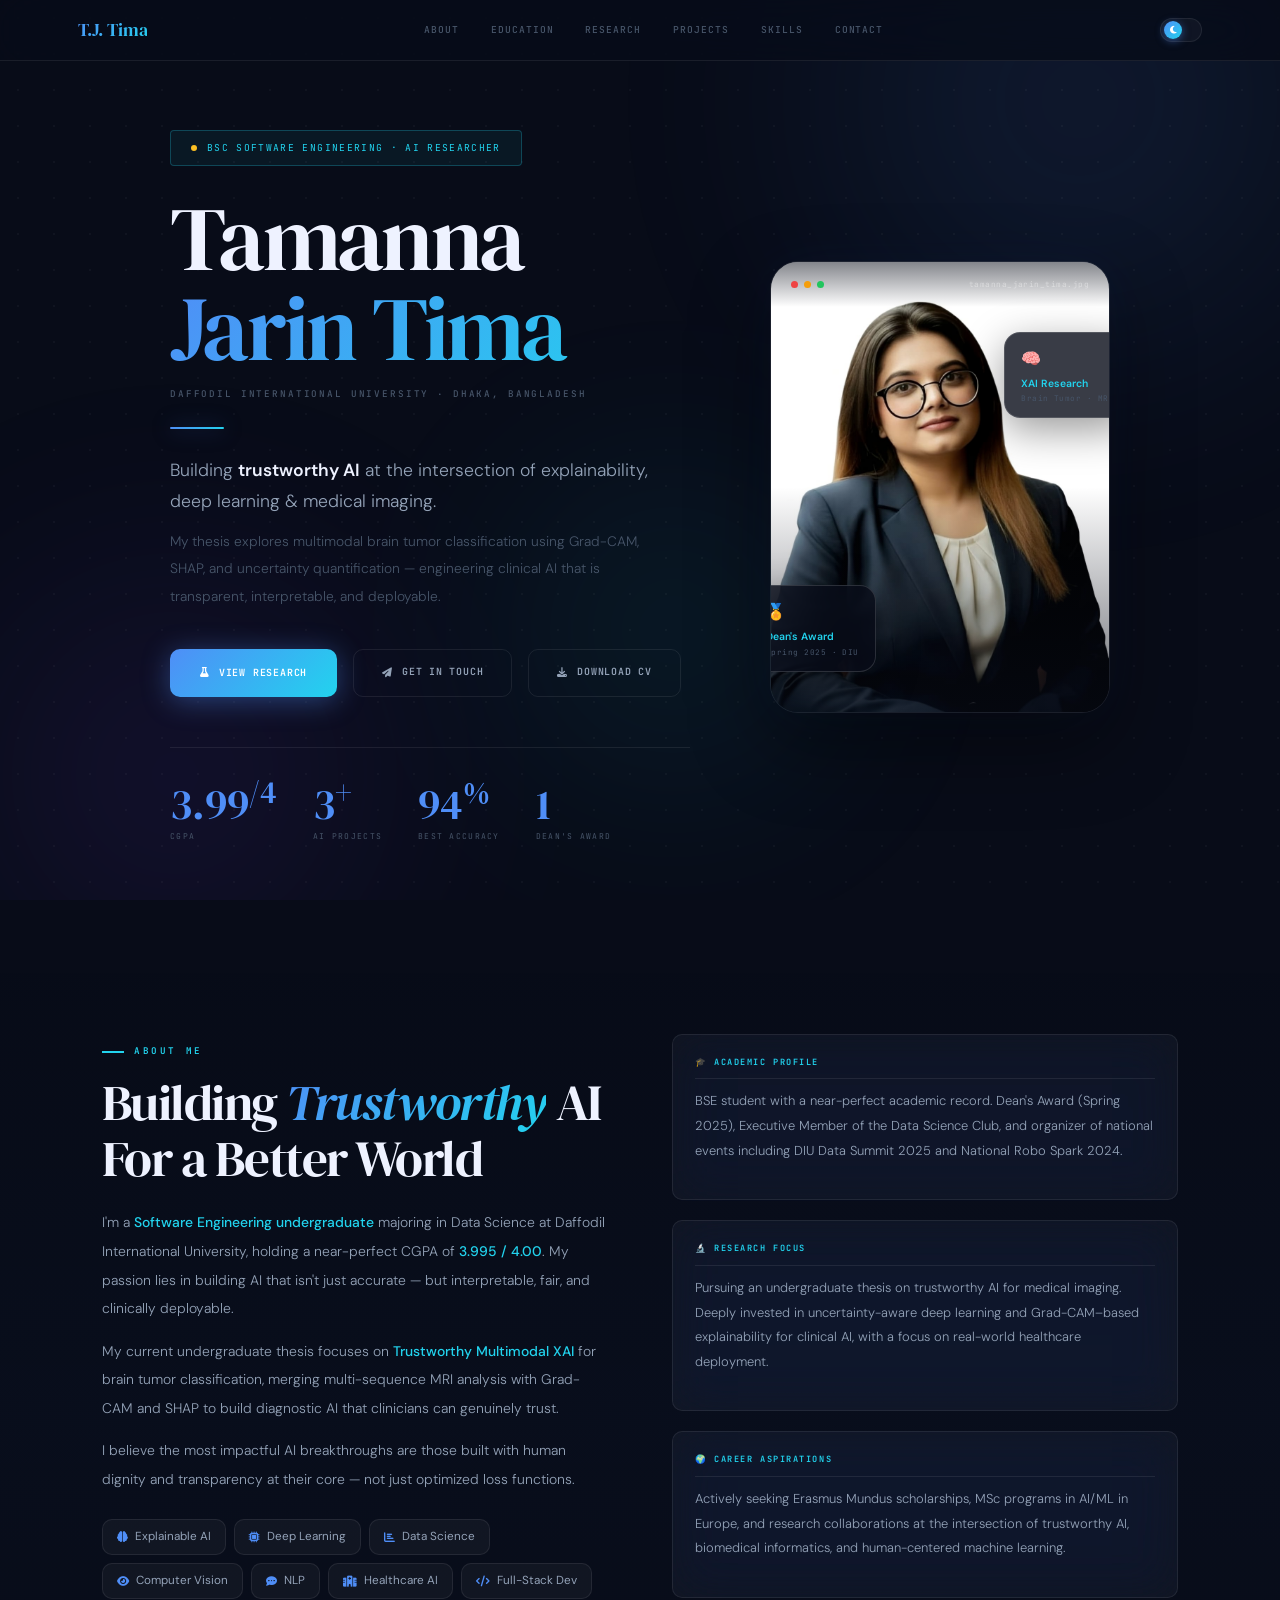
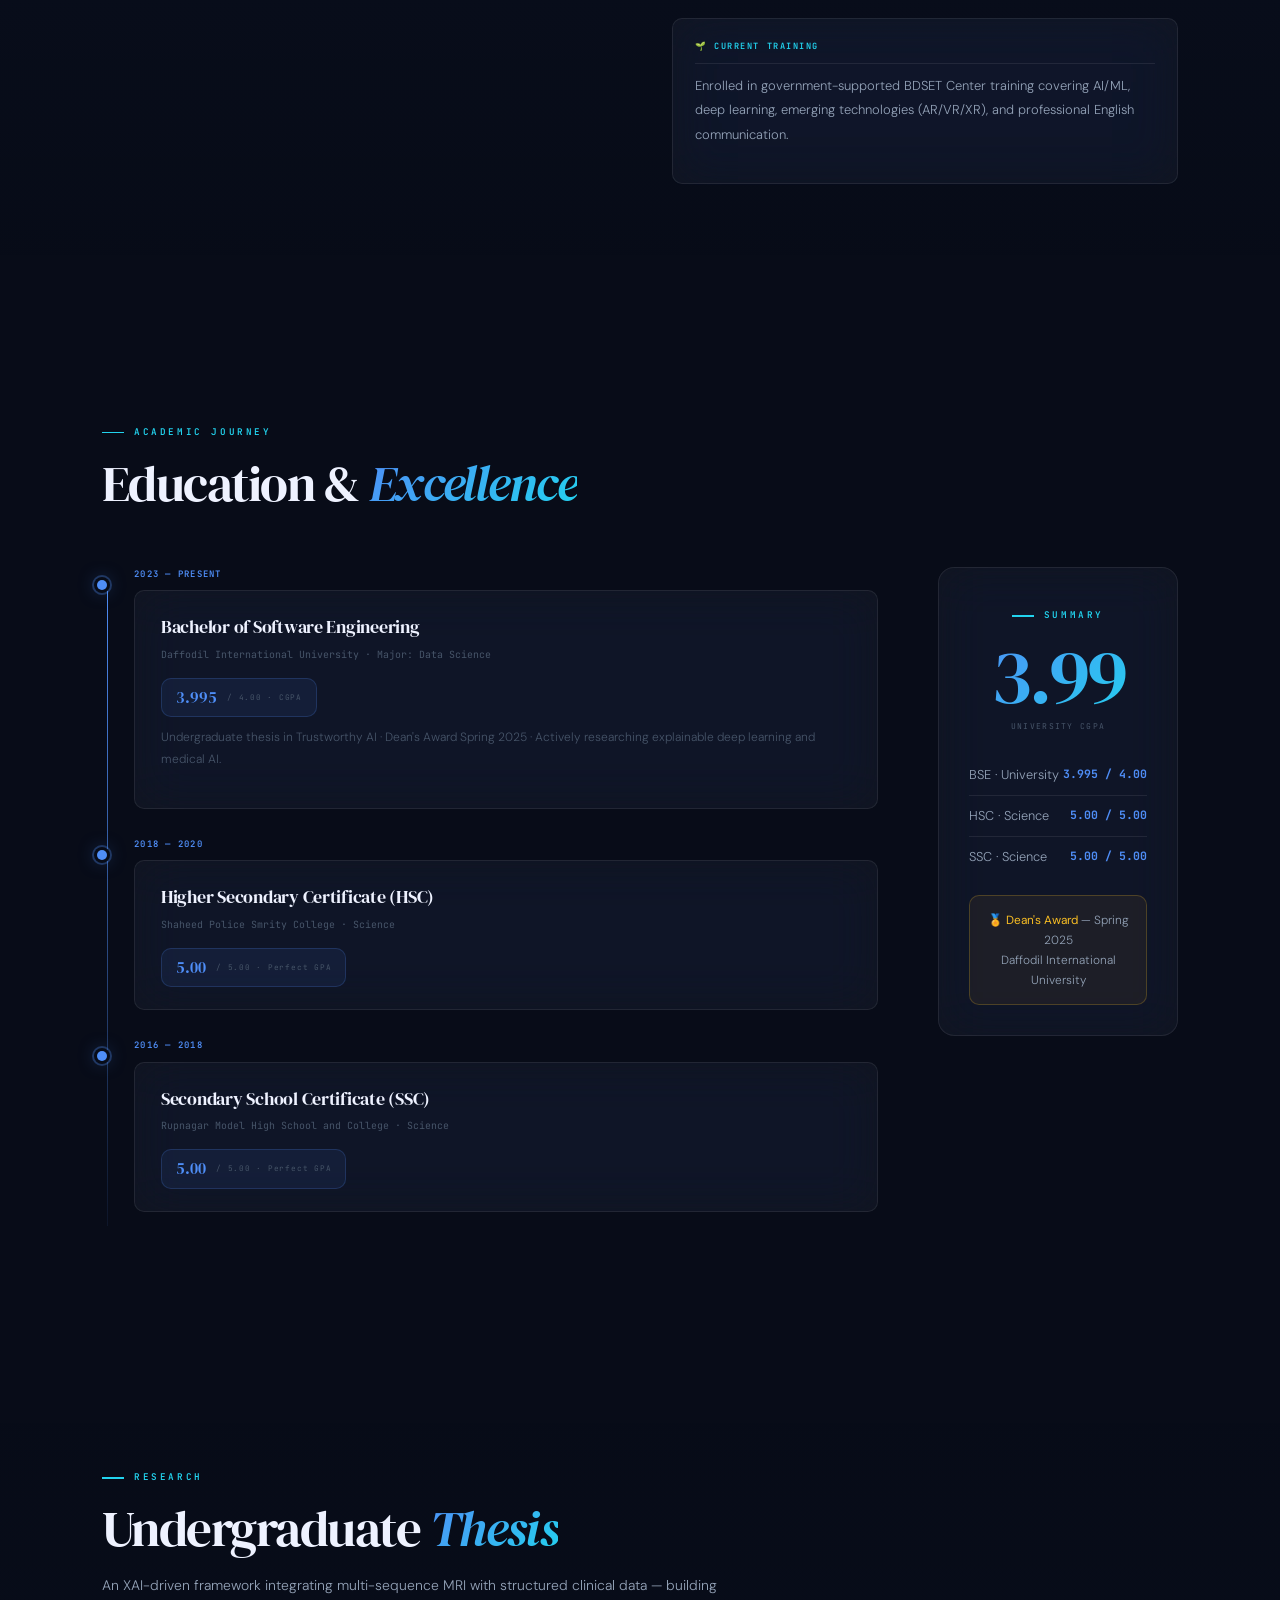
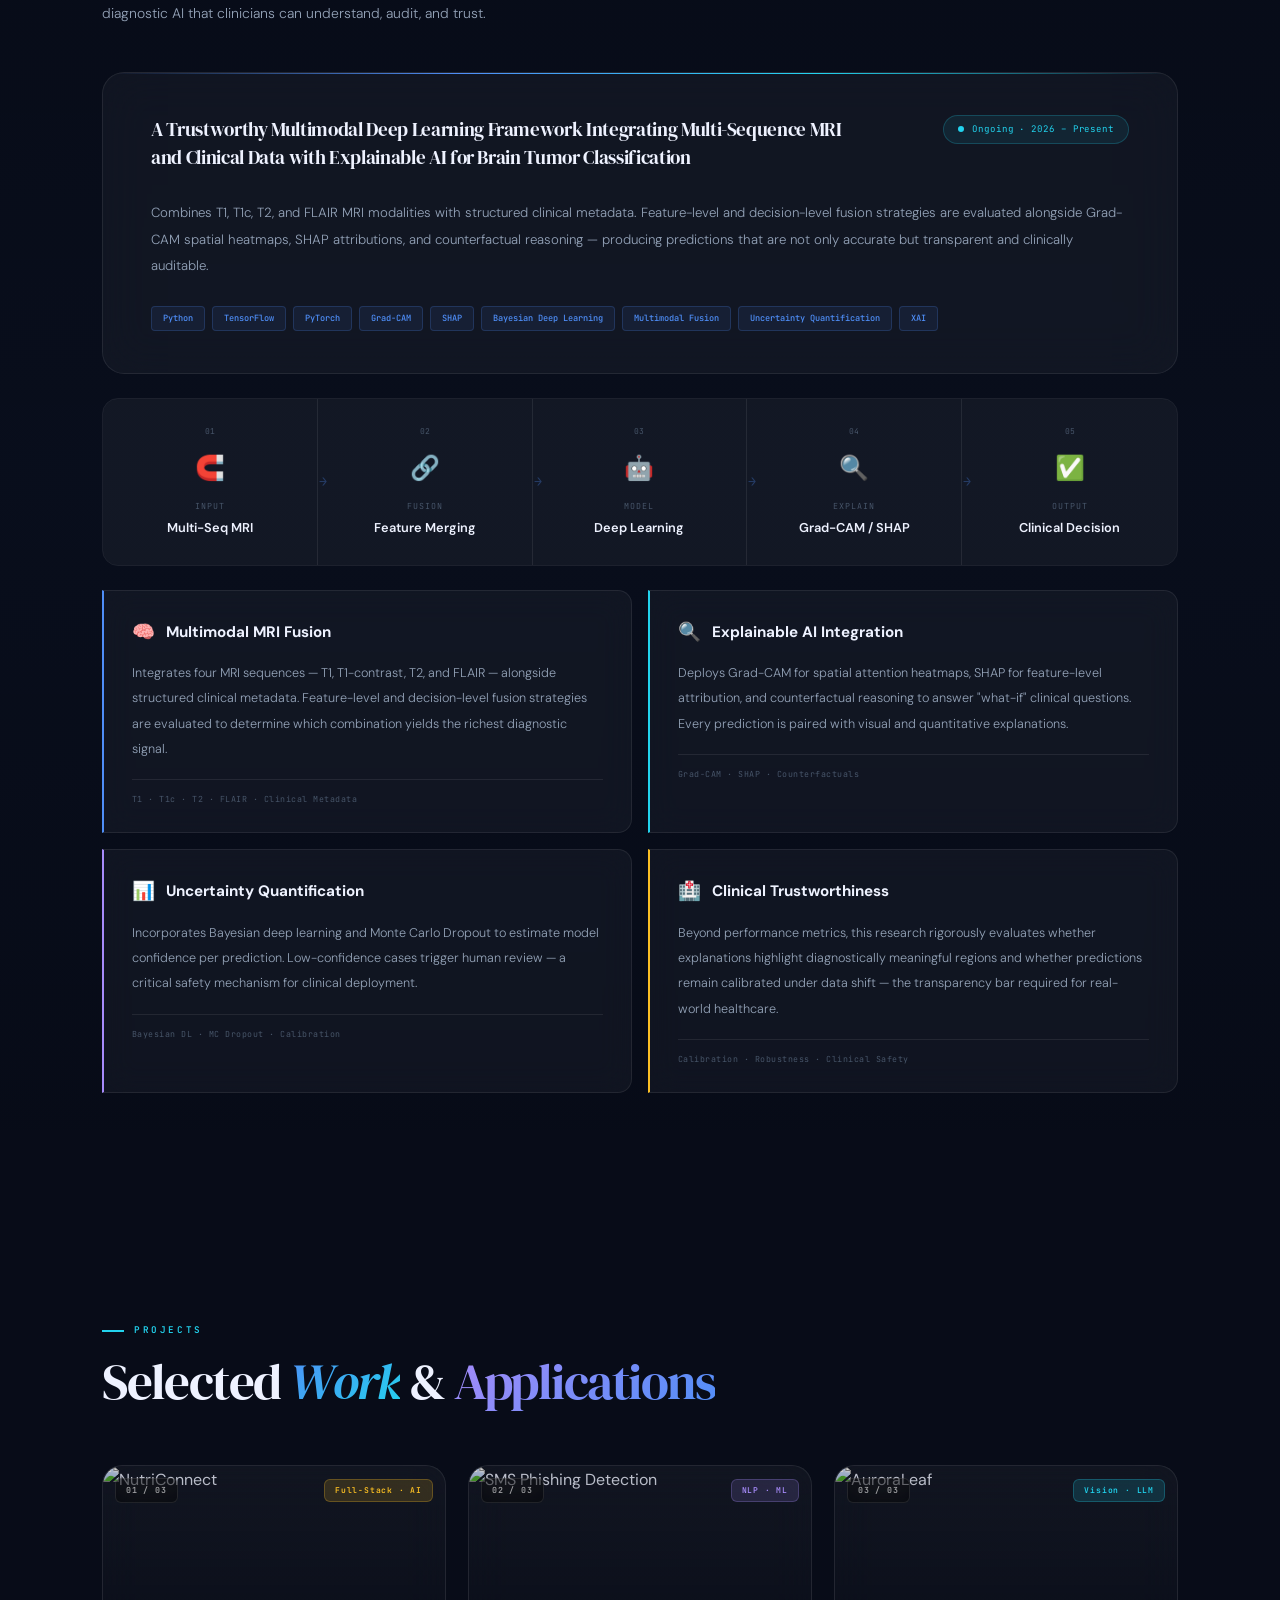
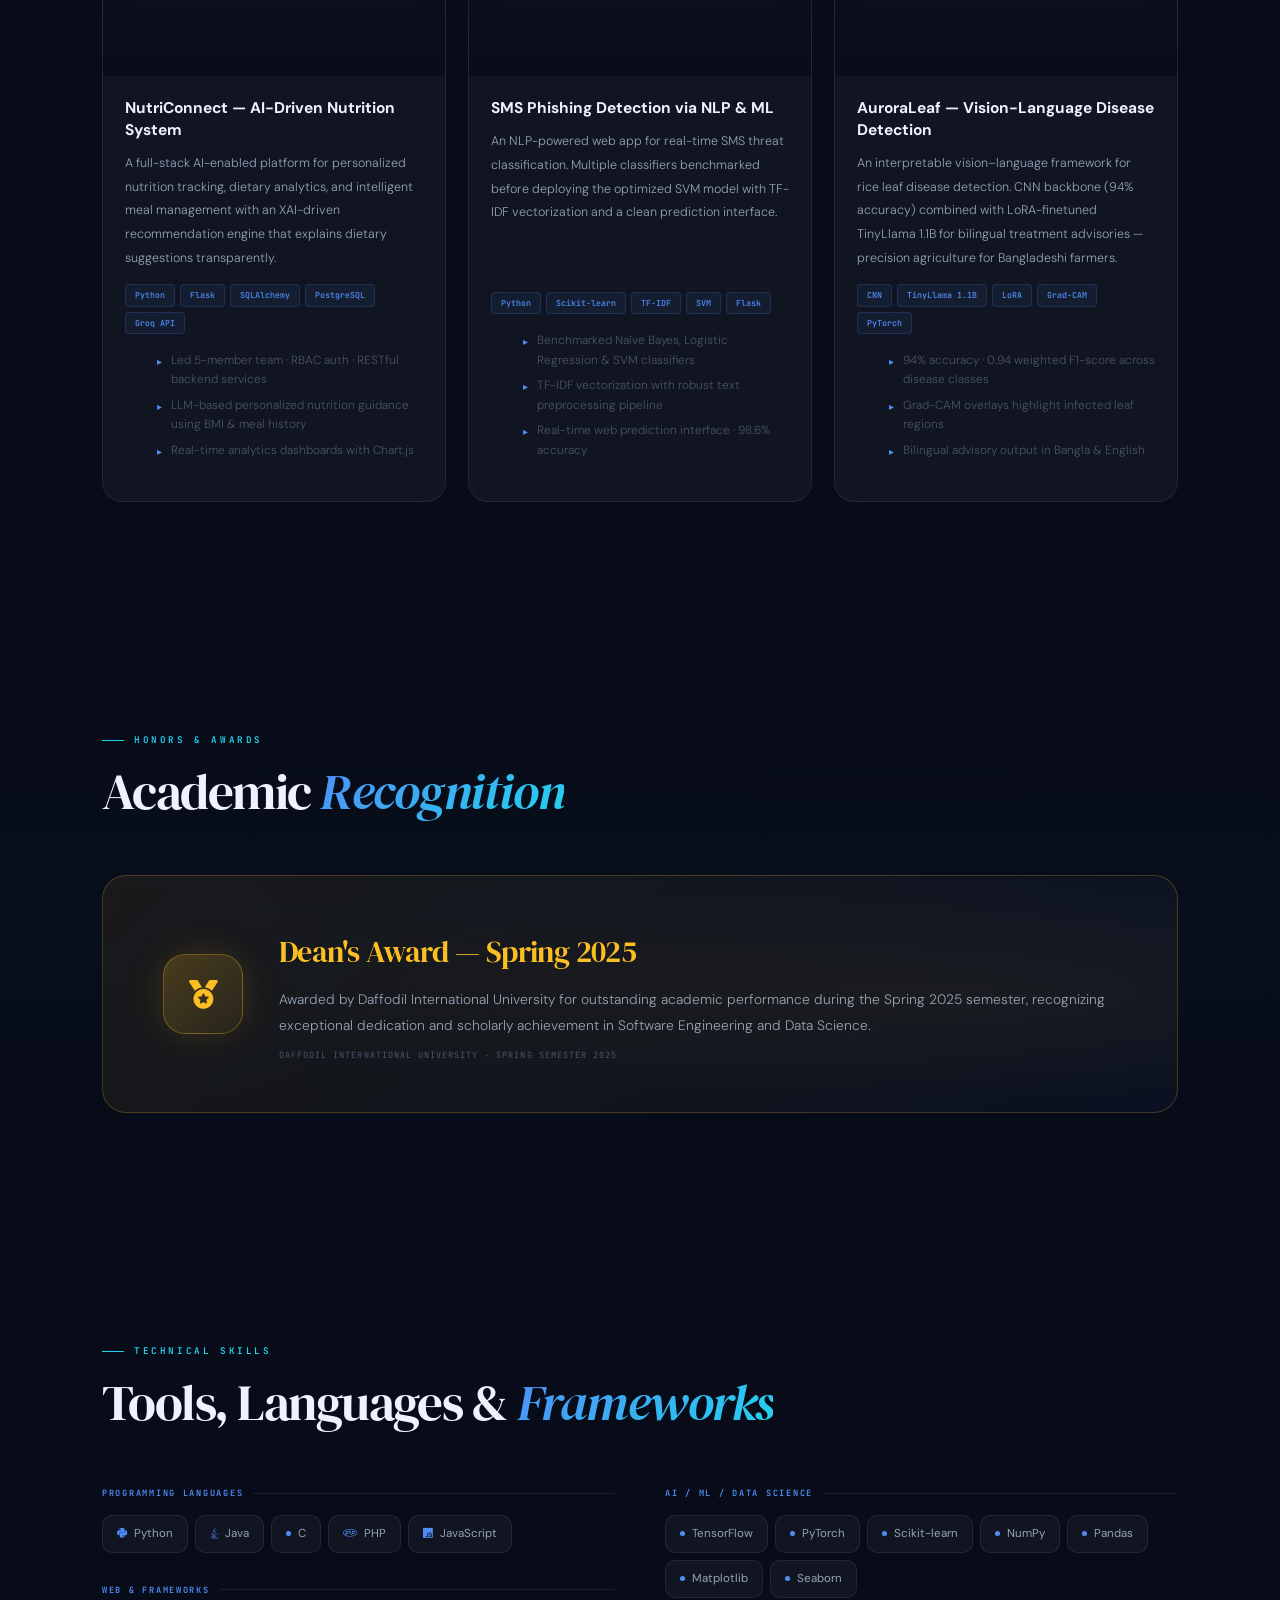
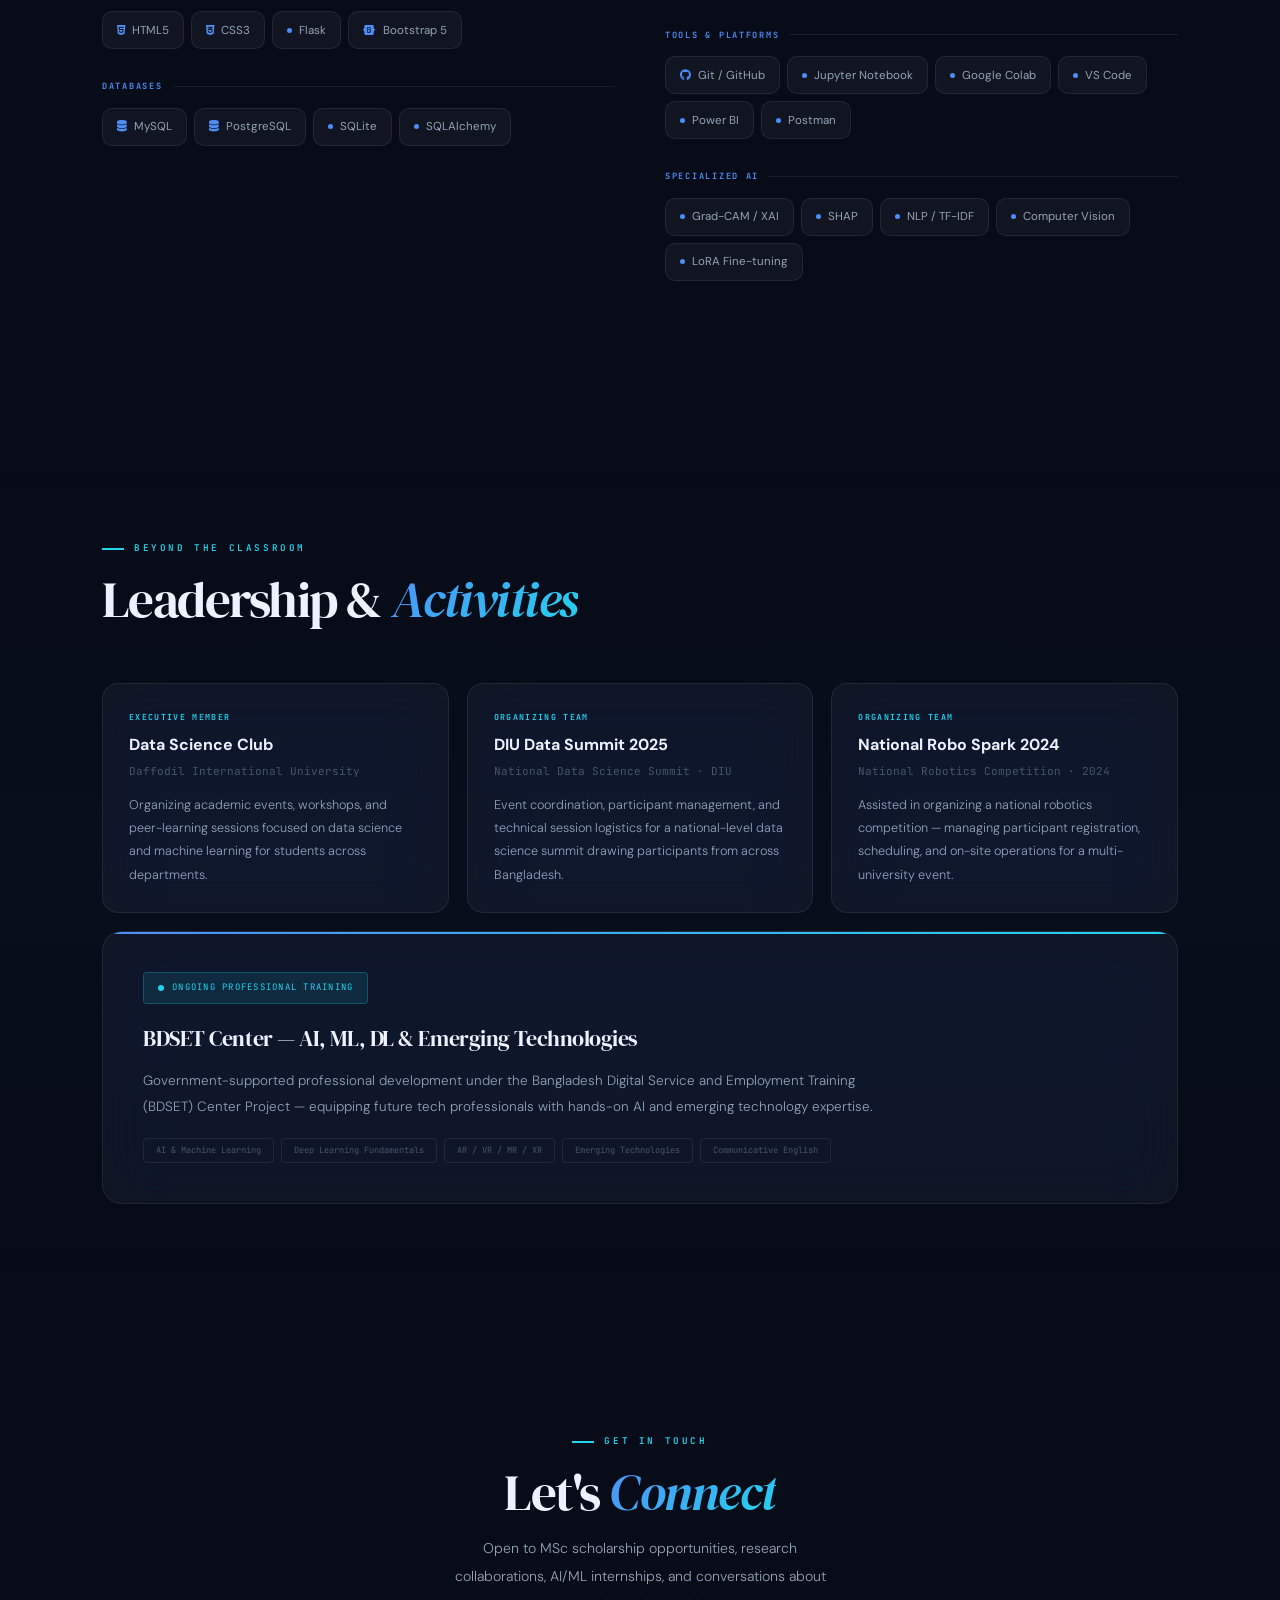
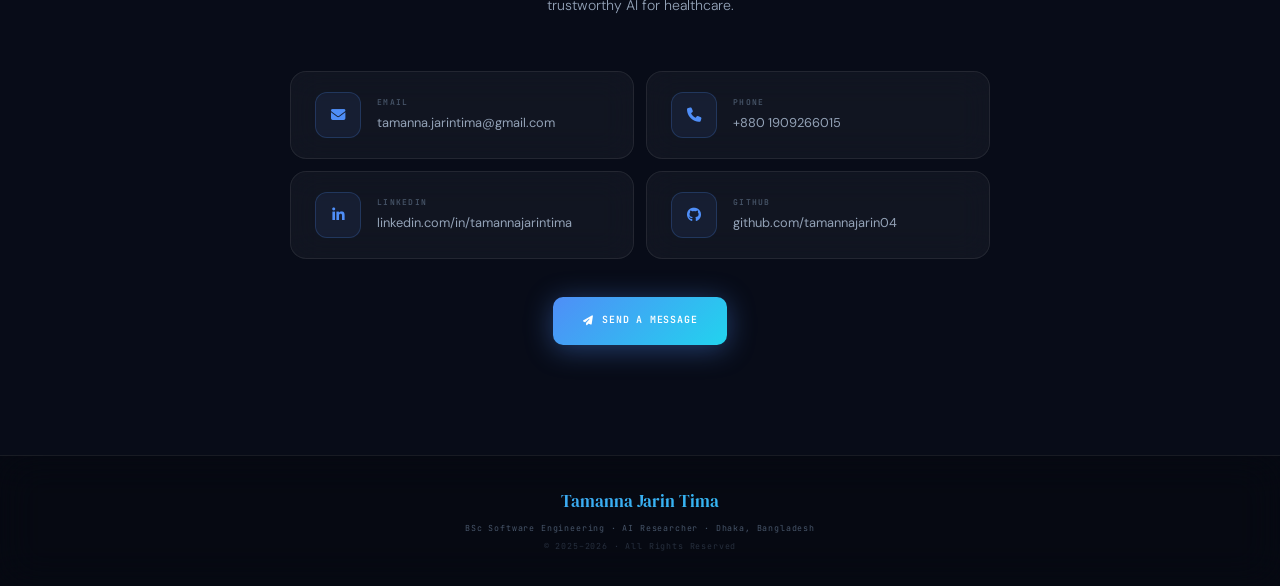
==== index.html @ 5fb67172 "Updated" ====
<!DOCTYPE html>
<html lang="en" data-theme="dark">
<head>
<meta charset="UTF-8"/>
<meta name="viewport" content="width=device-width, initial-scale=1.0"/>
<meta name="description" content="Tamanna Jarin Tima — AI Researcher & Software Engineering Student at Daffodil International University. Specializing in Explainable AI, Medical Imaging, and Trustworthy Deep Learning."/>
<title>Tamanna Jarin Tima — AI Researcher & Software Engineer</title>

<!-- Bootstrap 5 -->
<link href="https://cdn.jsdelivr.net/npm/bootstrap@5.3.2/dist/css/bootstrap.min.css" rel="stylesheet"/>
<!-- Font Awesome -->
<link rel="stylesheet" href="https://cdnjs.cloudflare.com/ajax/libs/font-awesome/6.5.1/css/all.min.css"/>
<!-- Google Fonts: DM Serif Display + DM Sans + JetBrains Mono -->
<link href="https://fonts.googleapis.com/css2?family=DM+Serif+Display:ital@0;1&family=DM+Sans:ital,opsz,wght@0,9..40,300;0,9..40,400;0,9..40,500;0,9..40,600;0,9..40,700;1,9..40,300&family=JetBrains+Mono:wght@400;500;600&display=swap" rel="stylesheet"/>

<style>
/* ══════════════════════════════════════════════
   CSS CUSTOM PROPERTIES — DUAL THEME
══════════════════════════════════════════════ */
:root {
  /* Dark Theme (default) */
  --bg-primary:    #080c18;
  --bg-secondary:  #0d1225;
  --bg-card:       rgba(255,255,255,0.04);
  --bg-card-hover: rgba(255,255,255,0.07);
  --border:        rgba(255,255,255,0.08);
  --border-hover:  rgba(255,255,255,0.18);
  --text-primary:  #eef2ff;
  --text-secondary:#94a3b8;
  --text-muted:    #475569;
  --accent-blue:   #4f8ef7;
  --accent-cyan:   #22d3ee;
  --accent-purple: #a78bfa;
  --accent-gold:   #fbbf24;
  --grad-1: linear-gradient(135deg, #4f8ef7, #22d3ee);
  --grad-2: linear-gradient(135deg, #a78bfa, #4f8ef7);
  --grad-3: linear-gradient(135deg, #fbbf24, #fb923c);
  --nav-bg: rgba(8,12,24,0.85);
  --shadow: 0 24px 64px rgba(0,0,0,0.5);
  --shadow-sm: 0 8px 32px rgba(0,0,0,0.3);
  --glow-blue: 0 0 40px rgba(79,142,247,0.2);
  --r: 16px;
  --rs: 10px;
}

[data-theme="light"] {
  --bg-primary:    #f8faff;
  --bg-secondary:  #eef2ff;
  --bg-card:       rgba(255,255,255,0.8);
  --bg-card-hover: rgba(255,255,255,0.95);
  --border:        rgba(0,0,0,0.07);
  --border-hover:  rgba(79,142,247,0.3);
  --text-primary:  #0f172a;
  --text-secondary:#334155;
  --text-muted:    #64748b;
  --nav-bg: rgba(248,250,255,0.92);
  --shadow: 0 24px 64px rgba(79,142,247,0.1);
  --shadow-sm: 0 8px 32px rgba(0,0,0,0.08);
  --glow-blue: 0 0 40px rgba(79,142,247,0.12);
}

/* ══════════════════════════════════════════════
   RESET & BASE
══════════════════════════════════════════════ */
*, *::before, *::after { box-sizing: border-box; margin: 0; padding: 0; }
html { scroll-behavior: smooth; }

body {
  font-family: 'DM Sans', sans-serif;
  background: var(--bg-primary);
  color: var(--text-primary);
  overflow-x: hidden;
  line-height: 1.7;
  transition: background 0.4s ease, color 0.4s ease;
}

::selection { background: rgba(79,142,247,0.3); color: var(--text-primary); }
::-webkit-scrollbar { width: 4px; }
::-webkit-scrollbar-track { background: var(--bg-primary); }
::-webkit-scrollbar-thumb { background: var(--accent-blue); border-radius: 4px; }

a { color: inherit; text-decoration: none; }
img { max-width: 100%; display: block; }

/* ══════════════════════════════════════════════
   ANIMATED BACKGROUND
══════════════════════════════════════════════ */
.bg-scene {
  position: fixed; inset: 0; pointer-events: none; z-index: 0; overflow: hidden;
  transition: opacity 0.4s;
}
[data-theme="light"] .bg-scene { opacity: 0.4; }

.orb {
  position: absolute; border-radius: 50%; filter: blur(110px); opacity: 0.14;
}
.orb-1 {
  width: 800px; height: 800px;
  background: radial-gradient(circle, #4f8ef7, transparent 65%);
  top: -300px; right: -200px;
  animation: floatA 22s ease-in-out infinite alternate;
}
.orb-2 {
  width: 650px; height: 650px;
  background: radial-gradient(circle, #7c3aed, transparent 65%);
  bottom: -200px; left: -150px;
  animation: floatB 19s ease-in-out infinite alternate;
}
.orb-3 {
  width: 450px; height: 450px;
  background: radial-gradient(circle, #22d3ee, transparent 65%);
  top: 45%; left: 35%;
  animation: floatC 25s ease-in-out infinite alternate;
}

@keyframes floatA { to { transform: translate(-100px, 120px) scale(1.1); } }
@keyframes floatB { to { transform: translate(80px, -90px) scale(1.08); } }
@keyframes floatC { to { transform: translate(-70px, 70px) scale(0.9); } }

.bg-dots {
  position: fixed; inset: 0; pointer-events: none; z-index: 0;
  background-image: radial-gradient(circle, rgba(255,255,255,0.035) 1px, transparent 1px);
  background-size: 36px 36px;
  transition: opacity 0.4s;
}
[data-theme="light"] .bg-dots { opacity: 0.5; }

/* ══════════════════════════════════════════════
   SCROLL PROGRESS
══════════════════════════════════════════════ */
#scroll-progress {
  position: fixed; top: 0; left: 0; height: 2px; width: 0;
  background: var(--grad-1); z-index: 9999;
  transition: width 0.1s linear;
}

/* ══════════════════════════════════════════════
   NAVIGATION
══════════════════════════════════════════════ */
#navbar {
  position: fixed; top: 0; left: 0; right: 0; z-index: 1000;
  background: var(--nav-bg);
  backdrop-filter: blur(28px) saturate(180%);
  -webkit-backdrop-filter: blur(28px) saturate(180%);
  border-bottom: 1px solid var(--border);
  transition: all 0.3s ease;
  padding: 0 0;
}
.nav-inner {
  max-width: 1180px; margin: 0 auto; padding: 0 28px;
  height: 60px; display: flex; align-items: center; justify-content: space-between;
}
.nav-brand {
  font-family: 'DM Serif Display', serif;
  font-size: 1.15rem;
  background: var(--grad-1);
  -webkit-background-clip: text; -webkit-text-fill-color: transparent;
  letter-spacing: -0.01em;
  white-space: nowrap;
}
.nav-links-wrap { display: flex; align-items: center; gap: 4px; }
.nav-link-item {
  font-family: 'JetBrains Mono', monospace;
  font-size: 0.6rem; letter-spacing: 0.1em; text-transform: uppercase;
  color: var(--text-muted); padding: 7px 14px; border-radius: 30px;
  transition: all 0.2s; font-weight: 500; cursor: pointer;
}
.nav-link-item:hover, .nav-link-item.active {
  color: var(--accent-blue); background: rgba(79,142,247,0.1);
}
.nav-right { display: flex; align-items: center; gap: 10px; }

/* Theme Toggle */
#theme-toggle {
  width: 42px; height: 24px; background: var(--bg-card); border: 1px solid var(--border);
  border-radius: 30px; cursor: pointer; position: relative; transition: all 0.3s;
  display: flex; align-items: center; padding: 2px 3px;
  flex-shrink: 0;
}
#theme-toggle:hover { border-color: var(--accent-blue); }
.toggle-thumb {
  width: 18px; height: 18px; border-radius: 50%;
  background: var(--grad-1); transition: transform 0.3s ease;
  display: flex; align-items: center; justify-content: center;
  font-size: 0.55rem; color: white;
  box-shadow: 0 2px 8px rgba(79,142,247,0.5);
}
[data-theme="light"] .toggle-thumb { transform: translateX(18px); }

/* Hamburger */
.nav-ham {
  display: none; flex-direction: column; gap: 4px;
  background: none; border: none; cursor: pointer; padding: 8px;
}
.nav-ham span {
  display: block; width: 20px; height: 2px;
  background: var(--text-secondary); border-radius: 2px; transition: 0.3s;
}
.nav-ham.open span:nth-child(1) { transform: rotate(45deg) translate(4px, 4px); }
.nav-ham.open span:nth-child(2) { opacity: 0; }
.nav-ham.open span:nth-child(3) { transform: rotate(-45deg) translate(4px, -4px); }

/* Mobile Menu */
.mob-nav {
  display: none; position: fixed; top: 60px; left: 16px; right: 16px;
  background: var(--nav-bg); backdrop-filter: blur(32px);
  border: 1px solid var(--border); border-radius: 16px;
  padding: 12px; z-index: 999; flex-direction: column; gap: 4px;
  box-shadow: var(--shadow);
}
.mob-nav.open { display: flex; }
.mob-nav a {
  font-family: 'JetBrains Mono', monospace; font-size: 0.65rem;
  letter-spacing: 0.1em; text-transform: uppercase; color: var(--text-secondary);
  padding: 12px 16px; border-radius: 10px; transition: all 0.2s;
  display: flex; align-items: center; gap: 10px;
}
.mob-nav a:hover { color: var(--accent-blue); background: rgba(79,142,247,0.08); }

@media (max-width: 820px) {
  .nav-links-wrap { display: none; }
  .nav-ham { display: flex; }
}
@media (max-width: 480px) { .nav-inner { padding: 0 16px; } }

/* ══════════════════════════════════════════════
   SECTION HELPERS
══════════════════════════════════════════════ */
.section { position: relative; z-index: 1; padding: 110px 0; }
.section-alt {
  background: linear-gradient(180deg, transparent, rgba(79,142,247,0.02), transparent);
}
[data-theme="light"] .section-alt {
  background: linear-gradient(180deg, transparent, rgba(79,142,247,0.04), transparent);
}

.container-main { max-width: 1140px; margin: 0 auto; padding: 0 32px; }

/* Kicker label */
.kicker {
  font-family: 'JetBrains Mono', monospace; font-size: 0.58rem;
  color: var(--accent-cyan); letter-spacing: 0.28em; text-transform: uppercase;
  display: inline-flex; align-items: center; gap: 10px; margin-bottom: 14px; font-weight: 600;
}
.kicker::before { content: ''; width: 22px; height: 1.5px; background: var(--accent-cyan); }

/* Section heading */
.section-title {
  font-family: 'DM Serif Display', serif;
  font-size: clamp(2rem, 5vw, 3.2rem);
  color: var(--text-primary); line-height: 1.1; letter-spacing: -0.03em; margin-bottom: 56px;
}
.section-title em {
  font-style: italic;
  background: var(--grad-1); -webkit-background-clip: text; -webkit-text-fill-color: transparent;
}
.section-title .pu {
  background: var(--grad-2); -webkit-background-clip: text; -webkit-text-fill-color: transparent;
}

/* Glass card */
.glass-card {
  background: var(--bg-card);
  border: 1px solid var(--border); border-radius: var(--r);
  backdrop-filter: blur(24px) saturate(160%);
  -webkit-backdrop-filter: blur(24px) saturate(160%);
  transition: border-color 0.3s, background 0.3s, transform 0.3s, box-shadow 0.3s;
}
.glass-card:hover {
  border-color: var(--border-hover); background: var(--bg-card-hover);
}

/* ══════════════════════════════════════════════
   SCROLL REVEAL
══════════════════════════════════════════════ */
.reveal { opacity: 0; transform: translateY(28px); transition: opacity 0.7s ease, transform 0.7s ease; }
.reveal-l { opacity: 0; transform: translateX(-28px); transition: opacity 0.7s ease, transform 0.7s ease; }
.reveal-r { opacity: 0; transform: translateX(28px); transition: opacity 0.7s ease, transform 0.7s ease; }
.reveal.vis, .reveal-l.vis, .reveal-r.vis { opacity: 1; transform: none; }

/* ══════════════════════════════════════════════
   HERO
══════════════════════════════════════════════ */
#hero {
  min-height: 100vh; display: flex; align-items: center;
  padding: clamp(100px, 14vw, 130px) 0 clamp(60px, 8vw, 80px);
}
.hero-grid {
  display: grid; grid-template-columns: 1fr 340px;
  gap: clamp(40px, 7vw, 80px); align-items: center;
}

/* Status badge */
.status-badge {
  display: inline-flex; align-items: center; gap: 10px;
  font-family: 'JetBrains Mono', monospace; font-size: 0.6rem;
  letter-spacing: 0.14em; text-transform: uppercase; color: var(--accent-cyan);
  border: 1px solid rgba(34,211,238,0.25); background: rgba(34,211,238,0.06);
  padding: 9px 20px; border-radius: 4px; margin-bottom: 28px;
  animation: fadeUp 0.5s ease both;
}
.status-dot { width: 6px; height: 6px; border-radius: 50%; background: var(--accent-gold); animation: pulse 2s infinite; }

@keyframes pulse { 0%,100%{opacity:1;} 50%{opacity:0.3;} }
@keyframes fadeUp { from{opacity:0;transform:translateY(20px);} to{opacity:1;transform:none;} }
@keyframes fadeIn { from{opacity:0;} to{opacity:1;} }

.hero-name {
  font-family: 'DM Serif Display', serif;
  margin-bottom: 6px; animation: fadeUp 0.5s 0.08s ease both;
}
.name-first {
  display: block; font-size: clamp(2.8rem, 7.5vw, 5.6rem);
  color: var(--text-primary); line-height: 1; letter-spacing: -0.03em;
}
.name-last {
  display: block; font-size: clamp(2.8rem, 7.5vw, 5.6rem);
  background: var(--grad-1); -webkit-background-clip: text; -webkit-text-fill-color: transparent;
  line-height: 1; letter-spacing: -0.03em;
}
.name-uni {
  display: block; margin-top: 16px;
  font-family: 'JetBrains Mono', monospace; font-size: clamp(0.5rem, 1.5vw, 0.58rem);
  color: var(--text-muted); letter-spacing: 0.2em; text-transform: uppercase;
}

.hero-divider {
  width: 54px; height: 2px;
  background: var(--grad-1); border-radius: 2px; margin: 26px 0;
  animation: fadeUp 0.5s 0.16s ease both;
  box-shadow: 0 0 20px rgba(79,142,247,0.5);
}

.hero-tagline {
  font-size: clamp(0.9rem, 2vw, 1.1rem); color: var(--text-secondary); line-height: 1.8;
  max-width: 520px; margin-bottom: 10px; font-weight: 300;
  animation: fadeUp 0.5s 0.22s ease both;
}
.hero-tagline strong { color: var(--text-primary); font-weight: 600; }

.hero-sub {
  font-size: clamp(0.8rem, 1.8vw, 0.86rem); color: var(--text-muted); max-width: 480px;
  line-height: 2; margin-bottom: 38px; font-weight: 300;
  animation: fadeUp 0.5s 0.28s ease both;
}

/* CTA buttons */
.btn-primary-custom {
  display: inline-flex; align-items: center; gap: 9px;
  font-family: 'JetBrains Mono', monospace; font-size: 0.62rem; letter-spacing: 0.08em;
  text-transform: uppercase; padding: 14px 30px; border-radius: var(--rs);
  background: var(--grad-1); color: #fff; border: none; font-weight: 600;
  box-shadow: 0 4px 28px rgba(79,142,247,0.4);
  transition: transform 0.24s, box-shadow 0.24s; cursor: pointer; min-height: 48px;
}
.btn-primary-custom:hover { transform: translateY(-2px); box-shadow: 0 8px 36px rgba(79,142,247,0.55); color: #fff; }

.btn-ghost-custom {
  display: inline-flex; align-items: center; gap: 9px;
  font-family: 'JetBrains Mono', monospace; font-size: 0.62rem; letter-spacing: 0.08em;
  text-transform: uppercase; padding: 13px 28px; border-radius: var(--rs);
  background: transparent; color: var(--text-secondary); border: 1px solid var(--border);
  font-weight: 600; transition: all 0.24s; cursor: pointer; min-height: 48px;
}
.btn-ghost-custom:hover { border-color: var(--border-hover); color: var(--text-primary); transform: translateY(-2px); }

/* Hero stats */
.hero-stats {
  display: flex; gap: clamp(24px, 5vw, 36px); flex-wrap: wrap;
  margin-top: 50px; padding-top: 36px; border-top: 1px solid var(--border);
  animation: fadeUp 0.5s 0.38s ease both;
}
.stat-num {
  font-family: 'DM Serif Display', serif; font-size: clamp(1.9rem, 4vw, 2.6rem);
  color: var(--accent-blue); line-height: 1;
}
.stat-num sup { font-size: 0.75em; }
.stat-label {
  font-family: 'JetBrains Mono', monospace; font-size: 0.5rem; color: var(--text-muted);
  letter-spacing: 0.16em; text-transform: uppercase; margin-top: 5px;
}

/* Hero photo card */
.photo-wrap { position: relative; }
.photo-card {
  border-radius: 28px; overflow: hidden;
  border: 1px solid var(--border);
  box-shadow: 0 30px 80px rgba(0,0,0,0.45), 0 0 50px rgba(79,142,247,0.06);
  animation: fadeIn 0.9s 0.1s ease both;
  position: relative;
}
.photo-card img {
  width: 100%; aspect-ratio: 3/4; object-fit: cover; object-position: top center;
  display: block; filter: saturate(0.92);
  transition: filter 0.4s;
}
.photo-card:hover img { filter: saturate(1.05); }
.photo-overlay {
  position: absolute; inset: 0;
  background: linear-gradient(180deg, transparent 50%, rgba(8,12,24,0.6) 100%);
  pointer-events: none;
}
.photo-topbar {
  position: absolute; top: 0; left: 0; right: 0; z-index: 2;
  padding: 16px 20px; display: flex; align-items: center; gap: 8px;
  background: linear-gradient(180deg, rgba(8,12,24,0.5), transparent);
}
.traflight { display: flex; gap: 6px; }
.traflight span {
  width: 7px; height: 7px; border-radius: 50%;
}
.tl-r{background:#ef4444;} .tl-y{background:#f59e0b;} .tl-g{background:#22c55e;}
.photo-fn {
  font-family: 'JetBrains Mono', monospace; font-size: 0.48rem;
  color: rgba(255,255,255,0.4); letter-spacing: 0.06em; margin-left: auto;
}

/* Floating chips */
.float-chip {
  position: absolute; z-index: 5;
  background: rgba(8,12,24,0.8);
  border: 1px solid rgba(255,255,255,0.14); border-radius: 16px;
  padding: 12px 16px; backdrop-filter: blur(20px);
  box-shadow: 0 12px 40px rgba(0,0,0,0.4);
  transition: all 0.3s;
}
[data-theme="light"] .float-chip {
  background: rgba(255,255,255,0.92); border-color: rgba(0,0,0,0.1);
  box-shadow: 0 12px 40px rgba(0,0,0,0.12);
}
.float-chip:hover { transform: translateY(-3px) !important; }
.chip-tr { top: 70px; right: -22px; animation: chipFloat 4s ease-in-out infinite; }
.chip-bl { bottom: 40px; left: -22px; animation: chipFloat 4.5s 2s ease-in-out infinite; }
@keyframes chipFloat { 0%,100%{transform:translateY(0);} 50%{transform:translateY(-10px);} }
.chip-icon { font-size: 1rem; margin-bottom: 3px; }
.chip-title { font-family: 'DM Sans', sans-serif; font-size: 0.65rem; font-weight: 600; color: var(--accent-cyan); }
.chip-sub { font-family: 'JetBrains Mono', monospace; font-size: 0.48rem; color: var(--text-muted); letter-spacing: 0.06em; }

@media (max-width: 1100px) { .hero-grid { grid-template-columns: 1fr; } .photo-wrap { max-width: 270px; margin: 0 auto; } }
@media (max-width: 600px) { .float-chip { display: none; } }

/* ══════════════════════════════════════════════
   ABOUT
══════════════════════════════════════════════ */
.about-grid { display: grid; grid-template-columns: 1fr 1fr; gap: 64px; align-items: start; }
.about-text { font-size: 0.87rem; color: var(--text-secondary); line-height: 2.05; font-weight: 300; }
.about-text p { margin-bottom: 14px; }
.about-text strong { color: var(--accent-cyan); font-weight: 500; }

.tag-cloud { display: flex; flex-wrap: wrap; gap: 8px; margin-top: 26px; }
.tag-pill {
  display: inline-flex; align-items: center; gap: 7px;
  background: var(--bg-card); border: 1px solid var(--border);
  padding: 7px 14px; border-radius: var(--rs); font-size: 0.73rem;
  color: var(--text-secondary); transition: all 0.22s; cursor: default; min-height: 36px;
}
.tag-pill:hover {
  border-color: rgba(79,142,247,0.4); color: var(--accent-blue);
  transform: translateY(-2px); background: rgba(79,142,247,0.06);
}
.tag-pill i { color: var(--accent-blue); font-size: 0.68rem; }

.info-block { padding: 20px 22px; border-radius: var(--rs); margin-bottom: 10px; }
.ib-label {
  font-family: 'JetBrains Mono', monospace; font-size: 0.54rem; color: var(--accent-cyan);
  letter-spacing: 0.18em; text-transform: uppercase; margin-bottom: 10px;
  padding-bottom: 9px; border-bottom: 1px solid var(--border); font-weight: 600;
}
.ib-text { font-size: 0.81rem; color: var(--text-secondary); line-height: 1.9; font-weight: 300; }

@media (max-width: 860px) { .about-grid { grid-template-columns: 1fr; gap: 40px; } }

/* ══════════════════════════════════════════════
   EDUCATION
══════════════════════════════════════════════ */
.edu-layout { display: grid; grid-template-columns: 1fr 240px; gap: 60px; align-items: start; }

.timeline { padding-left: 32px; position: relative; }
.timeline::before {
  content: ''; position: absolute; left: 5px; top: 14px; bottom: 14px; width: 1px;
  background: linear-gradient(to bottom, var(--accent-blue), rgba(79,142,247,0.08));
}

.tl-item { position: relative; margin-bottom: 28px; }
.tl-item::before {
  content: ''; position: absolute; left: -37px; top: 13px;
  width: 10px; height: 10px; border-radius: 50%; background: var(--accent-blue);
  box-shadow: 0 0 0 3px var(--bg-primary), 0 0 0 5px rgba(79,142,247,0.3), 0 0 18px rgba(79,142,247,0.6);
}
.tl-year {
  font-family: 'JetBrains Mono', monospace; font-size: 0.56rem; color: var(--accent-blue);
  letter-spacing: 0.14em; text-transform: uppercase; margin-bottom: 8px; font-weight: 600;
}
.tl-card { padding: 22px 26px; border-radius: var(--rs); transition: transform 0.28s; }
.tl-card:hover { transform: translateX(5px); }
.tl-degree {
  font-family: 'DM Serif Display', serif; font-size: 1.1rem;
  color: var(--text-primary); margin-bottom: 4px; letter-spacing: -0.015em;
}
.tl-inst { font-family: 'JetBrains Mono', monospace; font-size: 0.62rem; color: var(--text-muted); margin-bottom: 14px; }
.gpa-badge {
  display: inline-flex; align-items: center; gap: 10px;
  background: rgba(79,142,247,0.08); border: 1px solid rgba(79,142,247,0.2);
  padding: 5px 14px; border-radius: var(--rs);
}
.gpa-num { font-family: 'DM Serif Display', serif; font-size: 1rem; color: var(--accent-blue); }
.gpa-sub { font-family: 'JetBrains Mono', monospace; font-size: 0.48rem; color: var(--text-muted); letter-spacing: 0.1em; }
.tl-note { font-size: 0.75rem; color: var(--text-muted); margin-top: 10px; line-height: 1.8; font-weight: 300; }

/* Edu summary card */
.edu-summary { padding: 30px; border-radius: var(--r); text-align: center; }
.big-gpa-num {
  font-family: 'DM Serif Display', serif; font-size: clamp(3rem, 8vw, 4.8rem);
  line-height: 1; letter-spacing: -0.04em;
  background: var(--grad-1); -webkit-background-clip: text; -webkit-text-fill-color: transparent;
}
.big-gpa-label {
  font-family: 'JetBrains Mono', monospace; font-size: 0.5rem; color: var(--text-muted);
  letter-spacing: 0.16em; text-transform: uppercase; margin-top: 5px;
}
.score-row {
  display: flex; justify-content: space-between; padding: 9px 0;
  border-bottom: 1px solid var(--border); font-size: 0.8rem;
}
.score-row:last-child { border: none; }
.score-row span { color: var(--text-secondary); font-weight: 300; }
.score-row strong {
  font-family: 'JetBrains Mono', monospace; color: var(--accent-blue); font-size: 0.72rem;
}
.award-mini-card {
  margin-top: 18px; padding: 14px; background: rgba(251,191,36,0.06);
  border: 1px solid rgba(251,191,36,0.22); border-radius: var(--rs);
}
.award-mini-card p { font-size: 0.74rem; color: var(--text-secondary); margin: 0; line-height: 1.7; font-weight: 300; }
.award-mini-card strong { color: var(--accent-gold); }

@media (max-width: 900px) { .edu-layout { grid-template-columns: 1fr; gap: 40px; } }
@media (max-width: 600px) { .timeline { padding-left: 26px; } .tl-item::before { left: -31px; } }

/* ══════════════════════════════════════════════
   RESEARCH
══════════════════════════════════════════════ */
.rs-intro { font-size: 0.87rem; color: var(--text-secondary); max-width: 660px; line-height: 2; margin-bottom: 44px; font-weight: 300; margin-top: -40px; }

.thesis-card {
  border: 1px solid var(--border); border-radius: 22px;
  padding: clamp(26px, 5vw, 42px) clamp(24px, 5vw, 48px);
  margin-bottom: 24px; background: var(--bg-card); backdrop-filter: blur(24px);
  position: relative; overflow: hidden; transition: border-color 0.3s;
}
.thesis-card::before {
  content: ''; position: absolute; top: 0; left: 0; right: 0; height: 1.5px;
  background: linear-gradient(90deg, transparent, var(--accent-blue), var(--accent-cyan), transparent);
}
.thesis-card:hover { border-color: var(--border-hover); }

.tc-header { display: flex; align-items: flex-start; justify-content: space-between; gap: 24px; margin-bottom: 20px; flex-wrap: wrap; }
.tc-title {
  font-family: 'DM Serif Display', serif; font-size: clamp(1rem, 2.8vw, 1.2rem);
  color: var(--text-primary); line-height: 1.5; max-width: 700px; letter-spacing: -0.018em;
}
.tc-status {
  display: flex; align-items: center; gap: 8px;
  font-family: 'JetBrains Mono', monospace; font-size: 0.57rem; color: var(--accent-cyan);
  background: rgba(34,211,238,0.08); border: 1px solid rgba(34,211,238,0.22);
  padding: 6px 14px; border-radius: 20px; white-space: nowrap; flex-shrink: 0; letter-spacing: 0.1em;
}
.tc-status-dot { width: 6px; height: 6px; border-radius: 50%; background: var(--accent-cyan); animation: pulse 2s infinite; }
.tc-desc { font-size: 0.83rem; color: var(--text-secondary); line-height: 2; margin-bottom: 26px; font-weight: 300; }
.tc-tags { display: flex; flex-wrap: wrap; gap: 7px; }
.tc-tag {
  font-family: 'JetBrains Mono', monospace; font-size: 0.54rem; color: var(--accent-blue);
  background: rgba(79,142,247,0.08); border: 1px solid rgba(79,142,247,0.2);
  border-radius: 4px; padding: 4px 11px; font-weight: 500;
}

/* Research pipeline */
.pipeline {
  display: grid; grid-template-columns: repeat(5, 1fr);
  border: 1px solid var(--border); border-radius: 16px; overflow: hidden; margin-bottom: 24px;
}
.pipe-step {
  padding: 26px 16px; text-align: center; background: var(--bg-card);
  border-right: 1px solid var(--border); position: relative; transition: background 0.28s;
}
.pipe-step:last-child { border-right: none; }
.pipe-step:hover { background: rgba(79,142,247,0.07); }
.pipe-step::after {
  content: '→'; position: absolute; right: -10px; top: 50%; transform: translateY(-50%);
  font-size: 0.85rem; color: rgba(79,142,247,0.3); z-index: 2; font-family: 'JetBrains Mono', monospace;
}
.pipe-step:last-child::after { display: none; }
.ps-num { font-family: 'JetBrains Mono', monospace; font-size: 0.5rem; color: var(--text-muted); margin-bottom: 10px; }
.ps-icon { font-size: 1.5rem; margin-bottom: 10px; }
.ps-label { font-family: 'JetBrains Mono', monospace; font-size: 0.52rem; color: var(--text-muted); letter-spacing: 0.12em; text-transform: uppercase; margin-bottom: 4px; }
.ps-name { font-family: 'DM Sans', sans-serif; font-size: 0.8rem; font-weight: 600; color: var(--text-primary); }

@media (max-width: 860px) { .pipeline { grid-template-columns: repeat(3, 1fr); } }
@media (max-width: 500px) { .pipeline { grid-template-columns: 1fr 1fr; } .pipe-step::after { display: none; } }

/* Research detail cards */
.res-cards-grid { display: grid; grid-template-columns: 1fr 1fr; gap: 16px; }
.res-detail-card {
  padding: 26px 28px; border-radius: 0 14px 14px 0;
  border: 1px solid var(--border); border-left-width: 2.5px;
  background: var(--bg-card); backdrop-filter: blur(16px);
  transition: background 0.26s, transform 0.26s;
}
.res-detail-card:hover { background: var(--bg-card-hover); transform: translateX(4px); }
.rdc-blue { border-left-color: var(--accent-blue); }
.rdc-cyan { border-left-color: var(--accent-cyan); }
.rdc-purple { border-left-color: var(--accent-purple); }
.rdc-gold { border-left-color: var(--accent-gold); }

.rdc-header { display: flex; align-items: center; gap: 11px; margin-bottom: 12px; }
.rdc-icon { font-size: 1.15rem; }
.rdc-title { font-family: 'DM Sans', sans-serif; font-size: 0.95rem; font-weight: 700; color: var(--text-primary); }
.rdc-body { font-size: 0.79rem; color: var(--text-secondary); line-height: 2; margin-bottom: 18px; font-weight: 300; }
.rdc-footer {
  font-family: 'JetBrains Mono', monospace; font-size: 0.52rem; color: var(--text-muted);
  border-top: 1px solid var(--border); padding-top: 12px; letter-spacing: 0.06em;
}
@media (max-width: 860px) { .res-cards-grid { grid-template-columns: 1fr; } }
@media (max-width: 600px) { .tc-header { flex-direction: column; gap: 12px; } .thesis-card { padding: 20px 18px; } }

/* ══════════════════════════════════════════════
   PROJECTS
══════════════════════════════════════════════ */
.proj-grid { display: grid; grid-template-columns: repeat(3, 1fr); gap: 22px; }

.proj-card {
  border-radius: 20px; overflow: hidden; display: flex; flex-direction: column;
  transition: transform 0.35s, box-shadow 0.35s, border-color 0.35s;
  border: 1px solid var(--border); background: var(--bg-card); backdrop-filter: blur(20px);
}
.proj-card:hover {
  transform: translateY(-8px);
  box-shadow: 0 28px 70px rgba(0,0,0,0.45), 0 0 40px rgba(79,142,247,0.1);
  border-color: var(--border-hover);
}

.proj-image { position: relative; height: 210px; overflow: hidden; }
.proj-image img {
  width: 100%; height: 100%; object-fit: cover; display: block;
  transition: transform 0.55s ease; filter: brightness(0.82) saturate(1.1);
}
.proj-card:hover .proj-image img { transform: scale(1.07); filter: brightness(0.95) saturate(1.2); }
.proj-img-overlay {
  position: absolute; inset: 0;
  background: linear-gradient(to top, rgba(8,12,24,0.95) 0%, rgba(8,12,24,0.25) 65%, transparent 100%);
}
.proj-badges {
  position: absolute; top: 12px; left: 12px; right: 12px; z-index: 2;
  display: flex; justify-content: space-between; align-items: center;
}
.proj-num {
  font-family: 'JetBrains Mono', monospace; font-size: 0.52rem; font-weight: 600;
  color: rgba(255,255,255,0.6); background: rgba(0,0,0,0.45); backdrop-filter: blur(12px);
  border: 1px solid rgba(255,255,255,0.1); padding: 4px 10px; border-radius: 6px; letter-spacing: 0.1em;
}
.proj-cat {
  font-family: 'JetBrains Mono', monospace; font-size: 0.5rem;
  letter-spacing: 0.1em; padding: 4px 10px; border-radius: 6px; font-weight: 600;
}
.cat-fs { color: var(--accent-gold); background: rgba(251,191,36,0.15); border: 1px solid rgba(251,191,36,0.25); }
.cat-ml { color: var(--accent-purple); background: rgba(167,139,250,0.15); border: 1px solid rgba(167,139,250,0.25); }
.cat-ai { color: var(--accent-cyan); background: rgba(34,211,238,0.15); border: 1px solid rgba(34,211,238,0.25); }

.proj-body { padding: 22px; flex: 1; display: flex; flex-direction: column; }
.proj-title { font-family: 'DM Sans', sans-serif; font-size: 0.97rem; font-weight: 700; color: var(--text-primary); margin-bottom: 10px; line-height: 1.4; }
.proj-desc { font-size: 0.78rem; color: var(--text-secondary); line-height: 1.9; margin-bottom: 14px; flex: 1; font-weight: 300; }
.proj-stack { display: flex; flex-wrap: wrap; gap: 5px; margin-bottom: 14px; }
.proj-stack span {
  font-family: 'JetBrains Mono', monospace; font-size: 0.52rem; color: var(--accent-blue);
  background: rgba(79,142,247,0.07); border: 1px solid rgba(79,142,247,0.18);
  padding: 3px 9px; border-radius: 4px; font-weight: 500;
}
.proj-bullets { list-style: none; }
.proj-bullets li {
  font-size: 0.74rem; color: var(--text-muted); padding: 3px 0 3px 14px;
  position: relative; line-height: 1.65; font-weight: 300;
}
.proj-bullets li::before { content: '▸'; position: absolute; left: 0; color: var(--accent-blue); font-size: 0.62rem; top: 6px; }

@media (max-width: 1000px) { .proj-grid { grid-template-columns: 1fr 1fr; } }
@media (max-width: 580px) { .proj-grid { grid-template-columns: 1fr; } .proj-image { height: 180px; } }

/* ══════════════════════════════════════════════
   AWARDS
══════════════════════════════════════════════ */
.award-banner {
  border-radius: 24px; padding: clamp(28px, 5vw, 50px) clamp(28px, 5vw, 60px);
  display: flex; align-items: center; gap: 36px;
  background: linear-gradient(135deg, rgba(251,191,36,0.07), rgba(79,142,247,0.04));
  border: 1px solid rgba(251,191,36,0.22); position: relative; overflow: hidden;
  transition: all 0.3s;
}
.award-banner::before {
  content: ''; position: absolute; inset: 0;
  background: radial-gradient(ellipse at 80% 50%, rgba(251,191,36,0.05), transparent 65%);
}
.award-banner:hover { border-color: rgba(251,191,36,0.38); box-shadow: 0 24px 60px rgba(0,0,0,0.4), 0 0 60px rgba(251,191,36,0.07); }
.award-icon-wrap {
  width: 80px; height: 80px; flex-shrink: 0; min-width: 80px;
  background: linear-gradient(135deg, rgba(251,191,36,0.22), rgba(251,191,36,0.08));
  border: 1px solid rgba(251,191,36,0.3); border-radius: 22px;
  display: flex; align-items: center; justify-content: center;
  box-shadow: 0 0 36px rgba(251,191,36,0.15);
}
.award-icon-wrap i { font-size: 1.8rem; color: var(--accent-gold); }
.award-title {
  font-family: 'DM Serif Display', serif; font-size: clamp(1.4rem, 4vw, 1.9rem);
  color: var(--accent-gold); margin-bottom: 8px; letter-spacing: -0.02em;
}
.award-desc { color: var(--text-secondary); font-size: 0.86rem; line-height: 1.9; font-weight: 300; }
.award-meta {
  font-family: 'JetBrains Mono', monospace; font-size: 0.54rem; color: var(--text-muted);
  letter-spacing: 0.12em; text-transform: uppercase; margin-top: 10px;
}
@media (max-width: 700px) { .award-banner { flex-direction: column; text-align: center; padding: 28px 22px; gap: 20px; } }

/* ══════════════════════════════════════════════
   SKILLS
══════════════════════════════════════════════ */
.skills-grid { display: grid; grid-template-columns: 1fr 1fr; gap: 50px; }
.sk-group { margin-bottom: 30px; }
.sk-group-label {
  font-family: 'JetBrains Mono', monospace; font-size: 0.54rem; color: var(--accent-blue);
  letter-spacing: 0.2em; text-transform: uppercase; margin-bottom: 14px;
  display: flex; align-items: center; gap: 10px; font-weight: 600;
}
.sk-group-label::after { content: ''; flex: 1; height: 1px; background: var(--border); }
.sk-pills { display: flex; flex-wrap: wrap; gap: 7px; }
.sk-pill {
  display: inline-flex; align-items: center; gap: 7px;
  background: var(--bg-card); border: 1px solid var(--border);
  padding: 8px 14px; border-radius: var(--rs); font-size: 0.72rem;
  color: var(--text-secondary); transition: all 0.22s; cursor: default; min-height: 38px;
}
.sk-pill:hover { background: rgba(79,142,247,0.08); border-color: rgba(79,142,247,0.35); color: var(--text-primary); transform: translateY(-2px); }
.sk-pill i { color: var(--accent-blue); font-size: 0.7rem; }
.sk-dot { width: 5px; height: 5px; border-radius: 50%; background: var(--accent-blue); flex-shrink: 0; }

@media (max-width: 860px) { .skills-grid { grid-template-columns: 1fr; gap: 32px; } }

/* ══════════════════════════════════════════════
   ACTIVITIES
══════════════════════════════════════════════ */
.acts-grid { display: grid; grid-template-columns: repeat(3, 1fr); gap: 18px; margin-bottom: 18px; }
.act-card { padding: 26px; border-radius: 16px; transition: transform 0.28s; }
.act-card:hover { transform: translateY(-4px); border-color: var(--border-hover) !important; }
.act-role { font-family: 'JetBrains Mono', monospace; font-size: 0.52rem; color: var(--accent-cyan); letter-spacing: 0.16em; text-transform: uppercase; margin-bottom: 6px; font-weight: 600; }
.act-name { font-family: 'DM Sans', sans-serif; font-size: 1rem; font-weight: 700; color: var(--text-primary); margin-bottom: 4px; }
.act-org { font-size: 0.69rem; color: var(--text-muted); font-family: 'JetBrains Mono', monospace; margin-bottom: 12px; }
.act-desc { font-size: 0.79rem; color: var(--text-secondary); line-height: 1.85; font-weight: 300; }

.training-card {
  padding: clamp(26px, 5vw, 40px); border-radius: 20px;
  position: relative; overflow: hidden;
}
.training-card::before {
  content: ''; position: absolute; top: 0; left: 0; right: 0; height: 2px;
  background: linear-gradient(90deg, var(--accent-blue), var(--accent-cyan), var(--accent-purple));
  background-size: 200%; animation: shimmer 3s linear infinite;
}
@keyframes shimmer { 0%{background-position:-200% center;} 100%{background-position:200% center;} }

.training-badge {
  display: inline-flex; align-items: center; gap: 8px;
  font-family: 'JetBrains Mono', monospace; font-size: 0.56rem; letter-spacing: 0.14em;
  text-transform: uppercase; color: var(--accent-cyan); background: rgba(34,211,238,0.1);
  border: 1px solid rgba(34,211,238,0.25); padding: 7px 14px; border-radius: 4px;
  width: fit-content; margin-bottom: 16px;
}
.training-dot { width: 6px; height: 6px; border-radius: 50%; background: var(--accent-cyan); animation: pulse 2s infinite; }
.training-title { font-family: 'DM Serif Display', serif; font-size: 1.4rem; color: var(--text-primary); margin-bottom: 10px; letter-spacing: -0.02em; }
.training-desc { color: var(--text-secondary); font-size: 0.84rem; line-height: 1.95; font-weight: 300; max-width: 740px; }
.training-tags { display: flex; flex-wrap: wrap; gap: 7px; margin-top: 18px; }
.training-tag {
  font-family: 'JetBrains Mono', monospace; font-size: 0.54rem;
  color: var(--text-muted); border: 1px solid var(--border); padding: 4px 12px; border-radius: 4px;
}

@media (max-width: 900px) { .acts-grid { grid-template-columns: 1fr 1fr; } }
@media (max-width: 560px) { .acts-grid { grid-template-columns: 1fr; } }

/* ══════════════════════════════════════════════
   CONTACT
══════════════════════════════════════════════ */
.contact-intro-text { text-align: center; margin-bottom: 52px; }
.contact-intro-text p { font-size: 0.88rem; color: var(--text-secondary); max-width: 380px; margin: 0 auto; line-height: 2; font-weight: 300; }

.contact-grid { display: grid; grid-template-columns: 1fr 1fr; gap: 12px; max-width: 700px; margin: 0 auto; }
.contact-item {
  background: var(--bg-card); border: 1px solid var(--border); border-radius: 16px;
  padding: 20px 24px; display: flex; align-items: center; gap: 16px;
  transition: all 0.25s; backdrop-filter: blur(16px); min-height: 82px; text-decoration: none;
}
.contact-item:hover {
  border-color: rgba(79,142,247,0.4); transform: translateY(-3px);
  box-shadow: 0 14px 44px rgba(0,0,0,0.35), 0 0 28px rgba(79,142,247,0.08);
  background: rgba(79,142,247,0.04);
}
.contact-icon {
  width: 46px; height: 46px; background: rgba(79,142,247,0.08);
  border: 1px solid rgba(79,142,247,0.22); border-radius: 12px;
  display: flex; align-items: center; justify-content: center; flex-shrink: 0;
  transition: all 0.25s;
}
.contact-item:hover .contact-icon {
  background: var(--grad-1); border-color: transparent; box-shadow: 0 0 20px rgba(79,142,247,0.4);
}
.contact-icon i { color: var(--accent-blue); font-size: 0.9rem; transition: color 0.25s; }
.contact-item:hover .contact-icon i { color: #fff; }
.contact-label { font-family: 'JetBrains Mono', monospace; font-size: 0.5rem; color: var(--text-muted); letter-spacing: 0.16em; text-transform: uppercase; margin-bottom: 3px; font-weight: 600; }
.contact-val { color: var(--text-secondary); font-size: 0.8rem; transition: color 0.25s; word-break: break-word; }
.contact-item:hover .contact-val { color: var(--accent-blue); }

.contact-cta { text-align: center; margin-top: 38px; }

@media (max-width: 640px) { .contact-grid { grid-template-columns: 1fr; } }

/* ══════════════════════════════════════════════
   FOOTER
══════════════════════════════════════════════ */
footer {
  background: rgba(0,0,0,0.25); border-top: 1px solid var(--border);
  padding: clamp(24px, 5vw, 32px) 0; text-align: center;
  position: relative; z-index: 1; backdrop-filter: blur(20px);
}
[data-theme="light"] footer { background: rgba(255,255,255,0.5); }
.footer-name {
  font-family: 'DM Serif Display', serif; font-size: 1.05rem;
  background: var(--grad-1); -webkit-background-clip: text; -webkit-text-fill-color: transparent;
  margin-bottom: 5px;
}
.footer-meta { font-family: 'JetBrains Mono', monospace; font-size: 0.52rem; color: var(--text-muted); letter-spacing: 0.1em; }

/* ══════════════════════════════════════════════
   RESPONSIVE UTILITIES
══════════════════════════════════════════════ */
@media (max-width: 900px) { .section { padding: 80px 0; } }
@media (max-width: 768px) { .section { padding: 64px 0; } .container-main { padding: 0 20px; } }
@media (max-width: 480px) { .section { padding: 52px 0; } .container-main { padding: 0 16px; } }
</style>
</head>
<body>

<!-- Background Scene -->
<div class="bg-scene" aria-hidden="true">
  <div class="orb orb-1"></div>
  <div class="orb orb-2"></div>
  <div class="orb orb-3"></div>
</div>
<div class="bg-dots" aria-hidden="true"></div>
<div id="scroll-progress"></div>

<!-- ═══════════════════════════════════════════════════
     NAVIGATION
══════════════════════════════════════════════════════ -->
<nav id="navbar" role="navigation" aria-label="Main navigation">
  <div class="nav-inner">
    <a href="#hero" class="nav-brand">T.J. Tima</a>

    <div class="nav-links-wrap" id="navLinks">
      <a href="#about" class="nav-link-item">About</a>
      <a href="#education" class="nav-link-item">Education</a>
      <a href="#research" class="nav-link-item">Research</a>
      <a href="#projects" class="nav-link-item">Projects</a>
      <a href="#skills" class="nav-link-item">Skills</a>
      <a href="#contact" class="nav-link-item">Contact</a>
    </div>

    <div class="nav-right">
      <!-- Theme Toggle -->
      <button id="theme-toggle" aria-label="Toggle dark/light mode" title="Toggle theme">
        <div class="toggle-thumb" id="toggle-thumb">
          <i class="fas fa-moon" id="toggle-icon"></i>
        </div>
      </button>
      <!-- Hamburger -->
      <button class="nav-ham" id="nav-ham" aria-label="Open menu" aria-expanded="false">
        <span></span><span></span><span></span>
      </button>
    </div>
  </div>
</nav>

<!-- Mobile Menu -->
<div class="mob-nav" id="mob-nav" role="navigation" aria-label="Mobile navigation">
  <a href="#about"><i class="fas fa-user-circle" style="width:16px;color:var(--accent-blue)"></i>About</a>
  <a href="#education"><i class="fas fa-graduation-cap" style="width:16px;color:var(--accent-blue)"></i>Education</a>
  <a href="#research"><i class="fas fa-flask" style="width:16px;color:var(--accent-blue)"></i>Research</a>
  <a href="#projects"><i class="fas fa-code" style="width:16px;color:var(--accent-blue)"></i>Projects</a>
  <a href="#skills"><i class="fas fa-tools" style="width:16px;color:var(--accent-blue)"></i>Skills</a>
  <a href="#contact"><i class="fas fa-envelope" style="width:16px;color:var(--accent-blue)"></i>Contact</a>
</div>

<!-- ═══════════════════════════════════════════════════
     HERO
══════════════════════════════════════════════════════ -->
<section id="hero">
  <div class="container-main">
    <div class="hero-grid">
      <!-- LEFT -->
      <div>
        <div class="status-badge">
          <div class="status-dot"></div>
          BSc Software Engineering · AI Researcher
        </div>
        <h1 class="hero-name">
          <span class="name-first">Tamanna</span>
          <span class="name-last">Jarin Tima</span>
          <span class="name-uni">Daffodil International University · Dhaka, Bangladesh</span>
        </h1>
        <div class="hero-divider"></div>
        <p class="hero-tagline">
          Building <strong>trustworthy AI</strong> at the intersection of explainability,
          deep learning &amp; medical imaging.
        </p>
        <p class="hero-sub">
          My thesis explores multimodal brain tumor classification using Grad-CAM, SHAP,
          and uncertainty quantification — engineering clinical AI that is transparent,
          interpretable, and deployable.
        </p>
        <div class="d-flex flex-wrap gap-3" style="animation: fadeUp 0.5s 0.34s ease both;">
          <a href="#research" class="btn-primary-custom">
            <i class="fas fa-flask"></i> View Research
          </a>
          <a href="#contact" class="btn-ghost-custom">
            <i class="fas fa-paper-plane"></i> Get in Touch
          </a>
          <a href="CV_TIMA_2026.pdf" class="btn-ghost-custom" download>
            <i class="fas fa-download"></i> Download CV
          </a>
        </div>
        <div class="hero-stats">
          <div>
            <div class="stat-num">3.99<sup>/4</sup></div>
            <div class="stat-label">CGPA</div>
          </div>
          <div>
            <div class="stat-num">3<sup>+</sup></div>
            <div class="stat-label">AI Projects</div>
          </div>
          <div>
            <div class="stat-num">94<sup>%</sup></div>
            <div class="stat-label">Best Accuracy</div>
          </div>
          <div>
            <div class="stat-num">1</div>
            <div class="stat-label">Dean's Award</div>
          </div>
        </div>
      </div>
      <!-- RIGHT: Photo -->
      <div class="hero-right">
        <div class="photo-wrap">
          <div class="photo-card">
            <div class="photo-topbar">
              <div class="traflight">
                <span class="tl-r"></span><span class="tl-y"></span><span class="tl-g"></span>
              </div>
              <span class="photo-fn">tamanna_jarin_tima.jpg</span>
            </div>
            <img src="images/profile.jpeg" alt="Tamanna Jarin Tima — AI Researcher"/>
            <div class="photo-overlay"></div>

            <div class="float-chip chip-tr">
              <div class="chip-icon">🧠</div>
              <div class="chip-title">XAI Research</div>
              <div class="chip-sub">Brain Tumor · MRI</div>
            </div>
            <div class="float-chip chip-bl">
              <div class="chip-icon">🏅</div>
              <div class="chip-title">Dean's Award</div>
              <div class="chip-sub">Spring 2025 · DIU</div>
            </div>
          </div>
        </div>
      </div>
    </div>
  </div>
</section>

<!-- ═══════════════════════════════════════════════════
     ABOUT
══════════════════════════════════════════════════════ -->
<section id="about" class="section section-alt">
  <div class="container-main">
    <div class="about-grid">
      <!-- Left text -->
      <div class="reveal-l">
        <div class="kicker">About Me</div>
        <h2 class="section-title" style="margin-bottom:22px">
          Building <em>Trustworthy</em> AI<br>For a Better World
        </h2>
        <div class="about-text">
          <p>I'm a <strong>Software Engineering undergraduate</strong> majoring in Data Science at Daffodil International University, holding a near-perfect CGPA of <strong>3.995 / 4.00</strong>. My passion lies in building AI that isn't just accurate — but interpretable, fair, and clinically deployable.</p>
          <p>My current undergraduate thesis focuses on <strong>Trustworthy Multimodal XAI</strong> for brain tumor classification, merging multi-sequence MRI analysis with Grad-CAM and SHAP to build diagnostic AI that clinicians can genuinely trust.</p>
          <p>I believe the most impactful AI breakthroughs are those built with human dignity and transparency at their core — not just optimized loss functions.</p>
        </div>
        <div class="tag-cloud">
          <span class="tag-pill"><i class="fas fa-brain"></i>Explainable AI</span>
          <span class="tag-pill"><i class="fas fa-microchip"></i>Deep Learning</span>
          <span class="tag-pill"><i class="fas fa-chart-bar"></i>Data Science</span>
          <span class="tag-pill"><i class="fas fa-eye"></i>Computer Vision</span>
          <span class="tag-pill"><i class="fas fa-comment-dots"></i>NLP</span>
          <span class="tag-pill"><i class="fas fa-hospital"></i>Healthcare AI</span>
          <span class="tag-pill"><i class="fas fa-code"></i>Full-Stack Dev</span>
        </div>
      </div>
      <!-- Right info blocks -->
      <div class="reveal-r" style="display:flex;flex-direction:column;gap:10px;">
        <div class="glass-card info-block">
          <div class="ib-label">🎓 Academic Profile</div>
          <p class="ib-text">BSE student with a near-perfect academic record. Dean's Award (Spring 2025), Executive Member of the Data Science Club, and organizer of national events including DIU Data Summit 2025 and National Robo Spark 2024.</p>
        </div>
        <div class="glass-card info-block">
          <div class="ib-label">🔬 Research Focus</div>
          <p class="ib-text">Pursuing an undergraduate thesis on trustworthy AI for medical imaging. Deeply invested in uncertainty-aware deep learning and Grad-CAM–based explainability for clinical AI, with a focus on real-world healthcare deployment.</p>
        </div>
        <div class="glass-card info-block">
          <div class="ib-label">🌍 Career Aspirations</div>
          <p class="ib-text">Actively seeking Erasmus Mundus scholarships, MSc programs in AI/ML in Europe, and research collaborations at the intersection of trustworthy AI, biomedical informatics, and human-centered machine learning.</p>
        </div>
        <div class="glass-card info-block">
          <div class="ib-label">🌱 Current Training</div>
          <p class="ib-text">Enrolled in government-supported BDSET Center training covering AI/ML, deep learning, emerging technologies (AR/VR/XR), and professional English communication.</p>
        </div>
      </div>
    </div>
  </div>
</section>

<!-- ═══════════════════════════════════════════════════
     EDUCATION
══════════════════════════════════════════════════════ -->
<section id="education" class="section">
  <div class="container-main">
    <div class="reveal">
      <div class="kicker">Academic Journey</div>
      <h2 class="section-title">Education &amp; <em>Excellence</em></h2>
    </div>
    <div class="edu-layout">
      <!-- Timeline -->
      <div class="timeline reveal-l">
        <div class="tl-item">
          <div class="tl-year">2023 — Present</div>
          <div class="glass-card tl-card">
            <div class="tl-degree">Bachelor of Software Engineering</div>
            <div class="tl-inst">Daffodil International University · Major: Data Science</div>
            <div class="gpa-badge">
              <span class="gpa-num">3.995</span>
              <span class="gpa-sub">/ 4.00 · CGPA</span>
            </div>
            <p class="tl-note">Undergraduate thesis in Trustworthy AI · Dean's Award Spring 2025 · Actively researching explainable deep learning and medical AI.</p>
          </div>
        </div>
        <div class="tl-item">
          <div class="tl-year">2018 — 2020</div>
          <div class="glass-card tl-card">
            <div class="tl-degree">Higher Secondary Certificate (HSC)</div>
            <div class="tl-inst">Shaheed Police Smrity College · Science</div>
            <div class="gpa-badge">
              <span class="gpa-num">5.00</span>
              <span class="gpa-sub">/ 5.00 · Perfect GPA</span>
            </div>
          </div>
        </div>
        <div class="tl-item">
          <div class="tl-year">2016 — 2018</div>
          <div class="glass-card tl-card">
            <div class="tl-degree">Secondary School Certificate (SSC)</div>
            <div class="tl-inst">Rupnagar Model High School and College · Science</div>
            <div class="gpa-badge">
              <span class="gpa-num">5.00</span>
              <span class="gpa-sub">/ 5.00 · Perfect GPA</span>
            </div>
          </div>
        </div>
      </div>
      <!-- Summary card -->
      <div class="reveal-r">
        <div class="glass-card edu-summary">
          <div class="kicker" style="justify-content:center;margin-bottom:14px;">Summary</div>
          <div class="big-gpa-num">3.99</div>
          <div class="big-gpa-label">University CGPA</div>
          <div style="margin-top:22px;">
            <div class="score-row"><span>BSE · University</span><strong>3.995 / 4.00</strong></div>
            <div class="score-row"><span>HSC · Science</span><strong>5.00 / 5.00</strong></div>
            <div class="score-row"><span>SSC · Science</span><strong>5.00 / 5.00</strong></div>
          </div>
          <div class="award-mini-card">
            <p>🏅 <strong>Dean's Award</strong> — Spring 2025<br>Daffodil International University</p>
          </div>
        </div>
      </div>
    </div>
  </div>
</section>

<!-- ═══════════════════════════════════════════════════
     RESEARCH
══════════════════════════════════════════════════════ -->
<section id="research" class="section section-alt">
  <div class="container-main">
    <div class="reveal">
      <div class="kicker">Research</div>
      <h2 class="section-title">Undergraduate <em>Thesis</em></h2>
      <p class="rs-intro">An XAI-driven framework integrating multi-sequence MRI with structured clinical data — building diagnostic AI that clinicians can understand, audit, and trust.</p>
    </div>

    <!-- Thesis Card -->
    <div class="thesis-card reveal">
      <div class="tc-header">
        <h3 class="tc-title">A Trustworthy Multimodal Deep Learning Framework Integrating Multi-Sequence MRI and Clinical Data with Explainable AI for Brain Tumor Classification</h3>
        <div class="tc-status">
          <span class="tc-status-dot"></span> Ongoing · 2026 – Present
        </div>
      </div>
      <p class="tc-desc">
        Combines T1, T1c, T2, and FLAIR MRI modalities with structured clinical metadata. Feature-level and decision-level fusion strategies are evaluated alongside Grad-CAM spatial heatmaps, SHAP attributions, and counterfactual reasoning — producing predictions that are not only accurate but transparent and clinically auditable.
      </p>
      <div class="tc-tags">
        <span class="tc-tag">Python</span>
        <span class="tc-tag">TensorFlow</span>
        <span class="tc-tag">PyTorch</span>
        <span class="tc-tag">Grad-CAM</span>
        <span class="tc-tag">SHAP</span>
        <span class="tc-tag">Bayesian Deep Learning</span>
        <span class="tc-tag">Multimodal Fusion</span>
        <span class="tc-tag">Uncertainty Quantification</span>
        <span class="tc-tag">XAI</span>
      </div>
    </div>

    <!-- Pipeline -->
    <div class="pipeline reveal">
      <div class="pipe-step">
        <div class="ps-num">01</div>
        <div class="ps-icon">🧲</div>
        <div class="ps-label">Input</div>
        <div class="ps-name">Multi-Seq MRI</div>
      </div>
      <div class="pipe-step">
        <div class="ps-num">02</div>
        <div class="ps-icon">🔗</div>
        <div class="ps-label">Fusion</div>
        <div class="ps-name">Feature Merging</div>
      </div>
      <div class="pipe-step">
        <div class="ps-num">03</div>
        <div class="ps-icon">🤖</div>
        <div class="ps-label">Model</div>
        <div class="ps-name">Deep Learning</div>
      </div>
      <div class="pipe-step">
        <div class="ps-num">04</div>
        <div class="ps-icon">🔍</div>
        <div class="ps-label">Explain</div>
        <div class="ps-name">Grad-CAM / SHAP</div>
      </div>
      <div class="pipe-step">
        <div class="ps-num">05</div>
        <div class="ps-icon">✅</div>
        <div class="ps-label">Output</div>
        <div class="ps-name">Clinical Decision</div>
      </div>
    </div>

    <!-- Research detail cards -->
    <div class="res-cards-grid reveal">
      <div class="res-detail-card rdc-blue">
        <div class="rdc-header"><span class="rdc-icon">🧠</span><span class="rdc-title">Multimodal MRI Fusion</span></div>
        <p class="rdc-body">Integrates four MRI sequences — T1, T1-contrast, T2, and FLAIR — alongside structured clinical metadata. Feature-level and decision-level fusion strategies are evaluated to determine which combination yields the richest diagnostic signal.</p>
        <div class="rdc-footer">T1 · T1c · T2 · FLAIR · Clinical Metadata</div>
      </div>
      <div class="res-detail-card rdc-cyan">
        <div class="rdc-header"><span class="rdc-icon">🔍</span><span class="rdc-title">Explainable AI Integration</span></div>
        <p class="rdc-body">Deploys Grad-CAM for spatial attention heatmaps, SHAP for feature-level attribution, and counterfactual reasoning to answer "what-if" clinical questions. Every prediction is paired with visual and quantitative explanations.</p>
        <div class="rdc-footer">Grad-CAM · SHAP · Counterfactuals</div>
      </div>
      <div class="res-detail-card rdc-purple">
        <div class="rdc-header"><span class="rdc-icon">📊</span><span class="rdc-title">Uncertainty Quantification</span></div>
        <p class="rdc-body">Incorporates Bayesian deep learning and Monte Carlo Dropout to estimate model confidence per prediction. Low-confidence cases trigger human review — a critical safety mechanism for clinical deployment.</p>
        <div class="rdc-footer">Bayesian DL · MC Dropout · Calibration</div>
      </div>
      <div class="res-detail-card rdc-gold">
        <div class="rdc-header"><span class="rdc-icon">🏥</span><span class="rdc-title">Clinical Trustworthiness</span></div>
        <p class="rdc-body">Beyond performance metrics, this research rigorously evaluates whether explanations highlight diagnostically meaningful regions and whether predictions remain calibrated under data shift — the transparency bar required for real-world healthcare.</p>
        <div class="rdc-footer">Calibration · Robustness · Clinical Safety</div>
      </div>
    </div>
  </div>
</section>

<!-- ═══════════════════════════════════════════════════
     PROJECTS
══════════════════════════════════════════════════════ -->
<section id="projects" class="section">
  <div class="container-main">
    <div class="reveal">
      <div class="kicker">Projects</div>
      <h2 class="section-title">Selected <em>Work</em> &amp; <span class="pu">Applications</span></h2>
    </div>
    <div class="proj-grid">
      <!-- Project 1 -->
      <div class="proj-card reveal">
        <div class="proj-image">
          <img src="https://images.unsplash.com/photo-1490645935967-10de6ba17061?w=800&auto=format&fit=crop&q=80" alt="NutriConnect" loading="lazy"/>
          <div class="proj-img-overlay"></div>
          <div class="proj-badges">
            <span class="proj-num">01 / 03</span>
            <span class="proj-cat cat-fs">Full-Stack · AI</span>
          </div>
        </div>
        <div class="proj-body">
          <div class="proj-title">NutriConnect — AI-Driven Nutrition System</div>
          <p class="proj-desc">A full-stack AI-enabled platform for personalized nutrition tracking, dietary analytics, and intelligent meal management with an XAI-driven recommendation engine that explains dietary suggestions transparently.</p>
          <div class="proj-stack">
            <span>Python</span><span>Flask</span><span>SQLAlchemy</span><span>PostgreSQL</span><span>Groq API</span>
          </div>
          <ul class="proj-bullets">
            <li>Led 5-member team · RBAC auth · RESTful backend services</li>
            <li>LLM-based personalized nutrition guidance using BMI &amp; meal history</li>
            <li>Real-time analytics dashboards with Chart.js</li>
          </ul>
        </div>
      </div>
      <!-- Project 2 -->
      <div class="proj-card reveal" style="transition-delay:.08s">
        <div class="proj-image">
          <img src="https://images.unsplash.com/photo-1563986768609-322da13575f3?w=800&auto=format&fit=crop&q=80" alt="SMS Phishing Detection" loading="lazy"/>
          <div class="proj-img-overlay"></div>
          <div class="proj-badges">
            <span class="proj-num">02 / 03</span>
            <span class="proj-cat cat-ml">NLP · ML</span>
          </div>
        </div>
        <div class="proj-body">
          <div class="proj-title">SMS Phishing Detection via NLP &amp; ML</div>
          <p class="proj-desc">An NLP-powered web app for real-time SMS threat classification. Multiple classifiers benchmarked before deploying the optimized SVM model with TF-IDF vectorization and a clean prediction interface.</p>
          <div class="proj-stack">
            <span>Python</span><span>Scikit-learn</span><span>TF-IDF</span><span>SVM</span><span>Flask</span>
          </div>
          <ul class="proj-bullets">
            <li>Benchmarked Naïve Bayes, Logistic Regression &amp; SVM classifiers</li>
            <li>TF-IDF vectorization with robust text preprocessing pipeline</li>
            <li>Real-time web prediction interface · 98.6% accuracy</li>
          </ul>
        </div>
      </div>
      <!-- Project 3 -->
      <div class="proj-card reveal" style="transition-delay:.16s">
        <div class="proj-image">
          <img src="https://images.unsplash.com/photo-1625246333195-78d9c38ad449?w=800&auto=format&fit=crop&q=80" alt="AuroraLeaf" loading="lazy"/>
          <div class="proj-img-overlay"></div>
          <div class="proj-badges">
            <span class="proj-num">03 / 03</span>
            <span class="proj-cat cat-ai">Vision · LLM</span>
          </div>
        </div>
        <div class="proj-body">
          <div class="proj-title">AuroraLeaf — Vision-Language Disease Detection</div>
          <p class="proj-desc">An interpretable vision–language framework for rice leaf disease detection. CNN backbone (94% accuracy) combined with LoRA-finetuned TinyLlama 1.1B for bilingual treatment advisories — precision agriculture for Bangladeshi farmers.</p>
          <div class="proj-stack">
            <span>CNN</span><span>TinyLlama 1.1B</span><span>LoRA</span><span>Grad-CAM</span><span>PyTorch</span>
          </div>
          <ul class="proj-bullets">
            <li>94% accuracy · 0.94 weighted F1-score across disease classes</li>
            <li>Grad-CAM overlays highlight infected leaf regions</li>
            <li>Bilingual advisory output in Bangla &amp; English</li>
          </ul>
        </div>
      </div>
    </div>
  </div>
</section>

<!-- ═══════════════════════════════════════════════════
     AWARDS
══════════════════════════════════════════════════════ -->
<section class="section section-alt">
  <div class="container-main">
    <div class="reveal">
      <div class="kicker">Honors &amp; Awards</div>
      <h2 class="section-title">Academic <em>Recognition</em></h2>
    </div>
    <div class="award-banner reveal">
      <div class="award-icon-wrap">
        <i class="fas fa-medal"></i>
      </div>
      <div>
        <div class="award-title">Dean's Award — Spring 2025</div>
        <div class="award-desc">Awarded by Daffodil International University for outstanding academic performance during the Spring 2025 semester, recognizing exceptional dedication and scholarly achievement in Software Engineering and Data Science.</div>
        <div class="award-meta">Daffodil International University · Spring Semester 2025</div>
      </div>
    </div>
  </div>
</section>

<!-- ═══════════════════════════════════════════════════
     SKILLS
══════════════════════════════════════════════════════ -->
<section id="skills" class="section">
  <div class="container-main">
    <div class="reveal">
      <div class="kicker">Technical Skills</div>
      <h2 class="section-title">Tools, Languages &amp; <em>Frameworks</em></h2>
    </div>
    <div class="skills-grid">
      <div class="reveal-l">
        <div class="sk-group">
          <div class="sk-group-label">Programming Languages</div>
          <div class="sk-pills">
            <span class="sk-pill"><i class="fab fa-python"></i>Python</span>
            <span class="sk-pill"><i class="fab fa-java"></i>Java</span>
            <span class="sk-pill"><span class="sk-dot"></span>C</span>
            <span class="sk-pill"><i class="fab fa-php"></i>PHP</span>
            <span class="sk-pill"><i class="fab fa-js"></i>JavaScript</span>
          </div>
        </div>
        <div class="sk-group">
          <div class="sk-group-label">Web &amp; Frameworks</div>
          <div class="sk-pills">
            <span class="sk-pill"><i class="fab fa-html5"></i>HTML5</span>
            <span class="sk-pill"><i class="fab fa-css3-alt"></i>CSS3</span>
            <span class="sk-pill"><span class="sk-dot"></span>Flask</span>
            <span class="sk-pill"><i class="fab fa-bootstrap"></i>Bootstrap 5</span>
          </div>
        </div>
        <div class="sk-group">
          <div class="sk-group-label">Databases</div>
          <div class="sk-pills">
            <span class="sk-pill"><i class="fas fa-database"></i>MySQL</span>
            <span class="sk-pill"><i class="fas fa-database"></i>PostgreSQL</span>
            <span class="sk-pill"><span class="sk-dot"></span>SQLite</span>
            <span class="sk-pill"><span class="sk-dot"></span>SQLAlchemy</span>
          </div>
        </div>
      </div>
      <div class="reveal-r">
        <div class="sk-group">
          <div class="sk-group-label">AI / ML / Data Science</div>
          <div class="sk-pills">
            <span class="sk-pill"><span class="sk-dot"></span>TensorFlow</span>
            <span class="sk-pill"><span class="sk-dot"></span>PyTorch</span>
            <span class="sk-pill"><span class="sk-dot"></span>Scikit-learn</span>
            <span class="sk-pill"><span class="sk-dot"></span>NumPy</span>
            <span class="sk-pill"><span class="sk-dot"></span>Pandas</span>
            <span class="sk-pill"><span class="sk-dot"></span>Matplotlib</span>
            <span class="sk-pill"><span class="sk-dot"></span>Seaborn</span>
          </div>
        </div>
        <div class="sk-group">
          <div class="sk-group-label">Tools &amp; Platforms</div>
          <div class="sk-pills">
            <span class="sk-pill"><i class="fab fa-github"></i>Git / GitHub</span>
            <span class="sk-pill"><span class="sk-dot"></span>Jupyter Notebook</span>
            <span class="sk-pill"><span class="sk-dot"></span>Google Colab</span>
            <span class="sk-pill"><span class="sk-dot"></span>VS Code</span>
            <span class="sk-pill"><span class="sk-dot"></span>Power BI</span>
            <span class="sk-pill"><span class="sk-dot"></span>Postman</span>
          </div>
        </div>
        <div class="sk-group">
          <div class="sk-group-label">Specialized AI</div>
          <div class="sk-pills">
            <span class="sk-pill"><span class="sk-dot"></span>Grad-CAM / XAI</span>
            <span class="sk-pill"><span class="sk-dot"></span>SHAP</span>
            <span class="sk-pill"><span class="sk-dot"></span>NLP / TF-IDF</span>
            <span class="sk-pill"><span class="sk-dot"></span>Computer Vision</span>
            <span class="sk-pill"><span class="sk-dot"></span>LoRA Fine-tuning</span>
          </div>
        </div>
      </div>
    </div>
  </div>
</section>

<!-- ═══════════════════════════════════════════════════
     ACTIVITIES
══════════════════════════════════════════════════════ -->
<section id="activities" class="section section-alt">
  <div class="container-main">
    <div class="reveal">
      <div class="kicker">Beyond the Classroom</div>
      <h2 class="section-title">Leadership &amp; <em>Activities</em></h2>
    </div>
    <div class="acts-grid">
      <div class="glass-card act-card reveal">
        <div class="act-role">Executive Member</div>
        <div class="act-name">Data Science Club</div>
        <div class="act-org">Daffodil International University</div>
        <div class="act-desc">Organizing academic events, workshops, and peer-learning sessions focused on data science and machine learning for students across departments.</div>
      </div>
      <div class="glass-card act-card reveal" style="transition-delay:.08s">
        <div class="act-role">Organizing Team</div>
        <div class="act-name">DIU Data Summit 2025</div>
        <div class="act-org">National Data Science Summit · DIU</div>
        <div class="act-desc">Event coordination, participant management, and technical session logistics for a national-level data science summit drawing participants from across Bangladesh.</div>
      </div>
      <div class="glass-card act-card reveal" style="transition-delay:.16s">
        <div class="act-role">Organizing Team</div>
        <div class="act-name">National Robo Spark 2024</div>
        <div class="act-org">National Robotics Competition · 2024</div>
        <div class="act-desc">Assisted in organizing a national robotics competition — managing participant registration, scheduling, and on-site operations for a multi-university event.</div>
      </div>
    </div>
    <div class="glass-card training-card reveal">
      <div class="training-badge"><span class="training-dot"></span>Ongoing Professional Training</div>
      <div class="training-title">BDSET Center — AI, ML, DL &amp; Emerging Technologies</div>
      <p class="training-desc">Government-supported professional development under the Bangladesh Digital Service and Employment Training (BDSET) Center Project — equipping future tech professionals with hands-on AI and emerging technology expertise.</p>
      <div class="training-tags">
        <span class="training-tag">AI &amp; Machine Learning</span>
        <span class="training-tag">Deep Learning Fundamentals</span>
        <span class="training-tag">AR / VR / MR / XR</span>
        <span class="training-tag">Emerging Technologies</span>
        <span class="training-tag">Communicative English</span>
      </div>
    </div>
  </div>
</section>

<!-- ═══════════════════════════════════════════════════
     CONTACT
══════════════════════════════════════════════════════ -->
<section id="contact" class="section">
  <div class="container-main">
    <div class="contact-intro-text reveal">
      <div class="kicker" style="justify-content:center;">Get In Touch</div>
      <h2 class="section-title" style="margin-bottom:14px;text-align:center;">Let's <em>Connect</em></h2>
      <p>Open to MSc scholarship opportunities, research collaborations, AI/ML internships, and conversations about trustworthy AI for healthcare.</p>
    </div>
    <div class="contact-grid reveal">
      <a href="mailto:tamanna.jarintima@gmail.com" class="contact-item">
        <div class="contact-icon"><i class="fas fa-envelope"></i></div>
        <div>
          <div class="contact-label">Email</div>
          <div class="contact-val">tamanna.jarintima@gmail.com</div>
        </div>
      </a>
      <a href="tel:+8801909266015" class="contact-item">
        <div class="contact-icon"><i class="fas fa-phone"></i></div>
        <div>
          <div class="contact-label">Phone</div>
          <div class="contact-val">+880 1909266015</div>
        </div>
      </a>
      <a href="https://www.linkedin.com/in/tamannajarintima/" target="_blank" rel="noopener" class="contact-item">
        <div class="contact-icon"><i class="fab fa-linkedin-in"></i></div>
        <div>
          <div class="contact-label">LinkedIn</div>
          <div class="contact-val">linkedin.com/in/tamannajarintima</div>
        </div>
      </a>
      <a href="https://github.com/tamannajarin04" target="_blank" rel="noopener" class="contact-item">
        <div class="contact-icon"><i class="fab fa-github"></i></div>
        <div>
          <div class="contact-label">GitHub</div>
          <div class="contact-val">github.com/tamannajarin04</div>
        </div>
      </a>
    </div>
    <div class="contact-cta reveal">
      <a href="mailto:tamanna.jarintima@gmail.com" class="btn-primary-custom">
        <i class="fas fa-paper-plane"></i> Send a Message
      </a>
    </div>
  </div>
</section>

<!-- ═══════════════════════════════════════════════════
     FOOTER
══════════════════════════════════════════════════════ -->
<footer>
  <div class="container-main">
    <div class="footer-name">Tamanna Jarin Tima</div>
    <div class="footer-meta">BSc Software Engineering · AI Researcher · Dhaka, Bangladesh</div>
    <div class="footer-meta" style="margin-top:4px;opacity:0.5;">© 2025–2026 · All Rights Reserved</div>
  </div>
</footer>

<!-- Bootstrap 5 JS -->
<script src="https://cdn.jsdelivr.net/npm/bootstrap@5.3.2/dist/js/bootstrap.bundle.min.js"></script>

<script>
/* ═══════════════════════════════════════════
   THEME TOGGLE
═══════════════════════════════════════════ */
const html = document.documentElement;
const themeBtn = document.getElementById('theme-toggle');
const toggleIcon = document.getElementById('toggle-icon');

function applyTheme(theme) {
  html.setAttribute('data-theme', theme);
  toggleIcon.className = theme === 'dark' ? 'fas fa-moon' : 'fas fa-sun';
  try { localStorage.setItem('tj-theme', theme); } catch(e){}
}

// Load saved preference
(function() {
  let saved;
  try { saved = localStorage.getItem('tj-theme'); } catch(e){}
  applyTheme(saved || 'dark');
})();

themeBtn.addEventListener('click', () => {
  const current = html.getAttribute('data-theme');
  applyTheme(current === 'dark' ? 'light' : 'dark');
});

/* ═══════════════════════════════════════════
   SCROLL PROGRESS
═══════════════════════════════════════════ */
const prog = document.getElementById('scroll-progress');
window.addEventListener('scroll', () => {
  const pct = window.scrollY / (document.body.scrollHeight - window.innerHeight);
  prog.style.width = (pct * 100) + '%';
}, { passive: true });

/* ═══════════════════════════════════════════
   NAV ACTIVE STATE
═══════════════════════════════════════════ */
const navItems = document.querySelectorAll('.nav-link-item[href^="#"]');
window.addEventListener('scroll', () => {
  let current = '';
  document.querySelectorAll('section[id]').forEach(s => {
    if (window.scrollY >= s.offsetTop - 220) current = s.id;
  });
  navItems.forEach(a => {
    a.classList.toggle('active', a.getAttribute('href') === '#' + current);
  });
}, { passive: true });

/* ═══════════════════════════════════════════
   MOBILE NAVIGATION
═══════════════════════════════════════════ */
const ham = document.getElementById('nav-ham');
const mobNav = document.getElementById('mob-nav');

ham.addEventListener('click', () => {
  const isOpen = mobNav.classList.toggle('open');
  ham.classList.toggle('open', isOpen);
  ham.setAttribute('aria-expanded', isOpen);
});
mobNav.querySelectorAll('a').forEach(a => {
  a.addEventListener('click', () => {
    mobNav.classList.remove('open');
    ham.classList.remove('open');
    ham.setAttribute('aria-expanded', 'false');
  });
});
document.addEventListener('click', e => {
  if (!ham.contains(e.target) && !mobNav.contains(e.target)) {
    mobNav.classList.remove('open');
    ham.classList.remove('open');
  }
});

/* ═══════════════════════════════════════════
   SCROLL REVEAL
═══════════════════════════════════════════ */
const io = new IntersectionObserver((entries) => {
  entries.forEach((e, i) => {
    if (e.isIntersecting) {
      setTimeout(() => e.target.classList.add('vis'), i * 55);
      io.unobserve(e.target);
    }
  });
}, { threshold: 0.06 });

document.querySelectorAll('.reveal, .reveal-l, .reveal-r').forEach(el => io.observe(el));

/* ═══════════════════════════════════════════
   SMOOTH ANCHOR SCROLL
═══════════════════════════════════════════ */
document.querySelectorAll('a[href^="#"]').forEach(a => {
  a.addEventListener('click', e => {
    const target = document.querySelector(a.getAttribute('href'));
    if (target) {
      e.preventDefault();
      target.scrollIntoView({ behavior: 'smooth', block: 'start' });
    }
  });
});
</script>
</body>
</html>
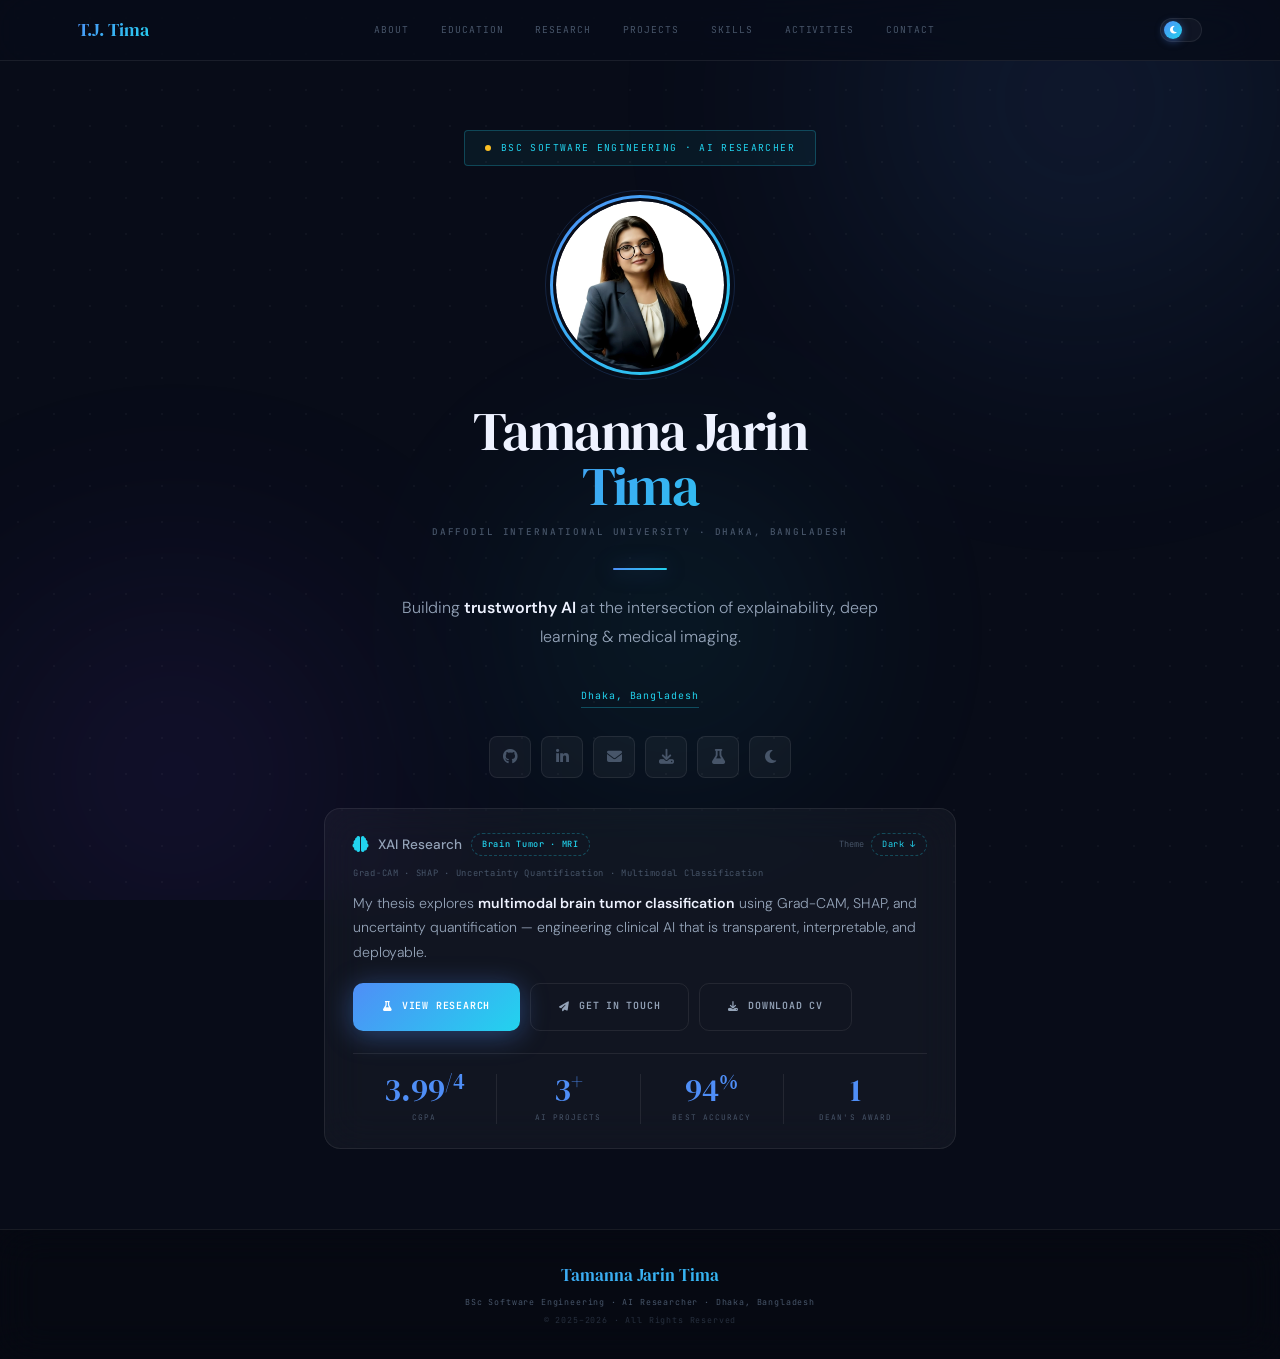
==== commit 4d830717: "Updated Files" ====
--- a/index.html
+++ b/index.html
@@ -3,882 +3,277 @@
 <head>
 <meta charset="UTF-8"/>
 <meta name="viewport" content="width=device-width, initial-scale=1.0"/>
-<meta name="description" content="Tamanna Jarin Tima — AI Researcher & Software Engineering Student at Daffodil International University. Specializing in Explainable AI, Medical Imaging, and Trustworthy Deep Learning."/>
-<title>Tamanna Jarin Tima — AI Researcher & Software Engineer</title>
-
-<!-- Bootstrap 5 -->
+<title>Tamanna Jarin Tima — AI Researcher</title>
 <link href="https://cdn.jsdelivr.net/npm/bootstrap@5.3.2/dist/css/bootstrap.min.css" rel="stylesheet"/>
-<!-- Font Awesome -->
 <link rel="stylesheet" href="https://cdnjs.cloudflare.com/ajax/libs/font-awesome/6.5.1/css/all.min.css"/>
-<!-- Google Fonts: DM Serif Display + DM Sans + JetBrains Mono -->
 <link href="https://fonts.googleapis.com/css2?family=DM+Serif+Display:ital@0;1&family=DM+Sans:ital,opsz,wght@0,9..40,300;0,9..40,400;0,9..40,500;0,9..40,600;0,9..40,700;1,9..40,300&family=JetBrains+Mono:wght@400;500;600&display=swap" rel="stylesheet"/>
-
+<link rel="stylesheet" href="_variables.css"/>
 <style>
-/* ══════════════════════════════════════════════
-   CSS CUSTOM PROPERTIES — DUAL THEME
-══════════════════════════════════════════════ */
-:root {
-  /* Dark Theme (default) */
-  --bg-primary:    #080c18;
-  --bg-secondary:  #0d1225;
-  --bg-card:       rgba(255,255,255,0.04);
-  --bg-card-hover: rgba(255,255,255,0.07);
-  --border:        rgba(255,255,255,0.08);
-  --border-hover:  rgba(255,255,255,0.18);
-  --text-primary:  #eef2ff;
-  --text-secondary:#94a3b8;
-  --text-muted:    #475569;
-  --accent-blue:   #4f8ef7;
-  --accent-cyan:   #22d3ee;
-  --accent-purple: #a78bfa;
-  --accent-gold:   #fbbf24;
-  --grad-1: linear-gradient(135deg, #4f8ef7, #22d3ee);
-  --grad-2: linear-gradient(135deg, #a78bfa, #4f8ef7);
-  --grad-3: linear-gradient(135deg, #fbbf24, #fb923c);
-  --nav-bg: rgba(8,12,24,0.85);
-  --shadow: 0 24px 64px rgba(0,0,0,0.5);
-  --shadow-sm: 0 8px 32px rgba(0,0,0,0.3);
-  --glow-blue: 0 0 40px rgba(79,142,247,0.2);
-  --r: 16px;
-  --rs: 10px;
-}
-
-[data-theme="light"] {
-  --bg-primary:    #f8faff;
-  --bg-secondary:  #eef2ff;
-  --bg-card:       rgba(255,255,255,0.8);
-  --bg-card-hover: rgba(255,255,255,0.95);
-  --border:        rgba(0,0,0,0.07);
-  --border-hover:  rgba(79,142,247,0.3);
-  --text-primary:  #0f172a;
-  --text-secondary:#334155;
-  --text-muted:    #64748b;
-  --nav-bg: rgba(248,250,255,0.92);
-  --shadow: 0 24px 64px rgba(79,142,247,0.1);
-  --shadow-sm: 0 8px 32px rgba(0,0,0,0.08);
-  --glow-blue: 0 0 40px rgba(79,142,247,0.12);
-}
-
-/* ══════════════════════════════════════════════
-   RESET & BASE
-══════════════════════════════════════════════ */
-*, *::before, *::after { box-sizing: border-box; margin: 0; padding: 0; }
-html { scroll-behavior: smooth; }
-
-body {
-  font-family: 'DM Sans', sans-serif;
-  background: var(--bg-primary);
-  color: var(--text-primary);
-  overflow-x: hidden;
-  line-height: 1.7;
-  transition: background 0.4s ease, color 0.4s ease;
-}
-
-::selection { background: rgba(79,142,247,0.3); color: var(--text-primary); }
-::-webkit-scrollbar { width: 4px; }
-::-webkit-scrollbar-track { background: var(--bg-primary); }
-::-webkit-scrollbar-thumb { background: var(--accent-blue); border-radius: 4px; }
-
-a { color: inherit; text-decoration: none; }
-img { max-width: 100%; display: block; }
-
-/* ══════════════════════════════════════════════
-   ANIMATED BACKGROUND
-══════════════════════════════════════════════ */
-.bg-scene {
-  position: fixed; inset: 0; pointer-events: none; z-index: 0; overflow: hidden;
-  transition: opacity 0.4s;
-}
-[data-theme="light"] .bg-scene { opacity: 0.4; }
-
-.orb {
-  position: absolute; border-radius: 50%; filter: blur(110px); opacity: 0.14;
-}
-.orb-1 {
-  width: 800px; height: 800px;
-  background: radial-gradient(circle, #4f8ef7, transparent 65%);
-  top: -300px; right: -200px;
-  animation: floatA 22s ease-in-out infinite alternate;
-}
-.orb-2 {
-  width: 650px; height: 650px;
-  background: radial-gradient(circle, #7c3aed, transparent 65%);
-  bottom: -200px; left: -150px;
-  animation: floatB 19s ease-in-out infinite alternate;
-}
-.orb-3 {
-  width: 450px; height: 450px;
-  background: radial-gradient(circle, #22d3ee, transparent 65%);
-  top: 45%; left: 35%;
-  animation: floatC 25s ease-in-out infinite alternate;
-}
-
-@keyframes floatA { to { transform: translate(-100px, 120px) scale(1.1); } }
-@keyframes floatB { to { transform: translate(80px, -90px) scale(1.08); } }
-@keyframes floatC { to { transform: translate(-70px, 70px) scale(0.9); } }
-
-.bg-dots {
-  position: fixed; inset: 0; pointer-events: none; z-index: 0;
-  background-image: radial-gradient(circle, rgba(255,255,255,0.035) 1px, transparent 1px);
-  background-size: 36px 36px;
-  transition: opacity 0.4s;
-}
-[data-theme="light"] .bg-dots { opacity: 0.5; }
-
-/* ══════════════════════════════════════════════
-   SCROLL PROGRESS
-══════════════════════════════════════════════ */
-#scroll-progress {
-  position: fixed; top: 0; left: 0; height: 2px; width: 0;
-  background: var(--grad-1); z-index: 9999;
-  transition: width 0.1s linear;
-}
-
-/* ══════════════════════════════════════════════
-   NAVIGATION
-══════════════════════════════════════════════ */
-#navbar {
-  position: fixed; top: 0; left: 0; right: 0; z-index: 1000;
-  background: var(--nav-bg);
-  backdrop-filter: blur(28px) saturate(180%);
-  -webkit-backdrop-filter: blur(28px) saturate(180%);
-  border-bottom: 1px solid var(--border);
-  transition: all 0.3s ease;
-  padding: 0 0;
-}
-.nav-inner {
-  max-width: 1180px; margin: 0 auto; padding: 0 28px;
-  height: 60px; display: flex; align-items: center; justify-content: space-between;
-}
-.nav-brand {
-  font-family: 'DM Serif Display', serif;
-  font-size: 1.15rem;
-  background: var(--grad-1);
-  -webkit-background-clip: text; -webkit-text-fill-color: transparent;
-  letter-spacing: -0.01em;
-  white-space: nowrap;
-}
-.nav-links-wrap { display: flex; align-items: center; gap: 4px; }
-.nav-link-item {
-  font-family: 'JetBrains Mono', monospace;
-  font-size: 0.6rem; letter-spacing: 0.1em; text-transform: uppercase;
-  color: var(--text-muted); padding: 7px 14px; border-radius: 30px;
-  transition: all 0.2s; font-weight: 500; cursor: pointer;
-}
-.nav-link-item:hover, .nav-link-item.active {
-  color: var(--accent-blue); background: rgba(79,142,247,0.1);
-}
-.nav-right { display: flex; align-items: center; gap: 10px; }
-
-/* Theme Toggle */
-#theme-toggle {
-  width: 42px; height: 24px; background: var(--bg-card); border: 1px solid var(--border);
-  border-radius: 30px; cursor: pointer; position: relative; transition: all 0.3s;
-  display: flex; align-items: center; padding: 2px 3px;
-  flex-shrink: 0;
-}
-#theme-toggle:hover { border-color: var(--accent-blue); }
-.toggle-thumb {
-  width: 18px; height: 18px; border-radius: 50%;
-  background: var(--grad-1); transition: transform 0.3s ease;
-  display: flex; align-items: center; justify-content: center;
-  font-size: 0.55rem; color: white;
-  box-shadow: 0 2px 8px rgba(79,142,247,0.5);
-}
-[data-theme="light"] .toggle-thumb { transform: translateX(18px); }
-
-/* Hamburger */
-.nav-ham {
-  display: none; flex-direction: column; gap: 4px;
-  background: none; border: none; cursor: pointer; padding: 8px;
-}
-.nav-ham span {
-  display: block; width: 20px; height: 2px;
-  background: var(--text-secondary); border-radius: 2px; transition: 0.3s;
-}
-.nav-ham.open span:nth-child(1) { transform: rotate(45deg) translate(4px, 4px); }
-.nav-ham.open span:nth-child(2) { opacity: 0; }
-.nav-ham.open span:nth-child(3) { transform: rotate(-45deg) translate(4px, -4px); }
-
-/* Mobile Menu */
-.mob-nav {
-  display: none; position: fixed; top: 60px; left: 16px; right: 16px;
-  background: var(--nav-bg); backdrop-filter: blur(32px);
-  border: 1px solid var(--border); border-radius: 16px;
-  padding: 12px; z-index: 999; flex-direction: column; gap: 4px;
-  box-shadow: var(--shadow);
-}
-.mob-nav.open { display: flex; }
-.mob-nav a {
-  font-family: 'JetBrains Mono', monospace; font-size: 0.65rem;
-  letter-spacing: 0.1em; text-transform: uppercase; color: var(--text-secondary);
-  padding: 12px 16px; border-radius: 10px; transition: all 0.2s;
-  display: flex; align-items: center; gap: 10px;
-}
-.mob-nav a:hover { color: var(--accent-blue); background: rgba(79,142,247,0.08); }
-
-@media (max-width: 820px) {
-  .nav-links-wrap { display: none; }
-  .nav-ham { display: flex; }
-}
-@media (max-width: 480px) { .nav-inner { padding: 0 16px; } }
-
-/* ══════════════════════════════════════════════
-   SECTION HELPERS
-══════════════════════════════════════════════ */
-.section { position: relative; z-index: 1; padding: 110px 0; }
-.section-alt {
-  background: linear-gradient(180deg, transparent, rgba(79,142,247,0.02), transparent);
-}
-[data-theme="light"] .section-alt {
-  background: linear-gradient(180deg, transparent, rgba(79,142,247,0.04), transparent);
-}
-
-.container-main { max-width: 1140px; margin: 0 auto; padding: 0 32px; }
-
-/* Kicker label */
-.kicker {
-  font-family: 'JetBrains Mono', monospace; font-size: 0.58rem;
-  color: var(--accent-cyan); letter-spacing: 0.28em; text-transform: uppercase;
-  display: inline-flex; align-items: center; gap: 10px; margin-bottom: 14px; font-weight: 600;
-}
-.kicker::before { content: ''; width: 22px; height: 1.5px; background: var(--accent-cyan); }
-
-/* Section heading */
-.section-title {
-  font-family: 'DM Serif Display', serif;
-  font-size: clamp(2rem, 5vw, 3.2rem);
-  color: var(--text-primary); line-height: 1.1; letter-spacing: -0.03em; margin-bottom: 56px;
-}
-.section-title em {
-  font-style: italic;
-  background: var(--grad-1); -webkit-background-clip: text; -webkit-text-fill-color: transparent;
-}
-.section-title .pu {
-  background: var(--grad-2); -webkit-background-clip: text; -webkit-text-fill-color: transparent;
-}
-
-/* Glass card */
-.glass-card {
-  background: var(--bg-card);
-  border: 1px solid var(--border); border-radius: var(--r);
-  backdrop-filter: blur(24px) saturate(160%);
-  -webkit-backdrop-filter: blur(24px) saturate(160%);
-  transition: border-color 0.3s, background 0.3s, transform 0.3s, box-shadow 0.3s;
-}
-.glass-card:hover {
-  border-color: var(--border-hover); background: var(--bg-card-hover);
-}
-
-/* ══════════════════════════════════════════════
-   SCROLL REVEAL
-══════════════════════════════════════════════ */
-.reveal { opacity: 0; transform: translateY(28px); transition: opacity 0.7s ease, transform 0.7s ease; }
-.reveal-l { opacity: 0; transform: translateX(-28px); transition: opacity 0.7s ease, transform 0.7s ease; }
-.reveal-r { opacity: 0; transform: translateX(28px); transition: opacity 0.7s ease, transform 0.7s ease; }
-.reveal.vis, .reveal-l.vis, .reveal-r.vis { opacity: 1; transform: none; }
-
-/* ══════════════════════════════════════════════
-   HERO
-══════════════════════════════════════════════ */
+/* ── HERO — CENTERED LAYOUT ── */
 #hero {
-  min-height: 100vh; display: flex; align-items: center;
+  min-height: 100vh;
+  display: flex;
+  align-items: center;
+  justify-content: center;
   padding: clamp(100px, 14vw, 130px) 0 clamp(60px, 8vw, 80px);
 }
-.hero-grid {
-  display: grid; grid-template-columns: 1fr 340px;
-  gap: clamp(40px, 7vw, 80px); align-items: center;
-}
-
-/* Status badge */
+
+.hero-center {
+  display: flex;
+  flex-direction: column;
+  align-items: center;
+  text-align: center;
+  max-width: 680px;
+  margin: 0 auto;
+  padding: 0 24px;
+}
+
+/* Status Badge */
 .status-badge {
   display: inline-flex; align-items: center; gap: 10px;
   font-family: 'JetBrains Mono', monospace; font-size: 0.6rem;
   letter-spacing: 0.14em; text-transform: uppercase; color: var(--accent-cyan);
   border: 1px solid rgba(34,211,238,0.25); background: rgba(34,211,238,0.06);
-  padding: 9px 20px; border-radius: 4px; margin-bottom: 28px;
+  padding: 9px 20px; border-radius: 4px; margin-bottom: 32px;
   animation: fadeUp 0.5s ease both;
 }
-.status-dot { width: 6px; height: 6px; border-radius: 50%; background: var(--accent-gold); animation: pulse 2s infinite; }
-
-@keyframes pulse { 0%,100%{opacity:1;} 50%{opacity:0.3;} }
-@keyframes fadeUp { from{opacity:0;transform:translateY(20px);} to{opacity:1;transform:none;} }
-@keyframes fadeIn { from{opacity:0;} to{opacity:1;} }
-
+.status-dot {
+  width: 6px; height: 6px; border-radius: 50%;
+  background: var(--accent-gold); animation: pulse 2s infinite;
+}
+
+/* Circular Photo */
+.photo-ring-wrap {
+  position: relative;
+  width: 174px; height: 174px;
+  margin-bottom: 32px;
+  animation: fadeUp 0.5s 0.06s ease both;
+}
+.photo-ring-wrap::before {
+  content: '';
+  position: absolute; inset: -3px;
+  border-radius: 50%;
+  background: var(--grad-1);
+  z-index: 0;
+}
+.photo-ring-wrap::after {
+  content: '';
+  position: absolute; inset: -8px;
+  border-radius: 50%;
+  border: 1px solid rgba(79,142,247,0.18);
+  z-index: 0;
+}
+.photo-ring-inner {
+  position: relative; z-index: 1;
+  width: 174px; height: 174px;
+  border-radius: 50%;
+  border: 3px solid var(--bg-primary);
+  overflow: hidden;
+  background: var(--bg-secondary);
+}
+.photo-ring-inner img {
+  width: 100%; height: 100%;
+  object-fit: cover; object-position: top center;
+  border-radius: 50%; display: block;
+  filter: saturate(0.92);
+  transition: filter 0.4s;
+}
+.photo-ring-inner img:hover { filter: saturate(1.08); }
+
+/* Name */
 .hero-name {
   font-family: 'DM Serif Display', serif;
-  margin-bottom: 6px; animation: fadeUp 0.5s 0.08s ease both;
+  margin-bottom: 6px;
+  animation: fadeUp 0.5s 0.1s ease both;
 }
 .name-first {
-  display: block; font-size: clamp(2.8rem, 7.5vw, 5.6rem);
-  color: var(--text-primary); line-height: 1; letter-spacing: -0.03em;
+  display: block;
+  font-size: clamp(2.2rem, 6vw, 3.4rem);
+  color: var(--text-primary);
+  line-height: 1; letter-spacing: -0.03em;
 }
 .name-last {
-  display: block; font-size: clamp(2.8rem, 7.5vw, 5.6rem);
-  background: var(--grad-1); -webkit-background-clip: text; -webkit-text-fill-color: transparent;
+  display: block;
+  font-size: clamp(2.2rem, 6vw, 3.4rem);
+  background: var(--grad-1);
+  -webkit-background-clip: text; -webkit-text-fill-color: transparent;
   line-height: 1; letter-spacing: -0.03em;
 }
 .name-uni {
-  display: block; margin-top: 16px;
-  font-family: 'JetBrains Mono', monospace; font-size: clamp(0.5rem, 1.5vw, 0.58rem);
+  display: block; margin-top: 14px;
+  font-family: 'JetBrains Mono', monospace;
+  font-size: clamp(0.5rem, 1.3vw, 0.58rem);
   color: var(--text-muted); letter-spacing: 0.2em; text-transform: uppercase;
 }
 
+/* Role line */
+.hero-role {
+  font-family: 'JetBrains Mono', monospace;
+  font-size: 0.62rem; letter-spacing: 0.14em; text-transform: uppercase;
+  color: var(--text-muted); margin: 10px 0 0;
+  animation: fadeUp 0.5s 0.14s ease both;
+}
+
+/* Divider */
 .hero-divider {
   width: 54px; height: 2px;
-  background: var(--grad-1); border-radius: 2px; margin: 26px 0;
-  animation: fadeUp 0.5s 0.16s ease both;
+  background: var(--grad-1); border-radius: 2px;
+  margin: 24px auto;
+  animation: fadeUp 0.5s 0.18s ease both;
   box-shadow: 0 0 20px rgba(79,142,247,0.5);
 }
 
+/* Tagline */
 .hero-tagline {
-  font-size: clamp(0.9rem, 2vw, 1.1rem); color: var(--text-secondary); line-height: 1.8;
-  max-width: 520px; margin-bottom: 10px; font-weight: 300;
+  font-size: clamp(0.88rem, 2vw, 1rem);
+  color: var(--text-secondary); line-height: 1.8;
+  max-width: 480px; font-weight: 300;
   animation: fadeUp 0.5s 0.22s ease both;
 }
 .hero-tagline strong { color: var(--text-primary); font-weight: 600; }
 
-.hero-sub {
-  font-size: clamp(0.8rem, 1.8vw, 0.86rem); color: var(--text-muted); max-width: 480px;
-  line-height: 2; margin-bottom: 38px; font-weight: 300;
-  animation: fadeUp 0.5s 0.28s ease both;
-}
-
-/* CTA buttons */
-.btn-primary-custom {
-  display: inline-flex; align-items: center; gap: 9px;
-  font-family: 'JetBrains Mono', monospace; font-size: 0.62rem; letter-spacing: 0.08em;
-  text-transform: uppercase; padding: 14px 30px; border-radius: var(--rs);
-  background: var(--grad-1); color: #fff; border: none; font-weight: 600;
-  box-shadow: 0 4px 28px rgba(79,142,247,0.4);
-  transition: transform 0.24s, box-shadow 0.24s; cursor: pointer; min-height: 48px;
-}
-.btn-primary-custom:hover { transform: translateY(-2px); box-shadow: 0 8px 36px rgba(79,142,247,0.55); color: #fff; }
-
-.btn-ghost-custom {
-  display: inline-flex; align-items: center; gap: 9px;
-  font-family: 'JetBrains Mono', monospace; font-size: 0.62rem; letter-spacing: 0.08em;
-  text-transform: uppercase; padding: 13px 28px; border-radius: var(--rs);
-  background: transparent; color: var(--text-secondary); border: 1px solid var(--border);
-  font-weight: 600; transition: all 0.24s; cursor: pointer; min-height: 48px;
-}
-.btn-ghost-custom:hover { border-color: var(--border-hover); color: var(--text-primary); transform: translateY(-2px); }
-
-/* Hero stats */
+/* Location */
+.hero-location {
+  font-family: 'JetBrains Mono', monospace;
+  font-size: 0.62rem; letter-spacing: 0.1em;
+  color: var(--accent-cyan);
+  border-bottom: 1px solid rgba(34,211,238,0.3);
+  padding-bottom: 2px;
+  margin: 20px 0 28px;
+  animation: fadeUp 0.5s 0.26s ease both;
+  display: inline-block;
+}
+
+/* Social Icon Row */
+.social-row {
+  display: flex; gap: 10px; margin-bottom: 30px;
+  animation: fadeUp 0.5s 0.3s ease both;
+  flex-wrap: wrap; justify-content: center;
+}
+.soc-btn {
+  width: 42px; height: 42px; border-radius: 8px;
+  border: 1px solid var(--border);
+  background: var(--bg-card);
+  display: flex; align-items: center; justify-content: center;
+  color: var(--text-muted); font-size: 15px;
+  transition: all 0.2s; text-decoration: none;
+}
+.soc-btn:hover {
+  background: rgba(79,142,247,0.1);
+  border-color: rgba(79,142,247,0.35);
+  color: var(--accent-cyan);
+  transform: translateY(-2px);
+}
+
+/* Info / GitHub-style card */
+.hero-card {
+  width: 100%;
+  background: var(--bg-card);
+  border: 1px solid var(--border);
+  border-radius: var(--r);
+  padding: 24px 28px;
+  animation: fadeUp 0.5s 0.38s ease both;
+  text-align: left;
+  backdrop-filter: blur(20px);
+  transition: border-color 0.3s;
+}
+.hero-card:hover { border-color: var(--border-hover); }
+
+.hc-header {
+  display: flex; align-items: center;
+  justify-content: space-between; margin-bottom: 10px; flex-wrap: wrap; gap: 10px;
+}
+.hc-title {
+  display: flex; align-items: center; gap: 9px;
+  font-size: 0.85rem; color: var(--text-secondary); font-weight: 500;
+}
+.hc-badge {
+  font-family: 'JetBrains Mono', monospace;
+  font-size: 0.54rem; color: var(--accent-cyan);
+  border: 1px dashed rgba(34,211,238,0.28);
+  border-radius: 20px; padding: 3px 10px; letter-spacing: 0.08em;
+}
+.hc-theme {
+  display: flex; align-items: center; gap: 7px;
+  font-family: 'JetBrains Mono', monospace;
+  font-size: 0.54rem; color: var(--text-muted);
+}
+.hc-sub {
+  font-family: 'JetBrains Mono', monospace;
+  font-size: 0.55rem; color: var(--text-muted);
+  letter-spacing: 0.08em; margin-bottom: 10px;
+}
+.hc-desc {
+  font-size: 0.88rem; color: var(--text-secondary);
+  line-height: 1.75; font-weight: 300; margin-bottom: 18px;
+}
+.hc-desc strong { color: var(--text-primary); font-weight: 600; }
+
+/* CTA Buttons */
+.hc-btns {
+  display: flex; gap: 10px; flex-wrap: wrap; margin-bottom: 22px;
+}
+
+/* Stats */
 .hero-stats {
-  display: flex; gap: clamp(24px, 5vw, 36px); flex-wrap: wrap;
-  margin-top: 50px; padding-top: 36px; border-top: 1px solid var(--border);
-  animation: fadeUp 0.5s 0.38s ease both;
-}
+  display: flex; gap: 0;
+  padding-top: 20px;
+  border-top: 1px solid var(--border);
+}
+.stat-item { flex: 1; text-align: center; }
+.stat-item + .stat-item { border-left: 1px solid var(--border); }
 .stat-num {
-  font-family: 'DM Serif Display', serif; font-size: clamp(1.9rem, 4vw, 2.6rem);
+  font-family: 'DM Serif Display', serif;
+  font-size: clamp(1.6rem, 3.5vw, 2rem);
   color: var(--accent-blue); line-height: 1;
 }
-.stat-num sup { font-size: 0.75em; }
+.stat-num sup { font-size: 0.7em; }
 .stat-label {
-  font-family: 'JetBrains Mono', monospace; font-size: 0.5rem; color: var(--text-muted);
-  letter-spacing: 0.16em; text-transform: uppercase; margin-top: 5px;
-}
-
-/* Hero photo card */
-.photo-wrap { position: relative; }
-.photo-card {
-  border-radius: 28px; overflow: hidden;
-  border: 1px solid var(--border);
-  box-shadow: 0 30px 80px rgba(0,0,0,0.45), 0 0 50px rgba(79,142,247,0.06);
-  animation: fadeIn 0.9s 0.1s ease both;
-  position: relative;
-}
-.photo-card img {
-  width: 100%; aspect-ratio: 3/4; object-fit: cover; object-position: top center;
-  display: block; filter: saturate(0.92);
-  transition: filter 0.4s;
-}
-.photo-card:hover img { filter: saturate(1.05); }
-.photo-overlay {
-  position: absolute; inset: 0;
-  background: linear-gradient(180deg, transparent 50%, rgba(8,12,24,0.6) 100%);
-  pointer-events: none;
-}
-.photo-topbar {
-  position: absolute; top: 0; left: 0; right: 0; z-index: 2;
-  padding: 16px 20px; display: flex; align-items: center; gap: 8px;
-  background: linear-gradient(180deg, rgba(8,12,24,0.5), transparent);
-}
-.traflight { display: flex; gap: 6px; }
-.traflight span {
-  width: 7px; height: 7px; border-radius: 50%;
-}
-.tl-r{background:#ef4444;} .tl-y{background:#f59e0b;} .tl-g{background:#22c55e;}
-.photo-fn {
-  font-family: 'JetBrains Mono', monospace; font-size: 0.48rem;
-  color: rgba(255,255,255,0.4); letter-spacing: 0.06em; margin-left: auto;
-}
-
-/* Floating chips */
-.float-chip {
-  position: absolute; z-index: 5;
-  background: rgba(8,12,24,0.8);
-  border: 1px solid rgba(255,255,255,0.14); border-radius: 16px;
-  padding: 12px 16px; backdrop-filter: blur(20px);
-  box-shadow: 0 12px 40px rgba(0,0,0,0.4);
-  transition: all 0.3s;
-}
-[data-theme="light"] .float-chip {
-  background: rgba(255,255,255,0.92); border-color: rgba(0,0,0,0.1);
-  box-shadow: 0 12px 40px rgba(0,0,0,0.12);
-}
-.float-chip:hover { transform: translateY(-3px) !important; }
-.chip-tr { top: 70px; right: -22px; animation: chipFloat 4s ease-in-out infinite; }
-.chip-bl { bottom: 40px; left: -22px; animation: chipFloat 4.5s 2s ease-in-out infinite; }
-@keyframes chipFloat { 0%,100%{transform:translateY(0);} 50%{transform:translateY(-10px);} }
-.chip-icon { font-size: 1rem; margin-bottom: 3px; }
-.chip-title { font-family: 'DM Sans', sans-serif; font-size: 0.65rem; font-weight: 600; color: var(--accent-cyan); }
-.chip-sub { font-family: 'JetBrains Mono', monospace; font-size: 0.48rem; color: var(--text-muted); letter-spacing: 0.06em; }
-
-@media (max-width: 1100px) { .hero-grid { grid-template-columns: 1fr; } .photo-wrap { max-width: 270px; margin: 0 auto; } }
-@media (max-width: 600px) { .float-chip { display: none; } }
-
-/* ══════════════════════════════════════════════
-   ABOUT
-══════════════════════════════════════════════ */
-.about-grid { display: grid; grid-template-columns: 1fr 1fr; gap: 64px; align-items: start; }
-.about-text { font-size: 0.87rem; color: var(--text-secondary); line-height: 2.05; font-weight: 300; }
-.about-text p { margin-bottom: 14px; }
-.about-text strong { color: var(--accent-cyan); font-weight: 500; }
-
-.tag-cloud { display: flex; flex-wrap: wrap; gap: 8px; margin-top: 26px; }
-.tag-pill {
-  display: inline-flex; align-items: center; gap: 7px;
-  background: var(--bg-card); border: 1px solid var(--border);
-  padding: 7px 14px; border-radius: var(--rs); font-size: 0.73rem;
-  color: var(--text-secondary); transition: all 0.22s; cursor: default; min-height: 36px;
-}
-.tag-pill:hover {
-  border-color: rgba(79,142,247,0.4); color: var(--accent-blue);
-  transform: translateY(-2px); background: rgba(79,142,247,0.06);
-}
-.tag-pill i { color: var(--accent-blue); font-size: 0.68rem; }
-
-.info-block { padding: 20px 22px; border-radius: var(--rs); margin-bottom: 10px; }
-.ib-label {
-  font-family: 'JetBrains Mono', monospace; font-size: 0.54rem; color: var(--accent-cyan);
-  letter-spacing: 0.18em; text-transform: uppercase; margin-bottom: 10px;
-  padding-bottom: 9px; border-bottom: 1px solid var(--border); font-weight: 600;
-}
-.ib-text { font-size: 0.81rem; color: var(--text-secondary); line-height: 1.9; font-weight: 300; }
-
-@media (max-width: 860px) { .about-grid { grid-template-columns: 1fr; gap: 40px; } }
-
-/* ══════════════════════════════════════════════
-   EDUCATION
-══════════════════════════════════════════════ */
-.edu-layout { display: grid; grid-template-columns: 1fr 240px; gap: 60px; align-items: start; }
-
-.timeline { padding-left: 32px; position: relative; }
-.timeline::before {
-  content: ''; position: absolute; left: 5px; top: 14px; bottom: 14px; width: 1px;
-  background: linear-gradient(to bottom, var(--accent-blue), rgba(79,142,247,0.08));
-}
-
-.tl-item { position: relative; margin-bottom: 28px; }
-.tl-item::before {
-  content: ''; position: absolute; left: -37px; top: 13px;
-  width: 10px; height: 10px; border-radius: 50%; background: var(--accent-blue);
-  box-shadow: 0 0 0 3px var(--bg-primary), 0 0 0 5px rgba(79,142,247,0.3), 0 0 18px rgba(79,142,247,0.6);
-}
-.tl-year {
-  font-family: 'JetBrains Mono', monospace; font-size: 0.56rem; color: var(--accent-blue);
-  letter-spacing: 0.14em; text-transform: uppercase; margin-bottom: 8px; font-weight: 600;
-}
-.tl-card { padding: 22px 26px; border-radius: var(--rs); transition: transform 0.28s; }
-.tl-card:hover { transform: translateX(5px); }
-.tl-degree {
-  font-family: 'DM Serif Display', serif; font-size: 1.1rem;
-  color: var(--text-primary); margin-bottom: 4px; letter-spacing: -0.015em;
-}
-.tl-inst { font-family: 'JetBrains Mono', monospace; font-size: 0.62rem; color: var(--text-muted); margin-bottom: 14px; }
-.gpa-badge {
-  display: inline-flex; align-items: center; gap: 10px;
-  background: rgba(79,142,247,0.08); border: 1px solid rgba(79,142,247,0.2);
-  padding: 5px 14px; border-radius: var(--rs);
-}
-.gpa-num { font-family: 'DM Serif Display', serif; font-size: 1rem; color: var(--accent-blue); }
-.gpa-sub { font-family: 'JetBrains Mono', monospace; font-size: 0.48rem; color: var(--text-muted); letter-spacing: 0.1em; }
-.tl-note { font-size: 0.75rem; color: var(--text-muted); margin-top: 10px; line-height: 1.8; font-weight: 300; }
-
-/* Edu summary card */
-.edu-summary { padding: 30px; border-radius: var(--r); text-align: center; }
-.big-gpa-num {
-  font-family: 'DM Serif Display', serif; font-size: clamp(3rem, 8vw, 4.8rem);
-  line-height: 1; letter-spacing: -0.04em;
-  background: var(--grad-1); -webkit-background-clip: text; -webkit-text-fill-color: transparent;
-}
-.big-gpa-label {
-  font-family: 'JetBrains Mono', monospace; font-size: 0.5rem; color: var(--text-muted);
-  letter-spacing: 0.16em; text-transform: uppercase; margin-top: 5px;
-}
-.score-row {
-  display: flex; justify-content: space-between; padding: 9px 0;
-  border-bottom: 1px solid var(--border); font-size: 0.8rem;
-}
-.score-row:last-child { border: none; }
-.score-row span { color: var(--text-secondary); font-weight: 300; }
-.score-row strong {
-  font-family: 'JetBrains Mono', monospace; color: var(--accent-blue); font-size: 0.72rem;
-}
-.award-mini-card {
-  margin-top: 18px; padding: 14px; background: rgba(251,191,36,0.06);
-  border: 1px solid rgba(251,191,36,0.22); border-radius: var(--rs);
-}
-.award-mini-card p { font-size: 0.74rem; color: var(--text-secondary); margin: 0; line-height: 1.7; font-weight: 300; }
-.award-mini-card strong { color: var(--accent-gold); }
-
-@media (max-width: 900px) { .edu-layout { grid-template-columns: 1fr; gap: 40px; } }
-@media (max-width: 600px) { .timeline { padding-left: 26px; } .tl-item::before { left: -31px; } }
-
-/* ══════════════════════════════════════════════
-   RESEARCH
-══════════════════════════════════════════════ */
-.rs-intro { font-size: 0.87rem; color: var(--text-secondary); max-width: 660px; line-height: 2; margin-bottom: 44px; font-weight: 300; margin-top: -40px; }
-
-.thesis-card {
-  border: 1px solid var(--border); border-radius: 22px;
-  padding: clamp(26px, 5vw, 42px) clamp(24px, 5vw, 48px);
-  margin-bottom: 24px; background: var(--bg-card); backdrop-filter: blur(24px);
-  position: relative; overflow: hidden; transition: border-color 0.3s;
-}
-.thesis-card::before {
-  content: ''; position: absolute; top: 0; left: 0; right: 0; height: 1.5px;
-  background: linear-gradient(90deg, transparent, var(--accent-blue), var(--accent-cyan), transparent);
-}
-.thesis-card:hover { border-color: var(--border-hover); }
-
-.tc-header { display: flex; align-items: flex-start; justify-content: space-between; gap: 24px; margin-bottom: 20px; flex-wrap: wrap; }
-.tc-title {
-  font-family: 'DM Serif Display', serif; font-size: clamp(1rem, 2.8vw, 1.2rem);
-  color: var(--text-primary); line-height: 1.5; max-width: 700px; letter-spacing: -0.018em;
-}
-.tc-status {
-  display: flex; align-items: center; gap: 8px;
-  font-family: 'JetBrains Mono', monospace; font-size: 0.57rem; color: var(--accent-cyan);
-  background: rgba(34,211,238,0.08); border: 1px solid rgba(34,211,238,0.22);
-  padding: 6px 14px; border-radius: 20px; white-space: nowrap; flex-shrink: 0; letter-spacing: 0.1em;
-}
-.tc-status-dot { width: 6px; height: 6px; border-radius: 50%; background: var(--accent-cyan); animation: pulse 2s infinite; }
-.tc-desc { font-size: 0.83rem; color: var(--text-secondary); line-height: 2; margin-bottom: 26px; font-weight: 300; }
-.tc-tags { display: flex; flex-wrap: wrap; gap: 7px; }
-.tc-tag {
-  font-family: 'JetBrains Mono', monospace; font-size: 0.54rem; color: var(--accent-blue);
-  background: rgba(79,142,247,0.08); border: 1px solid rgba(79,142,247,0.2);
-  border-radius: 4px; padding: 4px 11px; font-weight: 500;
-}
-
-/* Research pipeline */
-.pipeline {
-  display: grid; grid-template-columns: repeat(5, 1fr);
-  border: 1px solid var(--border); border-radius: 16px; overflow: hidden; margin-bottom: 24px;
-}
-.pipe-step {
-  padding: 26px 16px; text-align: center; background: var(--bg-card);
-  border-right: 1px solid var(--border); position: relative; transition: background 0.28s;
-}
-.pipe-step:last-child { border-right: none; }
-.pipe-step:hover { background: rgba(79,142,247,0.07); }
-.pipe-step::after {
-  content: '→'; position: absolute; right: -10px; top: 50%; transform: translateY(-50%);
-  font-size: 0.85rem; color: rgba(79,142,247,0.3); z-index: 2; font-family: 'JetBrains Mono', monospace;
-}
-.pipe-step:last-child::after { display: none; }
-.ps-num { font-family: 'JetBrains Mono', monospace; font-size: 0.5rem; color: var(--text-muted); margin-bottom: 10px; }
-.ps-icon { font-size: 1.5rem; margin-bottom: 10px; }
-.ps-label { font-family: 'JetBrains Mono', monospace; font-size: 0.52rem; color: var(--text-muted); letter-spacing: 0.12em; text-transform: uppercase; margin-bottom: 4px; }
-.ps-name { font-family: 'DM Sans', sans-serif; font-size: 0.8rem; font-weight: 600; color: var(--text-primary); }
-
-@media (max-width: 860px) { .pipeline { grid-template-columns: repeat(3, 1fr); } }
-@media (max-width: 500px) { .pipeline { grid-template-columns: 1fr 1fr; } .pipe-step::after { display: none; } }
-
-/* Research detail cards */
-.res-cards-grid { display: grid; grid-template-columns: 1fr 1fr; gap: 16px; }
-.res-detail-card {
-  padding: 26px 28px; border-radius: 0 14px 14px 0;
-  border: 1px solid var(--border); border-left-width: 2.5px;
-  background: var(--bg-card); backdrop-filter: blur(16px);
-  transition: background 0.26s, transform 0.26s;
-}
-.res-detail-card:hover { background: var(--bg-card-hover); transform: translateX(4px); }
-.rdc-blue { border-left-color: var(--accent-blue); }
-.rdc-cyan { border-left-color: var(--accent-cyan); }
-.rdc-purple { border-left-color: var(--accent-purple); }
-.rdc-gold { border-left-color: var(--accent-gold); }
-
-.rdc-header { display: flex; align-items: center; gap: 11px; margin-bottom: 12px; }
-.rdc-icon { font-size: 1.15rem; }
-.rdc-title { font-family: 'DM Sans', sans-serif; font-size: 0.95rem; font-weight: 700; color: var(--text-primary); }
-.rdc-body { font-size: 0.79rem; color: var(--text-secondary); line-height: 2; margin-bottom: 18px; font-weight: 300; }
-.rdc-footer {
-  font-family: 'JetBrains Mono', monospace; font-size: 0.52rem; color: var(--text-muted);
-  border-top: 1px solid var(--border); padding-top: 12px; letter-spacing: 0.06em;
-}
-@media (max-width: 860px) { .res-cards-grid { grid-template-columns: 1fr; } }
-@media (max-width: 600px) { .tc-header { flex-direction: column; gap: 12px; } .thesis-card { padding: 20px 18px; } }
-
-/* ══════════════════════════════════════════════
-   PROJECTS
-══════════════════════════════════════════════ */
-.proj-grid { display: grid; grid-template-columns: repeat(3, 1fr); gap: 22px; }
-
-.proj-card {
-  border-radius: 20px; overflow: hidden; display: flex; flex-direction: column;
-  transition: transform 0.35s, box-shadow 0.35s, border-color 0.35s;
-  border: 1px solid var(--border); background: var(--bg-card); backdrop-filter: blur(20px);
-}
-.proj-card:hover {
-  transform: translateY(-8px);
-  box-shadow: 0 28px 70px rgba(0,0,0,0.45), 0 0 40px rgba(79,142,247,0.1);
-  border-color: var(--border-hover);
-}
-
-.proj-image { position: relative; height: 210px; overflow: hidden; }
-.proj-image img {
-  width: 100%; height: 100%; object-fit: cover; display: block;
-  transition: transform 0.55s ease; filter: brightness(0.82) saturate(1.1);
-}
-.proj-card:hover .proj-image img { transform: scale(1.07); filter: brightness(0.95) saturate(1.2); }
-.proj-img-overlay {
-  position: absolute; inset: 0;
-  background: linear-gradient(to top, rgba(8,12,24,0.95) 0%, rgba(8,12,24,0.25) 65%, transparent 100%);
-}
-.proj-badges {
-  position: absolute; top: 12px; left: 12px; right: 12px; z-index: 2;
-  display: flex; justify-content: space-between; align-items: center;
-}
-.proj-num {
-  font-family: 'JetBrains Mono', monospace; font-size: 0.52rem; font-weight: 600;
-  color: rgba(255,255,255,0.6); background: rgba(0,0,0,0.45); backdrop-filter: blur(12px);
-  border: 1px solid rgba(255,255,255,0.1); padding: 4px 10px; border-radius: 6px; letter-spacing: 0.1em;
-}
-.proj-cat {
-  font-family: 'JetBrains Mono', monospace; font-size: 0.5rem;
-  letter-spacing: 0.1em; padding: 4px 10px; border-radius: 6px; font-weight: 600;
-}
-.cat-fs { color: var(--accent-gold); background: rgba(251,191,36,0.15); border: 1px solid rgba(251,191,36,0.25); }
-.cat-ml { color: var(--accent-purple); background: rgba(167,139,250,0.15); border: 1px solid rgba(167,139,250,0.25); }
-.cat-ai { color: var(--accent-cyan); background: rgba(34,211,238,0.15); border: 1px solid rgba(34,211,238,0.25); }
-
-.proj-body { padding: 22px; flex: 1; display: flex; flex-direction: column; }
-.proj-title { font-family: 'DM Sans', sans-serif; font-size: 0.97rem; font-weight: 700; color: var(--text-primary); margin-bottom: 10px; line-height: 1.4; }
-.proj-desc { font-size: 0.78rem; color: var(--text-secondary); line-height: 1.9; margin-bottom: 14px; flex: 1; font-weight: 300; }
-.proj-stack { display: flex; flex-wrap: wrap; gap: 5px; margin-bottom: 14px; }
-.proj-stack span {
-  font-family: 'JetBrains Mono', monospace; font-size: 0.52rem; color: var(--accent-blue);
-  background: rgba(79,142,247,0.07); border: 1px solid rgba(79,142,247,0.18);
-  padding: 3px 9px; border-radius: 4px; font-weight: 500;
-}
-.proj-bullets { list-style: none; }
-.proj-bullets li {
-  font-size: 0.74rem; color: var(--text-muted); padding: 3px 0 3px 14px;
-  position: relative; line-height: 1.65; font-weight: 300;
-}
-.proj-bullets li::before { content: '▸'; position: absolute; left: 0; color: var(--accent-blue); font-size: 0.62rem; top: 6px; }
-
-@media (max-width: 1000px) { .proj-grid { grid-template-columns: 1fr 1fr; } }
-@media (max-width: 580px) { .proj-grid { grid-template-columns: 1fr; } .proj-image { height: 180px; } }
-
-/* ══════════════════════════════════════════════
-   AWARDS
-══════════════════════════════════════════════ */
-.award-banner {
-  border-radius: 24px; padding: clamp(28px, 5vw, 50px) clamp(28px, 5vw, 60px);
-  display: flex; align-items: center; gap: 36px;
-  background: linear-gradient(135deg, rgba(251,191,36,0.07), rgba(79,142,247,0.04));
-  border: 1px solid rgba(251,191,36,0.22); position: relative; overflow: hidden;
-  transition: all 0.3s;
-}
-.award-banner::before {
-  content: ''; position: absolute; inset: 0;
-  background: radial-gradient(ellipse at 80% 50%, rgba(251,191,36,0.05), transparent 65%);
-}
-.award-banner:hover { border-color: rgba(251,191,36,0.38); box-shadow: 0 24px 60px rgba(0,0,0,0.4), 0 0 60px rgba(251,191,36,0.07); }
-.award-icon-wrap {
-  width: 80px; height: 80px; flex-shrink: 0; min-width: 80px;
-  background: linear-gradient(135deg, rgba(251,191,36,0.22), rgba(251,191,36,0.08));
-  border: 1px solid rgba(251,191,36,0.3); border-radius: 22px;
-  display: flex; align-items: center; justify-content: center;
-  box-shadow: 0 0 36px rgba(251,191,36,0.15);
-}
-.award-icon-wrap i { font-size: 1.8rem; color: var(--accent-gold); }
-.award-title {
-  font-family: 'DM Serif Display', serif; font-size: clamp(1.4rem, 4vw, 1.9rem);
-  color: var(--accent-gold); margin-bottom: 8px; letter-spacing: -0.02em;
-}
-.award-desc { color: var(--text-secondary); font-size: 0.86rem; line-height: 1.9; font-weight: 300; }
-.award-meta {
-  font-family: 'JetBrains Mono', monospace; font-size: 0.54rem; color: var(--text-muted);
-  letter-spacing: 0.12em; text-transform: uppercase; margin-top: 10px;
-}
-@media (max-width: 700px) { .award-banner { flex-direction: column; text-align: center; padding: 28px 22px; gap: 20px; } }
-
-/* ══════════════════════════════════════════════
-   SKILLS
-══════════════════════════════════════════════ */
-.skills-grid { display: grid; grid-template-columns: 1fr 1fr; gap: 50px; }
-.sk-group { margin-bottom: 30px; }
-.sk-group-label {
-  font-family: 'JetBrains Mono', monospace; font-size: 0.54rem; color: var(--accent-blue);
-  letter-spacing: 0.2em; text-transform: uppercase; margin-bottom: 14px;
-  display: flex; align-items: center; gap: 10px; font-weight: 600;
-}
-.sk-group-label::after { content: ''; flex: 1; height: 1px; background: var(--border); }
-.sk-pills { display: flex; flex-wrap: wrap; gap: 7px; }
-.sk-pill {
-  display: inline-flex; align-items: center; gap: 7px;
-  background: var(--bg-card); border: 1px solid var(--border);
-  padding: 8px 14px; border-radius: var(--rs); font-size: 0.72rem;
-  color: var(--text-secondary); transition: all 0.22s; cursor: default; min-height: 38px;
-}
-.sk-pill:hover { background: rgba(79,142,247,0.08); border-color: rgba(79,142,247,0.35); color: var(--text-primary); transform: translateY(-2px); }
-.sk-pill i { color: var(--accent-blue); font-size: 0.7rem; }
-.sk-dot { width: 5px; height: 5px; border-radius: 50%; background: var(--accent-blue); flex-shrink: 0; }
-
-@media (max-width: 860px) { .skills-grid { grid-template-columns: 1fr; gap: 32px; } }
-
-/* ══════════════════════════════════════════════
-   ACTIVITIES
-══════════════════════════════════════════════ */
-.acts-grid { display: grid; grid-template-columns: repeat(3, 1fr); gap: 18px; margin-bottom: 18px; }
-.act-card { padding: 26px; border-radius: 16px; transition: transform 0.28s; }
-.act-card:hover { transform: translateY(-4px); border-color: var(--border-hover) !important; }
-.act-role { font-family: 'JetBrains Mono', monospace; font-size: 0.52rem; color: var(--accent-cyan); letter-spacing: 0.16em; text-transform: uppercase; margin-bottom: 6px; font-weight: 600; }
-.act-name { font-family: 'DM Sans', sans-serif; font-size: 1rem; font-weight: 700; color: var(--text-primary); margin-bottom: 4px; }
-.act-org { font-size: 0.69rem; color: var(--text-muted); font-family: 'JetBrains Mono', monospace; margin-bottom: 12px; }
-.act-desc { font-size: 0.79rem; color: var(--text-secondary); line-height: 1.85; font-weight: 300; }
-
-.training-card {
-  padding: clamp(26px, 5vw, 40px); border-radius: 20px;
-  position: relative; overflow: hidden;
-}
-.training-card::before {
-  content: ''; position: absolute; top: 0; left: 0; right: 0; height: 2px;
-  background: linear-gradient(90deg, var(--accent-blue), var(--accent-cyan), var(--accent-purple));
-  background-size: 200%; animation: shimmer 3s linear infinite;
-}
-@keyframes shimmer { 0%{background-position:-200% center;} 100%{background-position:200% center;} }
-
-.training-badge {
-  display: inline-flex; align-items: center; gap: 8px;
-  font-family: 'JetBrains Mono', monospace; font-size: 0.56rem; letter-spacing: 0.14em;
-  text-transform: uppercase; color: var(--accent-cyan); background: rgba(34,211,238,0.1);
-  border: 1px solid rgba(34,211,238,0.25); padding: 7px 14px; border-radius: 4px;
-  width: fit-content; margin-bottom: 16px;
-}
-.training-dot { width: 6px; height: 6px; border-radius: 50%; background: var(--accent-cyan); animation: pulse 2s infinite; }
-.training-title { font-family: 'DM Serif Display', serif; font-size: 1.4rem; color: var(--text-primary); margin-bottom: 10px; letter-spacing: -0.02em; }
-.training-desc { color: var(--text-secondary); font-size: 0.84rem; line-height: 1.95; font-weight: 300; max-width: 740px; }
-.training-tags { display: flex; flex-wrap: wrap; gap: 7px; margin-top: 18px; }
-.training-tag {
-  font-family: 'JetBrains Mono', monospace; font-size: 0.54rem;
-  color: var(--text-muted); border: 1px solid var(--border); padding: 4px 12px; border-radius: 4px;
-}
-
-@media (max-width: 900px) { .acts-grid { grid-template-columns: 1fr 1fr; } }
-@media (max-width: 560px) { .acts-grid { grid-template-columns: 1fr; } }
-
-/* ══════════════════════════════════════════════
-   CONTACT
-══════════════════════════════════════════════ */
-.contact-intro-text { text-align: center; margin-bottom: 52px; }
-.contact-intro-text p { font-size: 0.88rem; color: var(--text-secondary); max-width: 380px; margin: 0 auto; line-height: 2; font-weight: 300; }
-
-.contact-grid { display: grid; grid-template-columns: 1fr 1fr; gap: 12px; max-width: 700px; margin: 0 auto; }
-.contact-item {
-  background: var(--bg-card); border: 1px solid var(--border); border-radius: 16px;
-  padding: 20px 24px; display: flex; align-items: center; gap: 16px;
-  transition: all 0.25s; backdrop-filter: blur(16px); min-height: 82px; text-decoration: none;
-}
-.contact-item:hover {
-  border-color: rgba(79,142,247,0.4); transform: translateY(-3px);
-  box-shadow: 0 14px 44px rgba(0,0,0,0.35), 0 0 28px rgba(79,142,247,0.08);
-  background: rgba(79,142,247,0.04);
-}
-.contact-icon {
-  width: 46px; height: 46px; background: rgba(79,142,247,0.08);
-  border: 1px solid rgba(79,142,247,0.22); border-radius: 12px;
-  display: flex; align-items: center; justify-content: center; flex-shrink: 0;
-  transition: all 0.25s;
-}
-.contact-item:hover .contact-icon {
-  background: var(--grad-1); border-color: transparent; box-shadow: 0 0 20px rgba(79,142,247,0.4);
-}
-.contact-icon i { color: var(--accent-blue); font-size: 0.9rem; transition: color 0.25s; }
-.contact-item:hover .contact-icon i { color: #fff; }
-.contact-label { font-family: 'JetBrains Mono', monospace; font-size: 0.5rem; color: var(--text-muted); letter-spacing: 0.16em; text-transform: uppercase; margin-bottom: 3px; font-weight: 600; }
-.contact-val { color: var(--text-secondary); font-size: 0.8rem; transition: color 0.25s; word-break: break-word; }
-.contact-item:hover .contact-val { color: var(--accent-blue); }
-
-.contact-cta { text-align: center; margin-top: 38px; }
-
-@media (max-width: 640px) { .contact-grid { grid-template-columns: 1fr; } }
-
-/* ══════════════════════════════════════════════
-   FOOTER
-══════════════════════════════════════════════ */
-footer {
-  background: rgba(0,0,0,0.25); border-top: 1px solid var(--border);
-  padding: clamp(24px, 5vw, 32px) 0; text-align: center;
-  position: relative; z-index: 1; backdrop-filter: blur(20px);
-}
-[data-theme="light"] footer { background: rgba(255,255,255,0.5); }
-.footer-name {
-  font-family: 'DM Serif Display', serif; font-size: 1.05rem;
-  background: var(--grad-1); -webkit-background-clip: text; -webkit-text-fill-color: transparent;
-  margin-bottom: 5px;
-}
-.footer-meta { font-family: 'JetBrains Mono', monospace; font-size: 0.52rem; color: var(--text-muted); letter-spacing: 0.1em; }
-
-/* ══════════════════════════════════════════════
-   RESPONSIVE UTILITIES
-══════════════════════════════════════════════ */
-@media (max-width: 900px) { .section { padding: 80px 0; } }
-@media (max-width: 768px) { .section { padding: 64px 0; } .container-main { padding: 0 20px; } }
-@media (max-width: 480px) { .section { padding: 52px 0; } .container-main { padding: 0 16px; } }
+  font-family: 'JetBrains Mono', monospace;
+  font-size: 0.48rem; color: var(--text-muted);
+  letter-spacing: 0.14em; text-transform: uppercase; margin-top: 5px;
+}
+
+@media (max-width: 560px) {
+  .hero-tabs { gap: 0; }
+  .hero-tab { padding: 9px 10px; font-size: 0.53rem; }
+  .hc-btns .btn-primary-custom,
+  .hc-btns .btn-ghost-custom { font-size: 0.55rem; padding: 11px 18px; }
+  .hero-stats { flex-wrap: wrap; }
+  .stat-item { min-width: 50%; border-left: none !important; border-top: 1px solid var(--border); }
+  .stat-item:nth-child(2n) { border-left: 1px solid var(--border) !important; }
+}
 </style>
 </head>
 <body>
 
-<!-- Background Scene -->
 <div class="bg-scene" aria-hidden="true">
   <div class="orb orb-1"></div>
   <div class="orb orb-2"></div>
   <div class="orb orb-3"></div>
 </div>
 <div class="bg-dots" aria-hidden="true"></div>
+
 <div id="scroll-progress"></div>
 
-<!-- ═══════════════════════════════════════════════════
-     NAVIGATION
-══════════════════════════════════════════════════════ -->
-<nav id="navbar" role="navigation" aria-label="Main navigation">
+<nav id="navbar">
   <div class="nav-inner">
-    <a href="#hero" class="nav-brand">T.J. Tima</a>
-
-    <div class="nav-links-wrap" id="navLinks">
-      <a href="#about" class="nav-link-item">About</a>
-      <a href="#education" class="nav-link-item">Education</a>
-      <a href="#research" class="nav-link-item">Research</a>
-      <a href="#projects" class="nav-link-item">Projects</a>
-      <a href="#skills" class="nav-link-item">Skills</a>
-      <a href="#contact" class="nav-link-item">Contact</a>
-    </div>
-
+    <a href="index.html" class="nav-brand">T.J. Tima</a>
+    <div class="nav-links-wrap">
+      <a href="about.html"      class="nav-link-item">About</a>
+      <a href="education.html"  class="nav-link-item">Education</a>
+      <a href="research.html"   class="nav-link-item">Research</a>
+      <a href="projects.html"   class="nav-link-item">Projects</a>
+      <a href="skills.html"     class="nav-link-item">Skills</a>
+      <a href="activities.html" class="nav-link-item">Activities</a>
+      <a href="contact.html"    class="nav-link-item">Contact</a>
+    </div>
     <div class="nav-right">
-      <!-- Theme Toggle -->
-      <button id="theme-toggle" aria-label="Toggle dark/light mode" title="Toggle theme">
+      <button id="theme-toggle" aria-label="Toggle theme">
         <div class="toggle-thumb" id="toggle-thumb">
           <i class="fas fa-moon" id="toggle-icon"></i>
         </div>
       </button>
-      <!-- Hamburger -->
       <button class="nav-ham" id="nav-ham" aria-label="Open menu" aria-expanded="false">
         <span></span><span></span><span></span>
       </button>
@@ -886,594 +281,110 @@
   </div>
 </nav>
 
-<!-- Mobile Menu -->
-<div class="mob-nav" id="mob-nav" role="navigation" aria-label="Mobile navigation">
-  <a href="#about"><i class="fas fa-user-circle" style="width:16px;color:var(--accent-blue)"></i>About</a>
-  <a href="#education"><i class="fas fa-graduation-cap" style="width:16px;color:var(--accent-blue)"></i>Education</a>
-  <a href="#research"><i class="fas fa-flask" style="width:16px;color:var(--accent-blue)"></i>Research</a>
-  <a href="#projects"><i class="fas fa-code" style="width:16px;color:var(--accent-blue)"></i>Projects</a>
-  <a href="#skills"><i class="fas fa-tools" style="width:16px;color:var(--accent-blue)"></i>Skills</a>
-  <a href="#contact"><i class="fas fa-envelope" style="width:16px;color:var(--accent-blue)"></i>Contact</a>
+<div class="mob-nav" id="mob-nav">
+  <a href="about.html"><i class="fas fa-user-circle" style="width:16px;color:var(--accent-blue)"></i>About</a>
+  <a href="education.html"><i class="fas fa-graduation-cap" style="width:16px;color:var(--accent-blue)"></i>Education</a>
+  <a href="research.html"><i class="fas fa-flask" style="width:16px;color:var(--accent-blue)"></i>Research</a>
+  <a href="projects.html"><i class="fas fa-code" style="width:16px;color:var(--accent-blue)"></i>Projects</a>
+  <a href="skills.html"><i class="fas fa-tools" style="width:16px;color:var(--accent-blue)"></i>Skills</a>
+  <a href="activities.html"><i class="fas fa-star" style="width:16px;color:var(--accent-blue)"></i>Activities</a>
+  <a href="contact.html"><i class="fas fa-envelope" style="width:16px;color:var(--accent-blue)"></i>Contact</a>
 </div>
 
-<!-- ═══════════════════════════════════════════════════
-     HERO
-══════════════════════════════════════════════════════ -->
+<!-- ══ HERO SECTION ══ -->
 <section id="hero">
-  <div class="container-main">
-    <div class="hero-grid">
-      <!-- LEFT -->
-      <div>
-        <div class="status-badge">
-          <div class="status-dot"></div>
-          BSc Software Engineering · AI Researcher
-        </div>
-        <h1 class="hero-name">
-          <span class="name-first">Tamanna</span>
-          <span class="name-last">Jarin Tima</span>
-          <span class="name-uni">Daffodil International University · Dhaka, Bangladesh</span>
-        </h1>
-        <div class="hero-divider"></div>
-        <p class="hero-tagline">
-          Building <strong>trustworthy AI</strong> at the intersection of explainability,
-          deep learning &amp; medical imaging.
-        </p>
-        <p class="hero-sub">
-          My thesis explores multimodal brain tumor classification using Grad-CAM, SHAP,
-          and uncertainty quantification — engineering clinical AI that is transparent,
-          interpretable, and deployable.
-        </p>
-        <div class="d-flex flex-wrap gap-3" style="animation: fadeUp 0.5s 0.34s ease both;">
-          <a href="#research" class="btn-primary-custom">
-            <i class="fas fa-flask"></i> View Research
-          </a>
-          <a href="#contact" class="btn-ghost-custom">
-            <i class="fas fa-paper-plane"></i> Get in Touch
-          </a>
-          <a href="CV_TIMA_2026.pdf" class="btn-ghost-custom" download>
-            <i class="fas fa-download"></i> Download CV
-          </a>
-        </div>
-        <div class="hero-stats">
-          <div>
-            <div class="stat-num">3.99<sup>/4</sup></div>
-            <div class="stat-label">CGPA</div>
-          </div>
-          <div>
-            <div class="stat-num">3<sup>+</sup></div>
-            <div class="stat-label">AI Projects</div>
-          </div>
-          <div>
-            <div class="stat-num">94<sup>%</sup></div>
-            <div class="stat-label">Best Accuracy</div>
-          </div>
-          <div>
-            <div class="stat-num">1</div>
-            <div class="stat-label">Dean's Award</div>
-          </div>
-        </div>
+  <div class="hero-center">
+
+    <!-- Status Badge -->
+    <div class="status-badge">
+      <div class="status-dot"></div>BSc Software Engineering · AI Researcher
+    </div>
+
+    <!-- Circular Photo -->
+    <div class="photo-ring-wrap">
+      <div class="photo-ring-inner">
+        <img src="images/profile.jpeg" alt="Tamanna Jarin Tima"/>
       </div>
-      <!-- RIGHT: Photo -->
-      <div class="hero-right">
-        <div class="photo-wrap">
-          <div class="photo-card">
-            <div class="photo-topbar">
-              <div class="traflight">
-                <span class="tl-r"></span><span class="tl-y"></span><span class="tl-g"></span>
-              </div>
-              <span class="photo-fn">tamanna_jarin_tima.jpg</span>
-            </div>
-            <img src="images/profile.jpeg" alt="Tamanna Jarin Tima — AI Researcher"/>
-            <div class="photo-overlay"></div>
-
-            <div class="float-chip chip-tr">
-              <div class="chip-icon">🧠</div>
-              <div class="chip-title">XAI Research</div>
-              <div class="chip-sub">Brain Tumor · MRI</div>
-            </div>
-            <div class="float-chip chip-bl">
-              <div class="chip-icon">🏅</div>
-              <div class="chip-title">Dean's Award</div>
-              <div class="chip-sub">Spring 2025 · DIU</div>
-            </div>
-          </div>
+    </div>
+
+    <!-- Name -->
+    <h1 class="hero-name">
+      <span class="name-first">Tamanna Jarin</span>
+      <span class="name-last">Tima</span>
+      <span class="name-uni">Daffodil International University · Dhaka, Bangladesh</span>
+    </h1>
+
+    <div class="hero-divider"></div>
+
+    <!-- Tagline -->
+    <p class="hero-tagline">
+      Building <strong>trustworthy AI</strong> at the intersection of explainability,
+      deep learning &amp; medical imaging.
+    </p>
+
+    <!-- Location -->
+    <span class="hero-location">Dhaka, Bangladesh</span>
+
+    <!-- Social Icons -->
+    <div class="social-row">
+      <a href="#" class="soc-btn" title="GitHub"><i class="fab fa-github"></i></a>
+      <a href="#" class="soc-btn" title="LinkedIn"><i class="fab fa-linkedin-in"></i></a>
+      <a href="mailto:" class="soc-btn" title="Email"><i class="fas fa-envelope"></i></a>
+      <a href="CV_TIMA_2026.pdf" class="soc-btn" title="Download CV" download><i class="fas fa-download"></i></a>
+      <a href="research.html" class="soc-btn" title="Research"><i class="fas fa-flask"></i></a>
+      <button id="theme-toggle-2" class="soc-btn" title="Toggle Theme" aria-label="Toggle theme" style="cursor:pointer;border:1px solid var(--border);">
+        <i class="fas fa-moon" id="toggle-icon-2"></i>
+      </button>
+    </div>
+
+    <!-- Info Card (GitHub-style) -->
+    <div class="hero-card">
+      <div class="hc-header">
+        <div class="hc-title">
+          <i class="fas fa-brain" style="color:var(--accent-cyan);font-size:16px;"></i>
+          XAI Research
+          <span class="hc-badge">Brain Tumor · MRI</span>
+        </div>
+        <div class="hc-theme">
+          Theme <span class="hc-badge">Dark ↓</span>
         </div>
       </div>
-    </div>
+      <div class="hc-sub">Grad-CAM · SHAP · Uncertainty Quantification · Multimodal Classification</div>
+      <p class="hc-desc">
+        My thesis explores <strong>multimodal brain tumor classification</strong> using Grad-CAM,
+        SHAP, and uncertainty quantification — engineering clinical AI that is transparent,
+        interpretable, and deployable.
+      </p>
+
+      <div class="hc-btns">
+        <a href="research.html" class="btn-primary-custom"><i class="fas fa-flask"></i> View Research</a>
+        <a href="contact.html"  class="btn-ghost-custom"><i class="fas fa-paper-plane"></i> Get in Touch</a>
+        <a href="CV_TIMA_2026.pdf" class="btn-ghost-custom" download><i class="fas fa-download"></i> Download CV</a>
+      </div>
+
+      <div class="hero-stats">
+        <div class="stat-item">
+          <div class="stat-num">3.99<sup>/4</sup></div>
+          <div class="stat-label">CGPA</div>
+        </div>
+        <div class="stat-item">
+          <div class="stat-num">3<sup>+</sup></div>
+          <div class="stat-label">AI Projects</div>
+        </div>
+        <div class="stat-item">
+          <div class="stat-num">94<sup>%</sup></div>
+          <div class="stat-label">Best Accuracy</div>
+        </div>
+        <div class="stat-item">
+          <div class="stat-num">1</div>
+          <div class="stat-label">Dean's Award</div>
+        </div>
+      </div>
+    </div>
+
   </div>
 </section>
 
-<!-- ═══════════════════════════════════════════════════
-     ABOUT
-══════════════════════════════════════════════════════ -->
-<section id="about" class="section section-alt">
-  <div class="container-main">
-    <div class="about-grid">
-      <!-- Left text -->
-      <div class="reveal-l">
-        <div class="kicker">About Me</div>
-        <h2 class="section-title" style="margin-bottom:22px">
-          Building <em>Trustworthy</em> AI<br>For a Better World
-        </h2>
-        <div class="about-text">
-          <p>I'm a <strong>Software Engineering undergraduate</strong> majoring in Data Science at Daffodil International University, holding a near-perfect CGPA of <strong>3.995 / 4.00</strong>. My passion lies in building AI that isn't just accurate — but interpretable, fair, and clinically deployable.</p>
-          <p>My current undergraduate thesis focuses on <strong>Trustworthy Multimodal XAI</strong> for brain tumor classification, merging multi-sequence MRI analysis with Grad-CAM and SHAP to build diagnostic AI that clinicians can genuinely trust.</p>
-          <p>I believe the most impactful AI breakthroughs are those built with human dignity and transparency at their core — not just optimized loss functions.</p>
-        </div>
-        <div class="tag-cloud">
-          <span class="tag-pill"><i class="fas fa-brain"></i>Explainable AI</span>
-          <span class="tag-pill"><i class="fas fa-microchip"></i>Deep Learning</span>
-          <span class="tag-pill"><i class="fas fa-chart-bar"></i>Data Science</span>
-          <span class="tag-pill"><i class="fas fa-eye"></i>Computer Vision</span>
-          <span class="tag-pill"><i class="fas fa-comment-dots"></i>NLP</span>
-          <span class="tag-pill"><i class="fas fa-hospital"></i>Healthcare AI</span>
-          <span class="tag-pill"><i class="fas fa-code"></i>Full-Stack Dev</span>
-        </div>
-      </div>
-      <!-- Right info blocks -->
-      <div class="reveal-r" style="display:flex;flex-direction:column;gap:10px;">
-        <div class="glass-card info-block">
-          <div class="ib-label">🎓 Academic Profile</div>
-          <p class="ib-text">BSE student with a near-perfect academic record. Dean's Award (Spring 2025), Executive Member of the Data Science Club, and organizer of national events including DIU Data Summit 2025 and National Robo Spark 2024.</p>
-        </div>
-        <div class="glass-card info-block">
-          <div class="ib-label">🔬 Research Focus</div>
-          <p class="ib-text">Pursuing an undergraduate thesis on trustworthy AI for medical imaging. Deeply invested in uncertainty-aware deep learning and Grad-CAM–based explainability for clinical AI, with a focus on real-world healthcare deployment.</p>
-        </div>
-        <div class="glass-card info-block">
-          <div class="ib-label">🌍 Career Aspirations</div>
-          <p class="ib-text">Actively seeking Erasmus Mundus scholarships, MSc programs in AI/ML in Europe, and research collaborations at the intersection of trustworthy AI, biomedical informatics, and human-centered machine learning.</p>
-        </div>
-        <div class="glass-card info-block">
-          <div class="ib-label">🌱 Current Training</div>
-          <p class="ib-text">Enrolled in government-supported BDSET Center training covering AI/ML, deep learning, emerging technologies (AR/VR/XR), and professional English communication.</p>
-        </div>
-      </div>
-    </div>
-  </div>
-</section>
-
-<!-- ═══════════════════════════════════════════════════
-     EDUCATION
-══════════════════════════════════════════════════════ -->
-<section id="education" class="section">
-  <div class="container-main">
-    <div class="reveal">
-      <div class="kicker">Academic Journey</div>
-      <h2 class="section-title">Education &amp; <em>Excellence</em></h2>
-    </div>
-    <div class="edu-layout">
-      <!-- Timeline -->
-      <div class="timeline reveal-l">
-        <div class="tl-item">
-          <div class="tl-year">2023 — Present</div>
-          <div class="glass-card tl-card">
-            <div class="tl-degree">Bachelor of Software Engineering</div>
-            <div class="tl-inst">Daffodil International University · Major: Data Science</div>
-            <div class="gpa-badge">
-              <span class="gpa-num">3.995</span>
-              <span class="gpa-sub">/ 4.00 · CGPA</span>
-            </div>
-            <p class="tl-note">Undergraduate thesis in Trustworthy AI · Dean's Award Spring 2025 · Actively researching explainable deep learning and medical AI.</p>
-          </div>
-        </div>
-        <div class="tl-item">
-          <div class="tl-year">2018 — 2020</div>
-          <div class="glass-card tl-card">
-            <div class="tl-degree">Higher Secondary Certificate (HSC)</div>
-            <div class="tl-inst">Shaheed Police Smrity College · Science</div>
-            <div class="gpa-badge">
-              <span class="gpa-num">5.00</span>
-              <span class="gpa-sub">/ 5.00 · Perfect GPA</span>
-            </div>
-          </div>
-        </div>
-        <div class="tl-item">
-          <div class="tl-year">2016 — 2018</div>
-          <div class="glass-card tl-card">
-            <div class="tl-degree">Secondary School Certificate (SSC)</div>
-            <div class="tl-inst">Rupnagar Model High School and College · Science</div>
-            <div class="gpa-badge">
-              <span class="gpa-num">5.00</span>
-              <span class="gpa-sub">/ 5.00 · Perfect GPA</span>
-            </div>
-          </div>
-        </div>
-      </div>
-      <!-- Summary card -->
-      <div class="reveal-r">
-        <div class="glass-card edu-summary">
-          <div class="kicker" style="justify-content:center;margin-bottom:14px;">Summary</div>
-          <div class="big-gpa-num">3.99</div>
-          <div class="big-gpa-label">University CGPA</div>
-          <div style="margin-top:22px;">
-            <div class="score-row"><span>BSE · University</span><strong>3.995 / 4.00</strong></div>
-            <div class="score-row"><span>HSC · Science</span><strong>5.00 / 5.00</strong></div>
-            <div class="score-row"><span>SSC · Science</span><strong>5.00 / 5.00</strong></div>
-          </div>
-          <div class="award-mini-card">
-            <p>🏅 <strong>Dean's Award</strong> — Spring 2025<br>Daffodil International University</p>
-          </div>
-        </div>
-      </div>
-    </div>
-  </div>
-</section>
-
-<!-- ═══════════════════════════════════════════════════
-     RESEARCH
-══════════════════════════════════════════════════════ -->
-<section id="research" class="section section-alt">
-  <div class="container-main">
-    <div class="reveal">
-      <div class="kicker">Research</div>
-      <h2 class="section-title">Undergraduate <em>Thesis</em></h2>
-      <p class="rs-intro">An XAI-driven framework integrating multi-sequence MRI with structured clinical data — building diagnostic AI that clinicians can understand, audit, and trust.</p>
-    </div>
-
-    <!-- Thesis Card -->
-    <div class="thesis-card reveal">
-      <div class="tc-header">
-        <h3 class="tc-title">A Trustworthy Multimodal Deep Learning Framework Integrating Multi-Sequence MRI and Clinical Data with Explainable AI for Brain Tumor Classification</h3>
-        <div class="tc-status">
-          <span class="tc-status-dot"></span> Ongoing · 2026 – Present
-        </div>
-      </div>
-      <p class="tc-desc">
-        Combines T1, T1c, T2, and FLAIR MRI modalities with structured clinical metadata. Feature-level and decision-level fusion strategies are evaluated alongside Grad-CAM spatial heatmaps, SHAP attributions, and counterfactual reasoning — producing predictions that are not only accurate but transparent and clinically auditable.
-      </p>
-      <div class="tc-tags">
-        <span class="tc-tag">Python</span>
-        <span class="tc-tag">TensorFlow</span>
-        <span class="tc-tag">PyTorch</span>
-        <span class="tc-tag">Grad-CAM</span>
-        <span class="tc-tag">SHAP</span>
-        <span class="tc-tag">Bayesian Deep Learning</span>
-        <span class="tc-tag">Multimodal Fusion</span>
-        <span class="tc-tag">Uncertainty Quantification</span>
-        <span class="tc-tag">XAI</span>
-      </div>
-    </div>
-
-    <!-- Pipeline -->
-    <div class="pipeline reveal">
-      <div class="pipe-step">
-        <div class="ps-num">01</div>
-        <div class="ps-icon">🧲</div>
-        <div class="ps-label">Input</div>
-        <div class="ps-name">Multi-Seq MRI</div>
-      </div>
-      <div class="pipe-step">
-        <div class="ps-num">02</div>
-        <div class="ps-icon">🔗</div>
-        <div class="ps-label">Fusion</div>
-        <div class="ps-name">Feature Merging</div>
-      </div>
-      <div class="pipe-step">
-        <div class="ps-num">03</div>
-        <div class="ps-icon">🤖</div>
-        <div class="ps-label">Model</div>
-        <div class="ps-name">Deep Learning</div>
-      </div>
-      <div class="pipe-step">
-        <div class="ps-num">04</div>
-        <div class="ps-icon">🔍</div>
-        <div class="ps-label">Explain</div>
-        <div class="ps-name">Grad-CAM / SHAP</div>
-      </div>
-      <div class="pipe-step">
-        <div class="ps-num">05</div>
-        <div class="ps-icon">✅</div>
-        <div class="ps-label">Output</div>
-        <div class="ps-name">Clinical Decision</div>
-      </div>
-    </div>
-
-    <!-- Research detail cards -->
-    <div class="res-cards-grid reveal">
-      <div class="res-detail-card rdc-blue">
-        <div class="rdc-header"><span class="rdc-icon">🧠</span><span class="rdc-title">Multimodal MRI Fusion</span></div>
-        <p class="rdc-body">Integrates four MRI sequences — T1, T1-contrast, T2, and FLAIR — alongside structured clinical metadata. Feature-level and decision-level fusion strategies are evaluated to determine which combination yields the richest diagnostic signal.</p>
-        <div class="rdc-footer">T1 · T1c · T2 · FLAIR · Clinical Metadata</div>
-      </div>
-      <div class="res-detail-card rdc-cyan">
-        <div class="rdc-header"><span class="rdc-icon">🔍</span><span class="rdc-title">Explainable AI Integration</span></div>
-        <p class="rdc-body">Deploys Grad-CAM for spatial attention heatmaps, SHAP for feature-level attribution, and counterfactual reasoning to answer "what-if" clinical questions. Every prediction is paired with visual and quantitative explanations.</p>
-        <div class="rdc-footer">Grad-CAM · SHAP · Counterfactuals</div>
-      </div>
-      <div class="res-detail-card rdc-purple">
-        <div class="rdc-header"><span class="rdc-icon">📊</span><span class="rdc-title">Uncertainty Quantification</span></div>
-        <p class="rdc-body">Incorporates Bayesian deep learning and Monte Carlo Dropout to estimate model confidence per prediction. Low-confidence cases trigger human review — a critical safety mechanism for clinical deployment.</p>
-        <div class="rdc-footer">Bayesian DL · MC Dropout · Calibration</div>
-      </div>
-      <div class="res-detail-card rdc-gold">
-        <div class="rdc-header"><span class="rdc-icon">🏥</span><span class="rdc-title">Clinical Trustworthiness</span></div>
-        <p class="rdc-body">Beyond performance metrics, this research rigorously evaluates whether explanations highlight diagnostically meaningful regions and whether predictions remain calibrated under data shift — the transparency bar required for real-world healthcare.</p>
-        <div class="rdc-footer">Calibration · Robustness · Clinical Safety</div>
-      </div>
-    </div>
-  </div>
-</section>
-
-<!-- ═══════════════════════════════════════════════════
-     PROJECTS
-══════════════════════════════════════════════════════ -->
-<section id="projects" class="section">
-  <div class="container-main">
-    <div class="reveal">
-      <div class="kicker">Projects</div>
-      <h2 class="section-title">Selected <em>Work</em> &amp; <span class="pu">Applications</span></h2>
-    </div>
-    <div class="proj-grid">
-      <!-- Project 1 -->
-      <div class="proj-card reveal">
-        <div class="proj-image">
-          <img src="https://images.unsplash.com/photo-1490645935967-10de6ba17061?w=800&auto=format&fit=crop&q=80" alt="NutriConnect" loading="lazy"/>
-          <div class="proj-img-overlay"></div>
-          <div class="proj-badges">
-            <span class="proj-num">01 / 03</span>
-            <span class="proj-cat cat-fs">Full-Stack · AI</span>
-          </div>
-        </div>
-        <div class="proj-body">
-          <div class="proj-title">NutriConnect — AI-Driven Nutrition System</div>
-          <p class="proj-desc">A full-stack AI-enabled platform for personalized nutrition tracking, dietary analytics, and intelligent meal management with an XAI-driven recommendation engine that explains dietary suggestions transparently.</p>
-          <div class="proj-stack">
-            <span>Python</span><span>Flask</span><span>SQLAlchemy</span><span>PostgreSQL</span><span>Groq API</span>
-          </div>
-          <ul class="proj-bullets">
-            <li>Led 5-member team · RBAC auth · RESTful backend services</li>
-            <li>LLM-based personalized nutrition guidance using BMI &amp; meal history</li>
-            <li>Real-time analytics dashboards with Chart.js</li>
-          </ul>
-        </div>
-      </div>
-      <!-- Project 2 -->
-      <div class="proj-card reveal" style="transition-delay:.08s">
-        <div class="proj-image">
-          <img src="https://images.unsplash.com/photo-1563986768609-322da13575f3?w=800&auto=format&fit=crop&q=80" alt="SMS Phishing Detection" loading="lazy"/>
-          <div class="proj-img-overlay"></div>
-          <div class="proj-badges">
-            <span class="proj-num">02 / 03</span>
-            <span class="proj-cat cat-ml">NLP · ML</span>
-          </div>
-        </div>
-        <div class="proj-body">
-          <div class="proj-title">SMS Phishing Detection via NLP &amp; ML</div>
-          <p class="proj-desc">An NLP-powered web app for real-time SMS threat classification. Multiple classifiers benchmarked before deploying the optimized SVM model with TF-IDF vectorization and a clean prediction interface.</p>
-          <div class="proj-stack">
-            <span>Python</span><span>Scikit-learn</span><span>TF-IDF</span><span>SVM</span><span>Flask</span>
-          </div>
-          <ul class="proj-bullets">
-            <li>Benchmarked Naïve Bayes, Logistic Regression &amp; SVM classifiers</li>
-            <li>TF-IDF vectorization with robust text preprocessing pipeline</li>
-            <li>Real-time web prediction interface · 98.6% accuracy</li>
-          </ul>
-        </div>
-      </div>
-      <!-- Project 3 -->
-      <div class="proj-card reveal" style="transition-delay:.16s">
-        <div class="proj-image">
-          <img src="https://images.unsplash.com/photo-1625246333195-78d9c38ad449?w=800&auto=format&fit=crop&q=80" alt="AuroraLeaf" loading="lazy"/>
-          <div class="proj-img-overlay"></div>
-          <div class="proj-badges">
-            <span class="proj-num">03 / 03</span>
-            <span class="proj-cat cat-ai">Vision · LLM</span>
-          </div>
-        </div>
-        <div class="proj-body">
-          <div class="proj-title">AuroraLeaf — Vision-Language Disease Detection</div>
-          <p class="proj-desc">An interpretable vision–language framework for rice leaf disease detection. CNN backbone (94% accuracy) combined with LoRA-finetuned TinyLlama 1.1B for bilingual treatment advisories — precision agriculture for Bangladeshi farmers.</p>
-          <div class="proj-stack">
-            <span>CNN</span><span>TinyLlama 1.1B</span><span>LoRA</span><span>Grad-CAM</span><span>PyTorch</span>
-          </div>
-          <ul class="proj-bullets">
-            <li>94% accuracy · 0.94 weighted F1-score across disease classes</li>
-            <li>Grad-CAM overlays highlight infected leaf regions</li>
-            <li>Bilingual advisory output in Bangla &amp; English</li>
-          </ul>
-        </div>
-      </div>
-    </div>
-  </div>
-</section>
-
-<!-- ═══════════════════════════════════════════════════
-     AWARDS
-══════════════════════════════════════════════════════ -->
-<section class="section section-alt">
-  <div class="container-main">
-    <div class="reveal">
-      <div class="kicker">Honors &amp; Awards</div>
-      <h2 class="section-title">Academic <em>Recognition</em></h2>
-    </div>
-    <div class="award-banner reveal">
-      <div class="award-icon-wrap">
-        <i class="fas fa-medal"></i>
-      </div>
-      <div>
-        <div class="award-title">Dean's Award — Spring 2025</div>
-        <div class="award-desc">Awarded by Daffodil International University for outstanding academic performance during the Spring 2025 semester, recognizing exceptional dedication and scholarly achievement in Software Engineering and Data Science.</div>
-        <div class="award-meta">Daffodil International University · Spring Semester 2025</div>
-      </div>
-    </div>
-  </div>
-</section>
-
-<!-- ═══════════════════════════════════════════════════
-     SKILLS
-══════════════════════════════════════════════════════ -->
-<section id="skills" class="section">
-  <div class="container-main">
-    <div class="reveal">
-      <div class="kicker">Technical Skills</div>
-      <h2 class="section-title">Tools, Languages &amp; <em>Frameworks</em></h2>
-    </div>
-    <div class="skills-grid">
-      <div class="reveal-l">
-        <div class="sk-group">
-          <div class="sk-group-label">Programming Languages</div>
-          <div class="sk-pills">
-            <span class="sk-pill"><i class="fab fa-python"></i>Python</span>
-            <span class="sk-pill"><i class="fab fa-java"></i>Java</span>
-            <span class="sk-pill"><span class="sk-dot"></span>C</span>
-            <span class="sk-pill"><i class="fab fa-php"></i>PHP</span>
-            <span class="sk-pill"><i class="fab fa-js"></i>JavaScript</span>
-          </div>
-        </div>
-        <div class="sk-group">
-          <div class="sk-group-label">Web &amp; Frameworks</div>
-          <div class="sk-pills">
-            <span class="sk-pill"><i class="fab fa-html5"></i>HTML5</span>
-            <span class="sk-pill"><i class="fab fa-css3-alt"></i>CSS3</span>
-            <span class="sk-pill"><span class="sk-dot"></span>Flask</span>
-            <span class="sk-pill"><i class="fab fa-bootstrap"></i>Bootstrap 5</span>
-          </div>
-        </div>
-        <div class="sk-group">
-          <div class="sk-group-label">Databases</div>
-          <div class="sk-pills">
-            <span class="sk-pill"><i class="fas fa-database"></i>MySQL</span>
-            <span class="sk-pill"><i class="fas fa-database"></i>PostgreSQL</span>
-            <span class="sk-pill"><span class="sk-dot"></span>SQLite</span>
-            <span class="sk-pill"><span class="sk-dot"></span>SQLAlchemy</span>
-          </div>
-        </div>
-      </div>
-      <div class="reveal-r">
-        <div class="sk-group">
-          <div class="sk-group-label">AI / ML / Data Science</div>
-          <div class="sk-pills">
-            <span class="sk-pill"><span class="sk-dot"></span>TensorFlow</span>
-            <span class="sk-pill"><span class="sk-dot"></span>PyTorch</span>
-            <span class="sk-pill"><span class="sk-dot"></span>Scikit-learn</span>
-            <span class="sk-pill"><span class="sk-dot"></span>NumPy</span>
-            <span class="sk-pill"><span class="sk-dot"></span>Pandas</span>
-            <span class="sk-pill"><span class="sk-dot"></span>Matplotlib</span>
-            <span class="sk-pill"><span class="sk-dot"></span>Seaborn</span>
-          </div>
-        </div>
-        <div class="sk-group">
-          <div class="sk-group-label">Tools &amp; Platforms</div>
-          <div class="sk-pills">
-            <span class="sk-pill"><i class="fab fa-github"></i>Git / GitHub</span>
-            <span class="sk-pill"><span class="sk-dot"></span>Jupyter Notebook</span>
-            <span class="sk-pill"><span class="sk-dot"></span>Google Colab</span>
-            <span class="sk-pill"><span class="sk-dot"></span>VS Code</span>
-            <span class="sk-pill"><span class="sk-dot"></span>Power BI</span>
-            <span class="sk-pill"><span class="sk-dot"></span>Postman</span>
-          </div>
-        </div>
-        <div class="sk-group">
-          <div class="sk-group-label">Specialized AI</div>
-          <div class="sk-pills">
-            <span class="sk-pill"><span class="sk-dot"></span>Grad-CAM / XAI</span>
-            <span class="sk-pill"><span class="sk-dot"></span>SHAP</span>
-            <span class="sk-pill"><span class="sk-dot"></span>NLP / TF-IDF</span>
-            <span class="sk-pill"><span class="sk-dot"></span>Computer Vision</span>
-            <span class="sk-pill"><span class="sk-dot"></span>LoRA Fine-tuning</span>
-          </div>
-        </div>
-      </div>
-    </div>
-  </div>
-</section>
-
-<!-- ═══════════════════════════════════════════════════
-     ACTIVITIES
-══════════════════════════════════════════════════════ -->
-<section id="activities" class="section section-alt">
-  <div class="container-main">
-    <div class="reveal">
-      <div class="kicker">Beyond the Classroom</div>
-      <h2 class="section-title">Leadership &amp; <em>Activities</em></h2>
-    </div>
-    <div class="acts-grid">
-      <div class="glass-card act-card reveal">
-        <div class="act-role">Executive Member</div>
-        <div class="act-name">Data Science Club</div>
-        <div class="act-org">Daffodil International University</div>
-        <div class="act-desc">Organizing academic events, workshops, and peer-learning sessions focused on data science and machine learning for students across departments.</div>
-      </div>
-      <div class="glass-card act-card reveal" style="transition-delay:.08s">
-        <div class="act-role">Organizing Team</div>
-        <div class="act-name">DIU Data Summit 2025</div>
-        <div class="act-org">National Data Science Summit · DIU</div>
-        <div class="act-desc">Event coordination, participant management, and technical session logistics for a national-level data science summit drawing participants from across Bangladesh.</div>
-      </div>
-      <div class="glass-card act-card reveal" style="transition-delay:.16s">
-        <div class="act-role">Organizing Team</div>
-        <div class="act-name">National Robo Spark 2024</div>
-        <div class="act-org">National Robotics Competition · 2024</div>
-        <div class="act-desc">Assisted in organizing a national robotics competition — managing participant registration, scheduling, and on-site operations for a multi-university event.</div>
-      </div>
-    </div>
-    <div class="glass-card training-card reveal">
-      <div class="training-badge"><span class="training-dot"></span>Ongoing Professional Training</div>
-      <div class="training-title">BDSET Center — AI, ML, DL &amp; Emerging Technologies</div>
-      <p class="training-desc">Government-supported professional development under the Bangladesh Digital Service and Employment Training (BDSET) Center Project — equipping future tech professionals with hands-on AI and emerging technology expertise.</p>
-      <div class="training-tags">
-        <span class="training-tag">AI &amp; Machine Learning</span>
-        <span class="training-tag">Deep Learning Fundamentals</span>
-        <span class="training-tag">AR / VR / MR / XR</span>
-        <span class="training-tag">Emerging Technologies</span>
-        <span class="training-tag">Communicative English</span>
-      </div>
-    </div>
-  </div>
-</section>
-
-<!-- ═══════════════════════════════════════════════════
-     CONTACT
-══════════════════════════════════════════════════════ -->
-<section id="contact" class="section">
-  <div class="container-main">
-    <div class="contact-intro-text reveal">
-      <div class="kicker" style="justify-content:center;">Get In Touch</div>
-      <h2 class="section-title" style="margin-bottom:14px;text-align:center;">Let's <em>Connect</em></h2>
-      <p>Open to MSc scholarship opportunities, research collaborations, AI/ML internships, and conversations about trustworthy AI for healthcare.</p>
-    </div>
-    <div class="contact-grid reveal">
-      <a href="mailto:tamanna.jarintima@gmail.com" class="contact-item">
-        <div class="contact-icon"><i class="fas fa-envelope"></i></div>
-        <div>
-          <div class="contact-label">Email</div>
-          <div class="contact-val">tamanna.jarintima@gmail.com</div>
-        </div>
-      </a>
-      <a href="tel:+8801909266015" class="contact-item">
-        <div class="contact-icon"><i class="fas fa-phone"></i></div>
-        <div>
-          <div class="contact-label">Phone</div>
-          <div class="contact-val">+880 1909266015</div>
-        </div>
-      </a>
-      <a href="https://www.linkedin.com/in/tamannajarintima/" target="_blank" rel="noopener" class="contact-item">
-        <div class="contact-icon"><i class="fab fa-linkedin-in"></i></div>
-        <div>
-          <div class="contact-label">LinkedIn</div>
-          <div class="contact-val">linkedin.com/in/tamannajarintima</div>
-        </div>
-      </a>
-      <a href="https://github.com/tamannajarin04" target="_blank" rel="noopener" class="contact-item">
-        <div class="contact-icon"><i class="fab fa-github"></i></div>
-        <div>
-          <div class="contact-label">GitHub</div>
-          <div class="contact-val">github.com/tamannajarin04</div>
-        </div>
-      </a>
-    </div>
-    <div class="contact-cta reveal">
-      <a href="mailto:tamanna.jarintima@gmail.com" class="btn-primary-custom">
-        <i class="fas fa-paper-plane"></i> Send a Message
-      </a>
-    </div>
-  </div>
-</section>
-
-<!-- ═══════════════════════════════════════════════════
-     FOOTER
-══════════════════════════════════════════════════════ -->
 <footer>
   <div class="container-main">
     <div class="footer-name">Tamanna Jarin Tima</div>
@@ -1482,109 +393,29 @@
   </div>
 </footer>
 
-<!-- Bootstrap 5 JS -->
 <script src="https://cdn.jsdelivr.net/npm/bootstrap@5.3.2/dist/js/bootstrap.bundle.min.js"></script>
-
+<script src="_shared.js"></script>
 <script>
-/* ═══════════════════════════════════════════
-   THEME TOGGLE
-═══════════════════════════════════════════ */
-const html = document.documentElement;
-const themeBtn = document.getElementById('theme-toggle');
-const toggleIcon = document.getElementById('toggle-icon');
-
-function applyTheme(theme) {
-  html.setAttribute('data-theme', theme);
-  toggleIcon.className = theme === 'dark' ? 'fas fa-moon' : 'fas fa-sun';
-  try { localStorage.setItem('tj-theme', theme); } catch(e){}
-}
-
-// Load saved preference
-(function() {
-  let saved;
-  try { saved = localStorage.getItem('tj-theme'); } catch(e){}
-  applyTheme(saved || 'dark');
-})();
-
-themeBtn.addEventListener('click', () => {
-  const current = html.getAttribute('data-theme');
-  applyTheme(current === 'dark' ? 'light' : 'dark');
-});
-
-/* ═══════════════════════════════════════════
-   SCROLL PROGRESS
-═══════════════════════════════════════════ */
-const prog = document.getElementById('scroll-progress');
-window.addEventListener('scroll', () => {
-  const pct = window.scrollY / (document.body.scrollHeight - window.innerHeight);
-  prog.style.width = (pct * 100) + '%';
-}, { passive: true });
-
-/* ═══════════════════════════════════════════
-   NAV ACTIVE STATE
-═══════════════════════════════════════════ */
-const navItems = document.querySelectorAll('.nav-link-item[href^="#"]');
-window.addEventListener('scroll', () => {
-  let current = '';
-  document.querySelectorAll('section[id]').forEach(s => {
-    if (window.scrollY >= s.offsetTop - 220) current = s.id;
-  });
-  navItems.forEach(a => {
-    a.classList.toggle('active', a.getAttribute('href') === '#' + current);
-  });
-}, { passive: true });
-
-/* ═══════════════════════════════════════════
-   MOBILE NAVIGATION
-═══════════════════════════════════════════ */
-const ham = document.getElementById('nav-ham');
-const mobNav = document.getElementById('mob-nav');
-
-ham.addEventListener('click', () => {
-  const isOpen = mobNav.classList.toggle('open');
-  ham.classList.toggle('open', isOpen);
-  ham.setAttribute('aria-expanded', isOpen);
-});
-mobNav.querySelectorAll('a').forEach(a => {
-  a.addEventListener('click', () => {
-    mobNav.classList.remove('open');
-    ham.classList.remove('open');
-    ham.setAttribute('aria-expanded', 'false');
-  });
-});
-document.addEventListener('click', e => {
-  if (!ham.contains(e.target) && !mobNav.contains(e.target)) {
-    mobNav.classList.remove('open');
-    ham.classList.remove('open');
+  /* Secondary theme toggle in social row */
+  const t2 = document.getElementById('theme-toggle-2');
+  const i2 = document.getElementById('toggle-icon-2');
+  if (t2) {
+    function syncIcon2() {
+      const isDark = document.documentElement.getAttribute('data-theme') === 'dark';
+      if (i2) i2.className = isDark ? 'fas fa-moon' : 'fas fa-sun';
+    }
+    syncIcon2();
+    t2.addEventListener('click', () => {
+      const next = document.documentElement.getAttribute('data-theme') === 'dark' ? 'light' : 'dark';
+      document.documentElement.setAttribute('data-theme', next);
+      try { localStorage.setItem('tj-theme', next); } catch(e){}
+      syncIcon2();
+      const mainIcon = document.getElementById('toggle-icon');
+      if (mainIcon) mainIcon.className = next === 'dark' ? 'fas fa-moon' : 'fas fa-sun';
+      const thumb = document.getElementById('toggle-thumb');
+      /* trigger _shared.js observer via storage event if needed */
+    });
   }
-});
-
-/* ═══════════════════════════════════════════
-   SCROLL REVEAL
-═══════════════════════════════════════════ */
-const io = new IntersectionObserver((entries) => {
-  entries.forEach((e, i) => {
-    if (e.isIntersecting) {
-      setTimeout(() => e.target.classList.add('vis'), i * 55);
-      io.unobserve(e.target);
-    }
-  });
-}, { threshold: 0.06 });
-
-document.querySelectorAll('.reveal, .reveal-l, .reveal-r').forEach(el => io.observe(el));
-
-/* ═══════════════════════════════════════════
-   SMOOTH ANCHOR SCROLL
-═══════════════════════════════════════════ */
-document.querySelectorAll('a[href^="#"]').forEach(a => {
-  a.addEventListener('click', e => {
-    const target = document.querySelector(a.getAttribute('href'));
-    if (target) {
-      e.preventDefault();
-      target.scrollIntoView({ behavior: 'smooth', block: 'start' });
-    }
-  });
-});
 </script>
 </body>
 </html>
--- a/_variables.css
+++ b/_variables.css
@@ -0,0 +1,278 @@
+/* ══════════════════════════════════════════════
+   SHARED DESIGN TOKENS — import in every page
+   Usage: <link rel="stylesheet" href="_variables.css">
+══════════════════════════════════════════════ */
+
+/* Google Fonts — paste in <head> of each page:
+   <link href="https://fonts.googleapis.com/css2?family=DM+Serif+Display:ital@0;1&family=DM+Sans:ital,opsz,wght@0,9..40,300;0,9..40,400;0,9..40,500;0,9..40,600;0,9..40,700;1,9..40,300&family=JetBrains+Mono:wght@400;500;600&display=swap" rel="stylesheet">
+*/
+
+/* ─── CSS CUSTOM PROPERTIES ─── */
+:root {
+  /* Dark Theme (default) */
+  --bg-primary:    #080c18;
+  --bg-secondary:  #0d1225;
+  --bg-card:       rgba(255,255,255,0.04);
+  --bg-card-hover: rgba(255,255,255,0.07);
+  --border:        rgba(255,255,255,0.08);
+  --border-hover:  rgba(255,255,255,0.18);
+  --text-primary:  #eef2ff;
+  --text-secondary:#94a3b8;
+  --text-muted:    #475569;
+  --accent-blue:   #4f8ef7;
+  --accent-cyan:   #22d3ee;
+  --accent-purple: #a78bfa;
+  --accent-gold:   #fbbf24;
+  --grad-1: linear-gradient(135deg, #4f8ef7, #22d3ee);
+  --grad-2: linear-gradient(135deg, #a78bfa, #4f8ef7);
+  --grad-3: linear-gradient(135deg, #fbbf24, #fb923c);
+  --nav-bg: rgba(8,12,24,0.85);
+  --shadow: 0 24px 64px rgba(0,0,0,0.5);
+  --shadow-sm: 0 8px 32px rgba(0,0,0,0.3);
+  --glow-blue: 0 0 40px rgba(79,142,247,0.2);
+  --r: 16px;
+  --rs: 10px;
+}
+
+[data-theme="light"] {
+  --bg-primary:    #f8faff;
+  --bg-secondary:  #eef2ff;
+  --bg-card:       rgba(255,255,255,0.8);
+  --bg-card-hover: rgba(255,255,255,0.95);
+  --border:        rgba(0,0,0,0.07);
+  --border-hover:  rgba(79,142,247,0.3);
+  --text-primary:  #0f172a;
+  --text-secondary:#334155;
+  --text-muted:    #64748b;
+  --nav-bg: rgba(248,250,255,0.92);
+  --shadow: 0 24px 64px rgba(79,142,247,0.1);
+  --shadow-sm: 0 8px 32px rgba(0,0,0,0.08);
+  --glow-blue: 0 0 40px rgba(79,142,247,0.12);
+}
+
+/* ─── RESET & BASE ─── */
+*, *::before, *::after { box-sizing: border-box; margin: 0; padding: 0; }
+html { scroll-behavior: smooth; }
+
+body {
+  font-family: 'DM Sans', sans-serif;
+  background: var(--bg-primary);
+  color: var(--text-primary);
+  overflow-x: hidden;
+  line-height: 1.7;
+  transition: background 0.4s ease, color 0.4s ease;
+}
+
+::selection { background: rgba(79,142,247,0.3); color: var(--text-primary); }
+::-webkit-scrollbar { width: 4px; }
+::-webkit-scrollbar-track { background: var(--bg-primary); }
+::-webkit-scrollbar-thumb { background: var(--accent-blue); border-radius: 4px; }
+a { color: inherit; text-decoration: none; }
+img { max-width: 100%; display: block; }
+
+/* ─── ANIMATED BACKGROUND ─── */
+.bg-scene {
+  position: fixed; inset: 0; pointer-events: none; z-index: 0; overflow: hidden;
+  transition: opacity 0.4s;
+}
+[data-theme="light"] .bg-scene { opacity: 0.4; }
+.orb { position: absolute; border-radius: 50%; filter: blur(110px); opacity: 0.14; }
+.orb-1 {
+  width: 800px; height: 800px;
+  background: radial-gradient(circle, #4f8ef7, transparent 65%);
+  top: -300px; right: -200px;
+  animation: floatA 22s ease-in-out infinite alternate;
+}
+.orb-2 {
+  width: 650px; height: 650px;
+  background: radial-gradient(circle, #7c3aed, transparent 65%);
+  bottom: -200px; left: -150px;
+  animation: floatB 19s ease-in-out infinite alternate;
+}
+.orb-3 {
+  width: 450px; height: 450px;
+  background: radial-gradient(circle, #22d3ee, transparent 65%);
+  top: 45%; left: 35%;
+  animation: floatC 25s ease-in-out infinite alternate;
+}
+@keyframes floatA { to { transform: translate(-100px, 120px) scale(1.1); } }
+@keyframes floatB { to { transform: translate(80px, -90px) scale(1.08); } }
+@keyframes floatC { to { transform: translate(-70px, 70px) scale(0.9); } }
+
+.bg-dots {
+  position: fixed; inset: 0; pointer-events: none; z-index: 0;
+  background-image: radial-gradient(circle, rgba(255,255,255,0.035) 1px, transparent 1px);
+  background-size: 36px 36px;
+  transition: opacity 0.4s;
+}
+[data-theme="light"] .bg-dots { opacity: 0.5; }
+
+/* ─── SCROLL PROGRESS ─── */
+#scroll-progress {
+  position: fixed; top: 0; left: 0; height: 2px; width: 0;
+  background: var(--grad-1); z-index: 9999;
+  transition: width 0.1s linear;
+}
+
+/* ─── NAVIGATION ─── */
+#navbar {
+  position: fixed; top: 0; left: 0; right: 0; z-index: 1000;
+  background: var(--nav-bg);
+  backdrop-filter: blur(28px) saturate(180%);
+  border-bottom: 1px solid var(--border);
+  transition: all 0.3s ease;
+}
+.nav-inner {
+  max-width: 1180px; margin: 0 auto; padding: 0 28px;
+  height: 60px; display: flex; align-items: center; justify-content: space-between;
+}
+.nav-brand {
+  font-family: 'DM Serif Display', serif; font-size: 1.15rem;
+  background: var(--grad-1);
+  -webkit-background-clip: text; -webkit-text-fill-color: transparent;
+  white-space: nowrap;
+}
+.nav-links-wrap { display: flex; align-items: center; gap: 4px; }
+.nav-link-item {
+  font-family: 'JetBrains Mono', monospace; font-size: 0.6rem;
+  letter-spacing: 0.1em; text-transform: uppercase;
+  color: var(--text-muted); padding: 7px 14px; border-radius: 30px;
+  transition: all 0.2s; cursor: pointer;
+}
+.nav-link-item:hover, .nav-link-item.active {
+  color: var(--accent-blue); background: rgba(79,142,247,0.1);
+}
+.nav-right { display: flex; align-items: center; gap: 10px; }
+
+/* Theme Toggle */
+#theme-toggle {
+  width: 42px; height: 24px; background: var(--bg-card); border: 1px solid var(--border);
+  border-radius: 30px; cursor: pointer; position: relative; transition: all 0.3s;
+  display: flex; align-items: center; padding: 2px 3px; flex-shrink: 0;
+}
+#theme-toggle:hover { border-color: var(--accent-blue); }
+.toggle-thumb {
+  width: 18px; height: 18px; border-radius: 50%;
+  background: var(--grad-1); transition: transform 0.3s ease;
+  display: flex; align-items: center; justify-content: center;
+  font-size: 0.55rem; color: white;
+  box-shadow: 0 2px 8px rgba(79,142,247,0.5);
+}
+[data-theme="light"] .toggle-thumb { transform: translateX(18px); }
+
+/* Hamburger */
+.nav-ham {
+  display: none; flex-direction: column; gap: 4px;
+  background: none; border: none; cursor: pointer; padding: 8px;
+}
+.nav-ham span { display: block; width: 20px; height: 2px; background: var(--text-secondary); border-radius: 2px; transition: 0.3s; }
+.nav-ham.open span:nth-child(1) { transform: rotate(45deg) translate(4px, 4px); }
+.nav-ham.open span:nth-child(2) { opacity: 0; }
+.nav-ham.open span:nth-child(3) { transform: rotate(-45deg) translate(4px, -4px); }
+
+.mob-nav {
+  display: none; position: fixed; top: 60px; left: 16px; right: 16px;
+  background: var(--nav-bg); backdrop-filter: blur(32px);
+  border: 1px solid var(--border); border-radius: 16px;
+  padding: 12px; z-index: 999; flex-direction: column; gap: 4px;
+  box-shadow: var(--shadow);
+}
+.mob-nav.open { display: flex; }
+.mob-nav a {
+  font-family: 'JetBrains Mono', monospace; font-size: 0.65rem;
+  letter-spacing: 0.1em; text-transform: uppercase; color: var(--text-secondary);
+  padding: 12px 16px; border-radius: 10px; transition: all 0.2s;
+  display: flex; align-items: center; gap: 10px;
+}
+.mob-nav a:hover { color: var(--accent-blue); background: rgba(79,142,247,0.08); }
+
+@media (max-width: 820px) { .nav-links-wrap { display: none; } .nav-ham { display: flex; } }
+@media (max-width: 480px) { .nav-inner { padding: 0 16px; } }
+
+/* ─── SECTION HELPERS ─── */
+.section { position: relative; z-index: 1; padding: 110px 0; }
+.section-alt {
+  background: linear-gradient(180deg, transparent, rgba(79,142,247,0.02), transparent);
+}
+[data-theme="light"] .section-alt {
+  background: linear-gradient(180deg, transparent, rgba(79,142,247,0.04), transparent);
+}
+.container-main { max-width: 1140px; margin: 0 auto; padding: 0 32px; }
+
+/* Kicker */
+.kicker {
+  font-family: 'JetBrains Mono', monospace; font-size: 0.58rem;
+  color: var(--accent-cyan); letter-spacing: 0.28em; text-transform: uppercase;
+  display: inline-flex; align-items: center; gap: 10px; margin-bottom: 14px; font-weight: 600;
+}
+.kicker::before { content: ''; width: 22px; height: 1.5px; background: var(--accent-cyan); }
+
+/* Section heading */
+.section-title {
+  font-family: 'DM Serif Display', serif;
+  font-size: clamp(2rem, 5vw, 3.2rem);
+  color: var(--text-primary); line-height: 1.1; letter-spacing: -0.03em; margin-bottom: 56px;
+}
+.section-title em {
+  font-style: italic;
+  background: var(--grad-1); -webkit-background-clip: text; -webkit-text-fill-color: transparent;
+}
+.section-title .pu {
+  background: var(--grad-2); -webkit-background-clip: text; -webkit-text-fill-color: transparent;
+}
+
+/* Glass card */
+.glass-card {
+  background: var(--bg-card); border: 1px solid var(--border); border-radius: var(--r);
+  backdrop-filter: blur(24px) saturate(160%);
+  transition: border-color 0.3s, background 0.3s, transform 0.3s, box-shadow 0.3s;
+}
+.glass-card:hover { border-color: var(--border-hover); background: var(--bg-card-hover); }
+
+/* Scroll Reveal */
+.reveal { opacity: 0; transform: translateY(28px); transition: opacity 0.7s ease, transform 0.7s ease; }
+.reveal-l { opacity: 0; transform: translateX(-28px); transition: opacity 0.7s ease, transform 0.7s ease; }
+.reveal-r { opacity: 0; transform: translateX(28px); transition: opacity 0.7s ease, transform 0.7s ease; }
+.reveal.vis, .reveal-l.vis, .reveal-r.vis { opacity: 1; transform: none; }
+
+/* Buttons */
+.btn-primary-custom {
+  display: inline-flex; align-items: center; gap: 9px;
+  font-family: 'JetBrains Mono', monospace; font-size: 0.62rem; letter-spacing: 0.08em;
+  text-transform: uppercase; padding: 14px 30px; border-radius: var(--rs);
+  background: var(--grad-1); color: #fff; border: none; font-weight: 600;
+  box-shadow: 0 4px 28px rgba(79,142,247,0.4);
+  transition: transform 0.24s, box-shadow 0.24s; cursor: pointer; min-height: 48px;
+}
+.btn-primary-custom:hover { transform: translateY(-2px); box-shadow: 0 8px 36px rgba(79,142,247,0.55); color: #fff; }
+.btn-ghost-custom {
+  display: inline-flex; align-items: center; gap: 9px;
+  font-family: 'JetBrains Mono', monospace; font-size: 0.62rem; letter-spacing: 0.08em;
+  text-transform: uppercase; padding: 13px 28px; border-radius: var(--rs);
+  background: transparent; color: var(--text-secondary); border: 1px solid var(--border);
+  font-weight: 600; transition: all 0.24s; cursor: pointer; min-height: 48px;
+}
+.btn-ghost-custom:hover { border-color: var(--border-hover); color: var(--text-primary); transform: translateY(-2px); }
+
+/* Pulse */
+@keyframes pulse { 0%,100%{opacity:1;} 50%{opacity:0.3;} }
+@keyframes fadeUp { from{opacity:0;transform:translateY(20px);} to{opacity:1;transform:none;} }
+@keyframes shimmer { 0%{background-position:-200% center;} 100%{background-position:200% center;} }
+
+/* Footer */
+footer {
+  background: rgba(0,0,0,0.25); border-top: 1px solid var(--border);
+  padding: clamp(24px, 5vw, 32px) 0; text-align: center;
+  position: relative; z-index: 1; backdrop-filter: blur(20px);
+}
+[data-theme="light"] footer { background: rgba(255,255,255,0.5); }
+.footer-name {
+  font-family: 'DM Serif Display', serif; font-size: 1.05rem;
+  background: var(--grad-1); -webkit-background-clip: text; -webkit-text-fill-color: transparent;
+  margin-bottom: 5px;
+}
+.footer-meta { font-family: 'JetBrains Mono', monospace; font-size: 0.52rem; color: var(--text-muted); letter-spacing: 0.1em; }
+
+@media (max-width: 900px) { .section { padding: 80px 0; } }
+@media (max-width: 768px) { .section { padding: 64px 0; } .container-main { padding: 0 20px; } }
+@media (max-width: 480px) { .section { padding: 52px 0; } .container-main { padding: 0 16px; } }
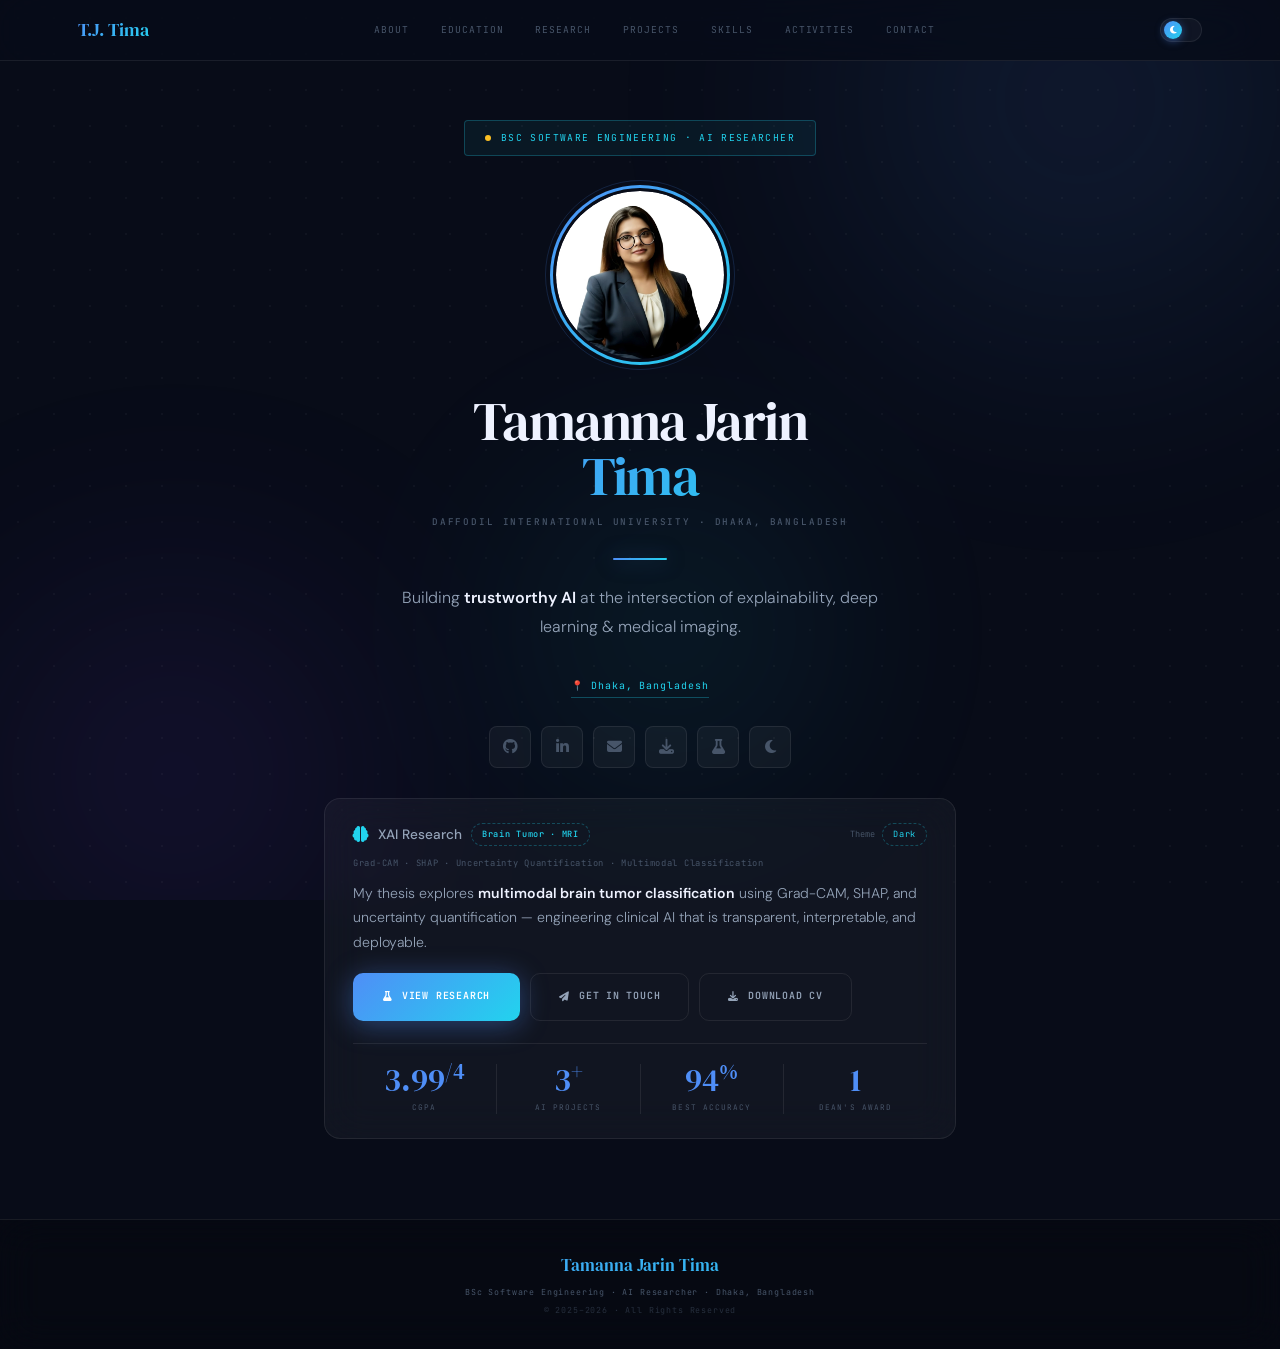
==== commit e8706a0c: "updated" ====
--- a/index.html
+++ b/index.html
@@ -4,10 +4,24 @@
 <meta charset="UTF-8"/>
 <meta name="viewport" content="width=device-width, initial-scale=1.0"/>
 <title>Tamanna Jarin Tima — AI Researcher</title>
+
+<!--
+  FIX: Apply theme BEFORE any CSS loads to prevent FOUC.
+  This tiny inline script runs synchronously, before the browser paints anything.
+-->
+<script>
+  (function(){
+    var t;
+    try{ t = localStorage.getItem('tj-theme'); }catch(e){}
+    if(t === 'light' || t === 'dark') document.documentElement.setAttribute('data-theme', t);
+  })();
+</script>
+
 <link href="https://cdn.jsdelivr.net/npm/bootstrap@5.3.2/dist/css/bootstrap.min.css" rel="stylesheet"/>
 <link rel="stylesheet" href="https://cdnjs.cloudflare.com/ajax/libs/font-awesome/6.5.1/css/all.min.css"/>
 <link href="https://fonts.googleapis.com/css2?family=DM+Serif+Display:ital@0;1&family=DM+Sans:ital,opsz,wght@0,9..40,300;0,9..40,400;0,9..40,500;0,9..40,600;0,9..40,700;1,9..40,300&family=JetBrains+Mono:wght@400;500;600&display=swap" rel="stylesheet"/>
 <link rel="stylesheet" href="_variables.css"/>
+
 <style>
 /* ── HERO — CENTERED LAYOUT ── */
 #hero {
@@ -15,7 +29,10 @@
   display: flex;
   align-items: center;
   justify-content: center;
-  padding: clamp(100px, 14vw, 130px) 0 clamp(60px, 8vw, 80px);
+  /* FIX: top padding accounts for 60px fixed navbar */
+  padding: clamp(90px, 14vw, 120px) 0 clamp(60px, 8vw, 80px);
+  position: relative;
+  z-index: 1;
 }
 
 .hero-center {
@@ -157,6 +174,7 @@
   display: flex; align-items: center; justify-content: center;
   color: var(--text-muted); font-size: 15px;
   transition: all 0.2s; text-decoration: none;
+  cursor: pointer;
 }
 .soc-btn:hover {
   background: rgba(79,142,247,0.1);
@@ -235,8 +253,6 @@
 }
 
 @media (max-width: 560px) {
-  .hero-tabs { gap: 0; }
-  .hero-tab { padding: 9px 10px; font-size: 0.53rem; }
   .hc-btns .btn-primary-custom,
   .hc-btns .btn-ghost-custom { font-size: 0.55rem; padding: 11px 18px; }
   .hero-stats { flex-wrap: wrap; }
@@ -256,9 +272,12 @@
 
 <div id="scroll-progress"></div>
 
+<!-- ══ NAVBAR ══ -->
 <nav id="navbar">
   <div class="nav-inner">
     <a href="index.html" class="nav-brand">T.J. Tima</a>
+
+    <!-- Desktop links -->
     <div class="nav-links-wrap">
       <a href="about.html"      class="nav-link-item">About</a>
       <a href="education.html"  class="nav-link-item">Education</a>
@@ -268,12 +287,16 @@
       <a href="activities.html" class="nav-link-item">Activities</a>
       <a href="contact.html"    class="nav-link-item">Contact</a>
     </div>
+
     <div class="nav-right">
-      <button id="theme-toggle" aria-label="Toggle theme">
+      <!-- FIX: Use unified tj-theme-toggle class instead of specific id -->
+      <button class="tj-theme-toggle" id="theme-toggle" aria-label="Toggle theme">
         <div class="toggle-thumb" id="toggle-thumb">
-          <i class="fas fa-moon" id="toggle-icon"></i>
+          <!-- FIX: Use unified tj-theme-icon class so _shared.js can sync all icons -->
+          <i class="fas fa-moon tj-theme-icon"></i>
         </div>
       </button>
+      <!-- FIX: Hamburger only shown via CSS on mobile -->
       <button class="nav-ham" id="nav-ham" aria-label="Open menu" aria-expanded="false">
         <span></span><span></span><span></span>
       </button>
@@ -281,7 +304,8 @@
   </div>
 </nav>
 
-<div class="mob-nav" id="mob-nav">
+<!-- FIX: Mobile nav sits right after navbar in DOM, hidden by CSS until .open -->
+<div class="mob-nav" id="mob-nav" role="navigation" aria-label="Mobile navigation">
   <a href="about.html"><i class="fas fa-user-circle" style="width:16px;color:var(--accent-blue)"></i>About</a>
   <a href="education.html"><i class="fas fa-graduation-cap" style="width:16px;color:var(--accent-blue)"></i>Education</a>
   <a href="research.html"><i class="fas fa-flask" style="width:16px;color:var(--accent-blue)"></i>Research</a>
@@ -303,7 +327,7 @@
     <!-- Circular Photo -->
     <div class="photo-ring-wrap">
       <div class="photo-ring-inner">
-        <img src="images/profile.jpeg" alt="Tamanna Jarin Tima"/>
+        <img src="images/profile.jpeg" alt="Tamanna Jarin Tima — AI Researcher at Daffodil International University"/>
       </div>
     </div>
 
@@ -323,17 +347,18 @@
     </p>
 
     <!-- Location -->
-    <span class="hero-location">Dhaka, Bangladesh</span>
+    <span class="hero-location">📍 Dhaka, Bangladesh</span>
 
     <!-- Social Icons -->
     <div class="social-row">
-      <a href="#" class="soc-btn" title="GitHub"><i class="fab fa-github"></i></a>
-      <a href="#" class="soc-btn" title="LinkedIn"><i class="fab fa-linkedin-in"></i></a>
-      <a href="mailto:" class="soc-btn" title="Email"><i class="fas fa-envelope"></i></a>
-      <a href="CV_TIMA_2026.pdf" class="soc-btn" title="Download CV" download><i class="fas fa-download"></i></a>
-      <a href="research.html" class="soc-btn" title="Research"><i class="fas fa-flask"></i></a>
-      <button id="theme-toggle-2" class="soc-btn" title="Toggle Theme" aria-label="Toggle theme" style="cursor:pointer;border:1px solid var(--border);">
-        <i class="fas fa-moon" id="toggle-icon-2"></i>
+      <a href="#" class="soc-btn" title="GitHub" aria-label="GitHub"><i class="fab fa-github"></i></a>
+      <a href="#" class="soc-btn" title="LinkedIn" aria-label="LinkedIn"><i class="fab fa-linkedin-in"></i></a>
+      <a href="mailto:" class="soc-btn" title="Email" aria-label="Email"><i class="fas fa-envelope"></i></a>
+      <a href="CV_TIMA_2026.pdf" class="soc-btn" title="Download CV" aria-label="Download CV" download><i class="fas fa-download"></i></a>
+      <a href="research.html" class="soc-btn" title="Research" aria-label="Research"><i class="fas fa-flask"></i></a>
+      <!-- FIX: Use tj-theme-toggle class — _shared.js handles all toggles uniformly -->
+      <button class="soc-btn tj-theme-toggle" title="Toggle Theme" aria-label="Toggle theme">
+        <i class="fas fa-moon tj-theme-icon"></i>
       </button>
     </div>
 
@@ -346,7 +371,7 @@
           <span class="hc-badge">Brain Tumor · MRI</span>
         </div>
         <div class="hc-theme">
-          Theme <span class="hc-badge">Dark ↓</span>
+          Theme <span class="hc-badge" id="theme-label">Dark</span>
         </div>
       </div>
       <div class="hc-sub">Grad-CAM · SHAP · Uncertainty Quantification · Multimodal Classification</div>
@@ -357,8 +382,8 @@
       </p>
 
       <div class="hc-btns">
-        <a href="research.html" class="btn-primary-custom"><i class="fas fa-flask"></i> View Research</a>
-        <a href="contact.html"  class="btn-ghost-custom"><i class="fas fa-paper-plane"></i> Get in Touch</a>
+        <a href="research.html"    class="btn-primary-custom"><i class="fas fa-flask"></i> View Research</a>
+        <a href="contact.html"     class="btn-ghost-custom"><i class="fas fa-paper-plane"></i> Get in Touch</a>
         <a href="CV_TIMA_2026.pdf" class="btn-ghost-custom" download><i class="fas fa-download"></i> Download CV</a>
       </div>
 
@@ -394,28 +419,23 @@
 </footer>
 
 <script src="https://cdn.jsdelivr.net/npm/bootstrap@5.3.2/dist/js/bootstrap.bundle.min.js"></script>
+<!-- FIX: _shared.js now handles ALL theme toggles, nav, reveals, scroll — no inline JS needed -->
 <script src="_shared.js"></script>
 <script>
-  /* Secondary theme toggle in social row */
-  const t2 = document.getElementById('theme-toggle-2');
-  const i2 = document.getElementById('toggle-icon-2');
-  if (t2) {
-    function syncIcon2() {
-      const isDark = document.documentElement.getAttribute('data-theme') === 'dark';
-      if (i2) i2.className = isDark ? 'fas fa-moon' : 'fas fa-sun';
+  /* Sync the "Theme: Dark/Light" label inside the hero card */
+  (function syncThemeLabel() {
+    var label = document.getElementById('theme-label');
+    if (!label) return;
+    function update() {
+      var isDark = document.documentElement.getAttribute('data-theme') === 'dark';
+      label.textContent = isDark ? 'Dark' : 'Light';
     }
-    syncIcon2();
-    t2.addEventListener('click', () => {
-      const next = document.documentElement.getAttribute('data-theme') === 'dark' ? 'light' : 'dark';
-      document.documentElement.setAttribute('data-theme', next);
-      try { localStorage.setItem('tj-theme', next); } catch(e){}
-      syncIcon2();
-      const mainIcon = document.getElementById('toggle-icon');
-      if (mainIcon) mainIcon.className = next === 'dark' ? 'fas fa-moon' : 'fas fa-sun';
-      const thumb = document.getElementById('toggle-thumb');
-      /* trigger _shared.js observer via storage event if needed */
+    update();
+    /* Re-sync whenever any theme toggle is clicked */
+    document.querySelectorAll('.tj-theme-toggle').forEach(function(btn) {
+      btn.addEventListener('click', function() { setTimeout(update, 0); });
     });
-  }
+  })();
 </script>
 </body>
 </html>
--- a/_variables.css
+++ b/_variables.css
@@ -2,10 +2,6 @@
    SHARED DESIGN TOKENS — import in every page
    Usage: <link rel="stylesheet" href="_variables.css">
 ══════════════════════════════════════════════ */
-
-/* Google Fonts — paste in <head> of each page:
-   <link href="https://fonts.googleapis.com/css2?family=DM+Serif+Display:ital@0;1&family=DM+Sans:ital,opsz,wght@0,9..40,300;0,9..40,400;0,9..40,500;0,9..40,600;0,9..40,700;1,9..40,300&family=JetBrains+Mono:wght@400;500;600&display=swap" rel="stylesheet">
-*/
 
 /* ─── CSS CUSTOM PROPERTIES ─── */
 :root {
@@ -54,12 +50,18 @@
 *, *::before, *::after { box-sizing: border-box; margin: 0; padding: 0; }
 html { scroll-behavior: smooth; }
 
+/* FIX: Prevent FOUC — hide body until theme is applied by _shared.js */
+/* body starts invisible for <5ms then JS sets data-theme and we show it */
 body {
   font-family: 'DM Sans', sans-serif;
   background: var(--bg-primary);
   color: var(--text-primary);
   overflow-x: hidden;
   line-height: 1.7;
+  /* FIX: Remove transition on body background to prevent FOUC flash */
+  /* transition is re-added via .theme-ready class set by JS */
+}
+body.theme-ready {
   transition: background 0.4s ease, color 0.4s ease;
 }
 
@@ -170,14 +172,20 @@
 .nav-ham.open span:nth-child(2) { opacity: 0; }
 .nav-ham.open span:nth-child(3) { transform: rotate(-45deg) translate(4px, -4px); }
 
+/* FIX: Mobile nav — use display:none by default, only show when .open class is added */
 .mob-nav {
-  display: none; position: fixed; top: 60px; left: 16px; right: 16px;
+  display: none;
+  position: fixed;
+  /* FIX: Use top:60px exactly matching nav height */
+  top: 60px; left: 16px; right: 16px;
   background: var(--nav-bg); backdrop-filter: blur(32px);
   border: 1px solid var(--border); border-radius: 16px;
   padding: 12px; z-index: 999; flex-direction: column; gap: 4px;
   box-shadow: var(--shadow);
 }
+/* FIX: Only display:flex when explicitly .open — not just when rendered */
 .mob-nav.open { display: flex; }
+
 .mob-nav a {
   font-family: 'JetBrains Mono', monospace; font-size: 0.65rem;
   letter-spacing: 0.1em; text-transform: uppercase; color: var(--text-secondary);
@@ -186,7 +194,17 @@
 }
 .mob-nav a:hover { color: var(--accent-blue); background: rgba(79,142,247,0.08); }
 
-@media (max-width: 820px) { .nav-links-wrap { display: none; } .nav-ham { display: flex; } }
+/* FIX: Hide hamburger on desktop, show on mobile */
+@media (min-width: 821px) {
+  .nav-ham { display: none !important; }
+  .nav-links-wrap { display: flex !important; }
+  /* Ensure mobile nav can never show on desktop even if .open class leaks */
+  .mob-nav { display: none !important; }
+}
+@media (max-width: 820px) {
+  .nav-links-wrap { display: none !important; }
+  .nav-ham { display: flex; }
+}
 @media (max-width: 480px) { .nav-inner { padding: 0 16px; } }
 
 /* ─── SECTION HELPERS ─── */
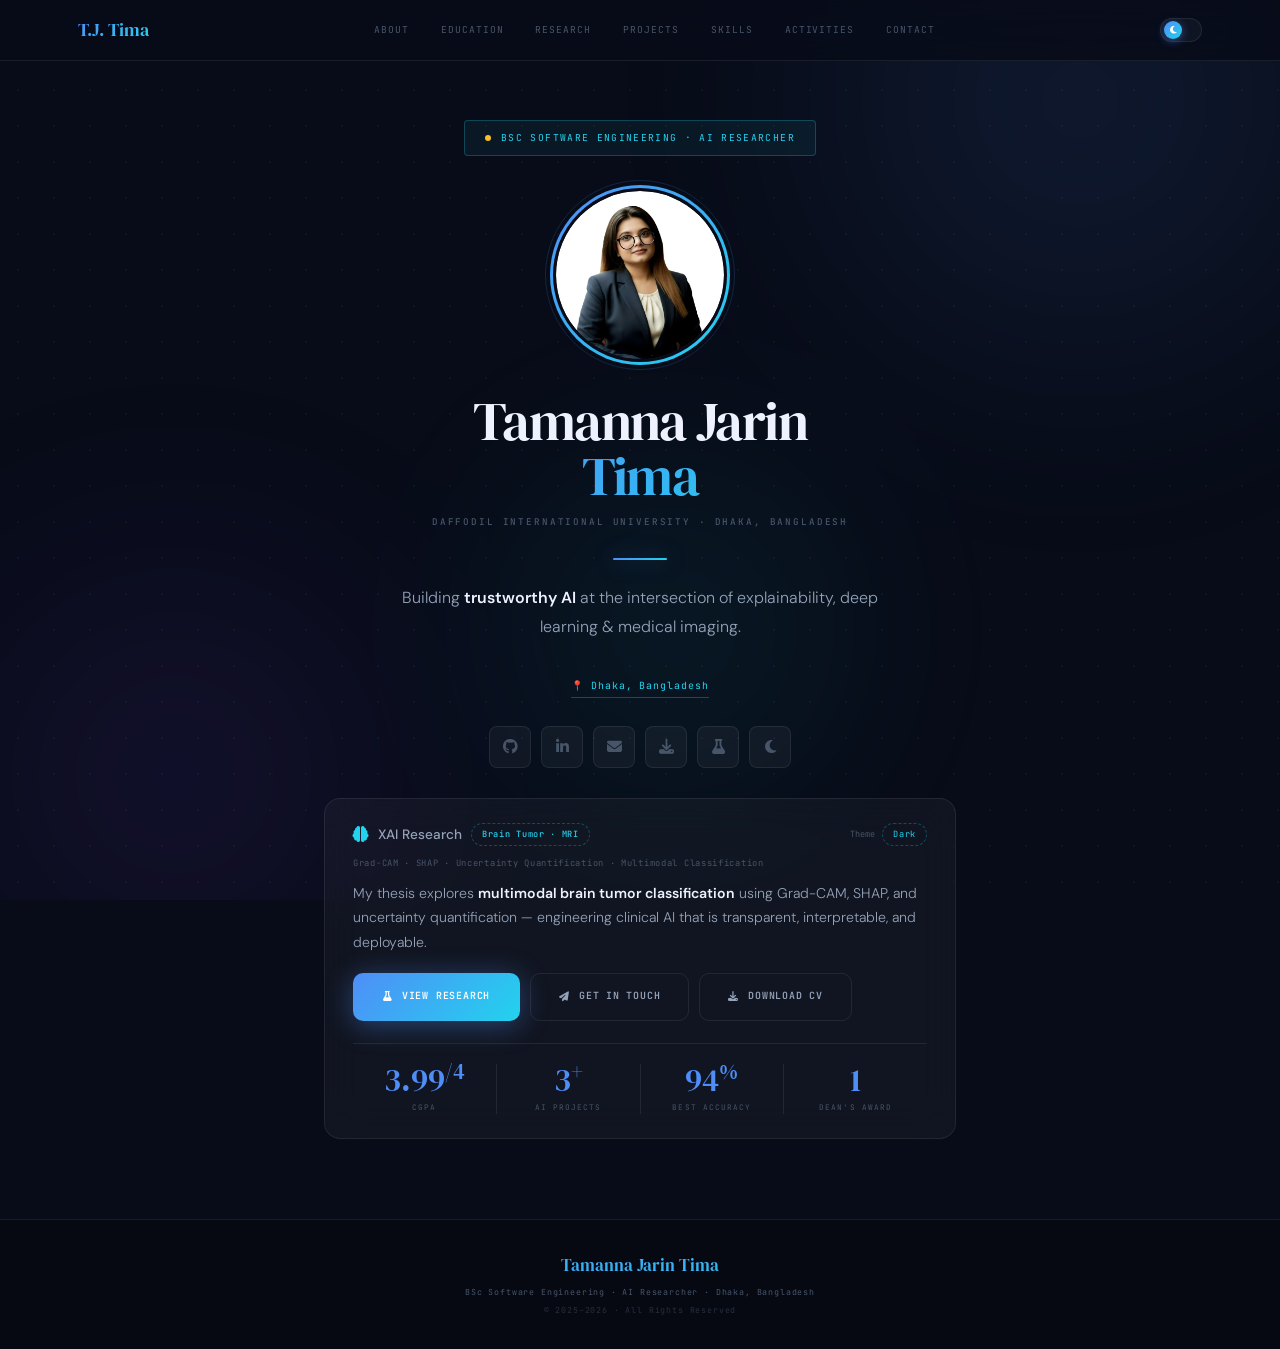
==== commit adbfa3f5: "updated" ====
--- a/index.html
+++ b/index.html
@@ -6,15 +6,12 @@
 <title>Tamanna Jarin Tima — AI Researcher</title>
 
 <!--
-  FIX: Apply theme BEFORE any CSS loads to prevent FOUC.
-  This tiny inline script runs synchronously, before the browser paints anything.
+  ▶ THEME ANTI-FLICKER — must be first script in <head>, before any CSS.
+    Reads localStorage synchronously and sets data-theme before the browser
+    paints a single pixel. This eliminates the white flash completely.
 -->
 <script>
-  (function(){
-    var t;
-    try{ t = localStorage.getItem('tj-theme'); }catch(e){}
-    if(t === 'light' || t === 'dark') document.documentElement.setAttribute('data-theme', t);
-  })();
+(function(){var t;try{t=localStorage.getItem('tj-theme');}catch(e){}if(t==='light'||t==='dark'){document.documentElement.setAttribute('data-theme',t);}})();
 </script>
 
 <link href="https://cdn.jsdelivr.net/npm/bootstrap@5.3.2/dist/css/bootstrap.min.css" rel="stylesheet"/>
@@ -23,29 +20,18 @@
 <link rel="stylesheet" href="_variables.css"/>
 
 <style>
-/* ── HERO — CENTERED LAYOUT ── */
+/* ── HERO ── */
 #hero {
   min-height: 100vh;
-  display: flex;
-  align-items: center;
-  justify-content: center;
-  /* FIX: top padding accounts for 60px fixed navbar */
-  padding: clamp(90px, 14vw, 120px) 0 clamp(60px, 8vw, 80px);
-  position: relative;
-  z-index: 1;
-}
-
+  display: flex; align-items: center; justify-content: center;
+  padding: clamp(90px,14vw,120px) 0 clamp(60px,8vw,80px);
+  position: relative; z-index: 1;
+}
 .hero-center {
-  display: flex;
-  flex-direction: column;
-  align-items: center;
-  text-align: center;
-  max-width: 680px;
-  margin: 0 auto;
-  padding: 0 24px;
-}
-
-/* Status Badge */
+  display: flex; flex-direction: column; align-items: center;
+  text-align: center; max-width: 680px; margin: 0 auto; padding: 0 24px;
+}
+
 .status-badge {
   display: inline-flex; align-items: center; gap: 10px;
   font-family: 'JetBrains Mono', monospace; font-size: 0.6rem;
@@ -59,109 +45,67 @@
   background: var(--accent-gold); animation: pulse 2s infinite;
 }
 
-/* Circular Photo */
 .photo-ring-wrap {
-  position: relative;
-  width: 174px; height: 174px;
-  margin-bottom: 32px;
+  position: relative; width: 174px; height: 174px; margin-bottom: 32px;
   animation: fadeUp 0.5s 0.06s ease both;
 }
 .photo-ring-wrap::before {
-  content: '';
-  position: absolute; inset: -3px;
-  border-radius: 50%;
-  background: var(--grad-1);
-  z-index: 0;
+  content: ''; position: absolute; inset: -3px; border-radius: 50%;
+  background: var(--grad-1); z-index: 0;
 }
 .photo-ring-wrap::after {
-  content: '';
-  position: absolute; inset: -8px;
-  border-radius: 50%;
-  border: 1px solid rgba(79,142,247,0.18);
-  z-index: 0;
+  content: ''; position: absolute; inset: -8px; border-radius: 50%;
+  border: 1px solid rgba(79,142,247,0.18); z-index: 0;
 }
 .photo-ring-inner {
-  position: relative; z-index: 1;
-  width: 174px; height: 174px;
-  border-radius: 50%;
-  border: 3px solid var(--bg-primary);
-  overflow: hidden;
-  background: var(--bg-secondary);
+  position: relative; z-index: 1; width: 174px; height: 174px;
+  border-radius: 50%; border: 3px solid var(--bg-primary);
+  overflow: hidden; background: var(--bg-secondary);
 }
 .photo-ring-inner img {
-  width: 100%; height: 100%;
-  object-fit: cover; object-position: top center;
-  border-radius: 50%; display: block;
-  filter: saturate(0.92);
-  transition: filter 0.4s;
+  width: 100%; height: 100%; object-fit: cover; object-position: top center;
+  border-radius: 50%; display: block; filter: saturate(0.92); transition: filter 0.4s;
 }
 .photo-ring-inner img:hover { filter: saturate(1.08); }
 
-/* Name */
-.hero-name {
-  font-family: 'DM Serif Display', serif;
-  margin-bottom: 6px;
-  animation: fadeUp 0.5s 0.1s ease both;
-}
+.hero-name { font-family: 'DM Serif Display', serif; margin-bottom: 6px; animation: fadeUp 0.5s 0.1s ease both; }
 .name-first {
-  display: block;
-  font-size: clamp(2.2rem, 6vw, 3.4rem);
-  color: var(--text-primary);
-  line-height: 1; letter-spacing: -0.03em;
+  display: block; font-size: clamp(2.2rem,6vw,3.4rem);
+  color: var(--text-primary); line-height: 1; letter-spacing: -0.03em;
 }
 .name-last {
-  display: block;
-  font-size: clamp(2.2rem, 6vw, 3.4rem);
-  background: var(--grad-1);
-  -webkit-background-clip: text; -webkit-text-fill-color: transparent;
+  display: block; font-size: clamp(2.2rem,6vw,3.4rem);
+  background: var(--grad-1); -webkit-background-clip: text; -webkit-text-fill-color: transparent; background-clip: text;
   line-height: 1; letter-spacing: -0.03em;
 }
 .name-uni {
   display: block; margin-top: 14px;
   font-family: 'JetBrains Mono', monospace;
-  font-size: clamp(0.5rem, 1.3vw, 0.58rem);
+  font-size: clamp(0.5rem,1.3vw,0.58rem);
   color: var(--text-muted); letter-spacing: 0.2em; text-transform: uppercase;
 }
 
-/* Role line */
-.hero-role {
-  font-family: 'JetBrains Mono', monospace;
-  font-size: 0.62rem; letter-spacing: 0.14em; text-transform: uppercase;
-  color: var(--text-muted); margin: 10px 0 0;
-  animation: fadeUp 0.5s 0.14s ease both;
-}
-
-/* Divider */
 .hero-divider {
-  width: 54px; height: 2px;
-  background: var(--grad-1); border-radius: 2px;
-  margin: 24px auto;
-  animation: fadeUp 0.5s 0.18s ease both;
+  width: 54px; height: 2px; background: var(--grad-1); border-radius: 2px;
+  margin: 24px auto; animation: fadeUp 0.5s 0.18s ease both;
   box-shadow: 0 0 20px rgba(79,142,247,0.5);
 }
 
-/* Tagline */
 .hero-tagline {
-  font-size: clamp(0.88rem, 2vw, 1rem);
-  color: var(--text-secondary); line-height: 1.8;
-  max-width: 480px; font-weight: 300;
+  font-size: clamp(0.88rem,2vw,1rem); color: var(--text-secondary);
+  line-height: 1.8; max-width: 480px; font-weight: 300;
   animation: fadeUp 0.5s 0.22s ease both;
 }
 .hero-tagline strong { color: var(--text-primary); font-weight: 600; }
 
-/* Location */
 .hero-location {
-  font-family: 'JetBrains Mono', monospace;
-  font-size: 0.62rem; letter-spacing: 0.1em;
-  color: var(--accent-cyan);
-  border-bottom: 1px solid rgba(34,211,238,0.3);
-  padding-bottom: 2px;
-  margin: 20px 0 28px;
-  animation: fadeUp 0.5s 0.26s ease both;
+  font-family: 'JetBrains Mono', monospace; font-size: 0.62rem;
+  letter-spacing: 0.1em; color: var(--accent-cyan);
+  border-bottom: 1px solid rgba(34,211,238,0.3); padding-bottom: 2px;
+  margin: 20px 0 28px; animation: fadeUp 0.5s 0.26s ease both;
   display: inline-block;
 }
 
-/* Social Icon Row */
 .social-row {
   display: flex; gap: 10px; margin-bottom: 30px;
   animation: fadeUp 0.5s 0.3s ease both;
@@ -169,31 +113,21 @@
 }
 .soc-btn {
   width: 42px; height: 42px; border-radius: 8px;
-  border: 1px solid var(--border);
-  background: var(--bg-card);
+  border: 1px solid var(--border); background: var(--bg-card);
   display: flex; align-items: center; justify-content: center;
   color: var(--text-muted); font-size: 15px;
-  transition: all 0.2s; text-decoration: none;
-  cursor: pointer;
+  transition: all 0.2s; cursor: pointer;
 }
 .soc-btn:hover {
-  background: rgba(79,142,247,0.1);
-  border-color: rgba(79,142,247,0.35);
-  color: var(--accent-cyan);
-  transform: translateY(-2px);
-}
-
-/* Info / GitHub-style card */
+  background: rgba(79,142,247,0.1); border-color: rgba(79,142,247,0.35);
+  color: var(--accent-cyan); transform: translateY(-2px);
+}
+
 .hero-card {
-  width: 100%;
-  background: var(--bg-card);
-  border: 1px solid var(--border);
-  border-radius: var(--r);
-  padding: 24px 28px;
-  animation: fadeUp 0.5s 0.38s ease both;
-  text-align: left;
-  backdrop-filter: blur(20px);
-  transition: border-color 0.3s;
+  width: 100%; background: var(--bg-card); border: 1px solid var(--border);
+  border-radius: var(--r); padding: 24px 28px;
+  animation: fadeUp 0.5s 0.38s ease both; text-align: left;
+  backdrop-filter: blur(20px); transition: border-color 0.3s;
 }
 .hero-card:hover { border-color: var(--border-hover); }
 
@@ -201,56 +135,23 @@
   display: flex; align-items: center;
   justify-content: space-between; margin-bottom: 10px; flex-wrap: wrap; gap: 10px;
 }
-.hc-title {
-  display: flex; align-items: center; gap: 9px;
-  font-size: 0.85rem; color: var(--text-secondary); font-weight: 500;
-}
+.hc-title { display: flex; align-items: center; gap: 9px; font-size: 0.85rem; color: var(--text-secondary); font-weight: 500; }
 .hc-badge {
-  font-family: 'JetBrains Mono', monospace;
-  font-size: 0.54rem; color: var(--accent-cyan);
-  border: 1px dashed rgba(34,211,238,0.28);
-  border-radius: 20px; padding: 3px 10px; letter-spacing: 0.08em;
-}
-.hc-theme {
-  display: flex; align-items: center; gap: 7px;
-  font-family: 'JetBrains Mono', monospace;
-  font-size: 0.54rem; color: var(--text-muted);
-}
-.hc-sub {
-  font-family: 'JetBrains Mono', monospace;
-  font-size: 0.55rem; color: var(--text-muted);
-  letter-spacing: 0.08em; margin-bottom: 10px;
-}
-.hc-desc {
-  font-size: 0.88rem; color: var(--text-secondary);
-  line-height: 1.75; font-weight: 300; margin-bottom: 18px;
-}
+  font-family: 'JetBrains Mono', monospace; font-size: 0.54rem; color: var(--accent-cyan);
+  border: 1px dashed rgba(34,211,238,0.28); border-radius: 20px; padding: 3px 10px; letter-spacing: 0.08em;
+}
+.hc-theme { display: flex; align-items: center; gap: 7px; font-family: 'JetBrains Mono', monospace; font-size: 0.54rem; color: var(--text-muted); }
+.hc-sub { font-family: 'JetBrains Mono', monospace; font-size: 0.55rem; color: var(--text-muted); letter-spacing: 0.08em; margin-bottom: 10px; }
+.hc-desc { font-size: 0.88rem; color: var(--text-secondary); line-height: 1.75; font-weight: 300; margin-bottom: 18px; }
 .hc-desc strong { color: var(--text-primary); font-weight: 600; }
-
-/* CTA Buttons */
-.hc-btns {
-  display: flex; gap: 10px; flex-wrap: wrap; margin-bottom: 22px;
-}
-
-/* Stats */
-.hero-stats {
-  display: flex; gap: 0;
-  padding-top: 20px;
-  border-top: 1px solid var(--border);
-}
+.hc-btns { display: flex; gap: 10px; flex-wrap: wrap; margin-bottom: 22px; }
+
+.hero-stats { display: flex; gap: 0; padding-top: 20px; border-top: 1px solid var(--border); }
 .stat-item { flex: 1; text-align: center; }
 .stat-item + .stat-item { border-left: 1px solid var(--border); }
-.stat-num {
-  font-family: 'DM Serif Display', serif;
-  font-size: clamp(1.6rem, 3.5vw, 2rem);
-  color: var(--accent-blue); line-height: 1;
-}
+.stat-num { font-family: 'DM Serif Display', serif; font-size: clamp(1.6rem,3.5vw,2rem); color: var(--accent-blue); line-height: 1; }
 .stat-num sup { font-size: 0.7em; }
-.stat-label {
-  font-family: 'JetBrains Mono', monospace;
-  font-size: 0.48rem; color: var(--text-muted);
-  letter-spacing: 0.14em; text-transform: uppercase; margin-top: 5px;
-}
+.stat-label { font-family: 'JetBrains Mono', monospace; font-size: 0.48rem; color: var(--text-muted); letter-spacing: 0.14em; text-transform: uppercase; margin-top: 5px; }
 
 @media (max-width: 560px) {
   .hc-btns .btn-primary-custom,
@@ -269,7 +170,6 @@
   <div class="orb orb-3"></div>
 </div>
 <div class="bg-dots" aria-hidden="true"></div>
-
 <div id="scroll-progress"></div>
 
 <!-- ══ NAVBAR ══ -->
@@ -277,7 +177,6 @@
   <div class="nav-inner">
     <a href="index.html" class="nav-brand">T.J. Tima</a>
 
-    <!-- Desktop links -->
     <div class="nav-links-wrap">
       <a href="about.html"      class="nav-link-item">About</a>
       <a href="education.html"  class="nav-link-item">Education</a>
@@ -289,14 +188,15 @@
     </div>
 
     <div class="nav-right">
-      <!-- FIX: Use unified tj-theme-toggle class instead of specific id -->
-      <button class="tj-theme-toggle" id="theme-toggle" aria-label="Toggle theme">
-        <div class="toggle-thumb" id="toggle-thumb">
-          <!-- FIX: Use unified tj-theme-icon class so _shared.js can sync all icons -->
-          <i class="fas fa-moon tj-theme-icon"></i>
+      <!--
+        tj-toggle  → picked up by _shared.js to toggle theme
+        tj-icon    → icon inside synced by _shared.js
+      -->
+      <button class="tj-toggle" id="theme-toggle" aria-label="Toggle theme">
+        <div class="toggle-thumb">
+          <i class="fas fa-moon tj-icon"></i>
         </div>
       </button>
-      <!-- FIX: Hamburger only shown via CSS on mobile -->
       <button class="nav-ham" id="nav-ham" aria-label="Open menu" aria-expanded="false">
         <span></span><span></span><span></span>
       </button>
@@ -304,34 +204,31 @@
   </div>
 </nav>
 
-<!-- FIX: Mobile nav sits right after navbar in DOM, hidden by CSS until .open -->
+<!-- Mobile nav — display:none in CSS, .open added by _shared.js -->
 <div class="mob-nav" id="mob-nav" role="navigation" aria-label="Mobile navigation">
-  <a href="about.html"><i class="fas fa-user-circle" style="width:16px;color:var(--accent-blue)"></i>About</a>
-  <a href="education.html"><i class="fas fa-graduation-cap" style="width:16px;color:var(--accent-blue)"></i>Education</a>
-  <a href="research.html"><i class="fas fa-flask" style="width:16px;color:var(--accent-blue)"></i>Research</a>
-  <a href="projects.html"><i class="fas fa-code" style="width:16px;color:var(--accent-blue)"></i>Projects</a>
-  <a href="skills.html"><i class="fas fa-tools" style="width:16px;color:var(--accent-blue)"></i>Skills</a>
-  <a href="activities.html"><i class="fas fa-star" style="width:16px;color:var(--accent-blue)"></i>Activities</a>
-  <a href="contact.html"><i class="fas fa-envelope" style="width:16px;color:var(--accent-blue)"></i>Contact</a>
+  <a href="about.html">      <i class="fas fa-user-circle"  style="width:16px;color:var(--accent-blue)"></i>About</a>
+  <a href="education.html">  <i class="fas fa-graduation-cap" style="width:16px;color:var(--accent-blue)"></i>Education</a>
+  <a href="research.html">   <i class="fas fa-flask"         style="width:16px;color:var(--accent-blue)"></i>Research</a>
+  <a href="projects.html">   <i class="fas fa-code"          style="width:16px;color:var(--accent-blue)"></i>Projects</a>
+  <a href="skills.html">     <i class="fas fa-tools"         style="width:16px;color:var(--accent-blue)"></i>Skills</a>
+  <a href="activities.html"> <i class="fas fa-star"          style="width:16px;color:var(--accent-blue)"></i>Activities</a>
+  <a href="contact.html">    <i class="fas fa-envelope"      style="width:16px;color:var(--accent-blue)"></i>Contact</a>
 </div>
 
-<!-- ══ HERO SECTION ══ -->
+<!-- ══ HERO ══ -->
 <section id="hero">
   <div class="hero-center">
 
-    <!-- Status Badge -->
     <div class="status-badge">
       <div class="status-dot"></div>BSc Software Engineering · AI Researcher
     </div>
 
-    <!-- Circular Photo -->
     <div class="photo-ring-wrap">
       <div class="photo-ring-inner">
-        <img src="images/profile.jpeg" alt="Tamanna Jarin Tima — AI Researcher at Daffodil International University"/>
+        <img src="images/profile.jpeg" alt="Tamanna Jarin Tima"/>
       </div>
     </div>
 
-    <!-- Name -->
     <h1 class="hero-name">
       <span class="name-first">Tamanna Jarin</span>
       <span class="name-last">Tima</span>
@@ -340,29 +237,25 @@
 
     <div class="hero-divider"></div>
 
-    <!-- Tagline -->
     <p class="hero-tagline">
       Building <strong>trustworthy AI</strong> at the intersection of explainability,
       deep learning &amp; medical imaging.
     </p>
 
-    <!-- Location -->
     <span class="hero-location">📍 Dhaka, Bangladesh</span>
 
-    <!-- Social Icons -->
     <div class="social-row">
-      <a href="#" class="soc-btn" title="GitHub" aria-label="GitHub"><i class="fab fa-github"></i></a>
-      <a href="#" class="soc-btn" title="LinkedIn" aria-label="LinkedIn"><i class="fab fa-linkedin-in"></i></a>
-      <a href="mailto:" class="soc-btn" title="Email" aria-label="Email"><i class="fas fa-envelope"></i></a>
-      <a href="CV_TIMA_2026.pdf" class="soc-btn" title="Download CV" aria-label="Download CV" download><i class="fas fa-download"></i></a>
-      <a href="research.html" class="soc-btn" title="Research" aria-label="Research"><i class="fas fa-flask"></i></a>
-      <!-- FIX: Use tj-theme-toggle class — _shared.js handles all toggles uniformly -->
-      <button class="soc-btn tj-theme-toggle" title="Toggle Theme" aria-label="Toggle theme">
-        <i class="fas fa-moon tj-theme-icon"></i>
+      <a href="#"                  class="soc-btn" title="GitHub"      aria-label="GitHub"><i class="fab fa-github"></i></a>
+      <a href="#"                  class="soc-btn" title="LinkedIn"    aria-label="LinkedIn"><i class="fab fa-linkedin-in"></i></a>
+      <a href="mailto:"            class="soc-btn" title="Email"       aria-label="Email"><i class="fas fa-envelope"></i></a>
+      <a href="CV_TIMA_2026.pdf"   class="soc-btn" title="Download CV" aria-label="Download CV" download><i class="fas fa-download"></i></a>
+      <a href="research.html"      class="soc-btn" title="Research"    aria-label="Research"><i class="fas fa-flask"></i></a>
+      <!-- Second theme toggle in social row — same tj-toggle + tj-icon classes -->
+      <button class="soc-btn tj-toggle" title="Toggle Theme" aria-label="Toggle theme">
+        <i class="fas fa-moon tj-icon"></i>
       </button>
     </div>
 
-    <!-- Info Card (GitHub-style) -->
     <div class="hero-card">
       <div class="hc-header">
         <div class="hc-title">
@@ -380,30 +273,16 @@
         SHAP, and uncertainty quantification — engineering clinical AI that is transparent,
         interpretable, and deployable.
       </p>
-
       <div class="hc-btns">
         <a href="research.html"    class="btn-primary-custom"><i class="fas fa-flask"></i> View Research</a>
-        <a href="contact.html"     class="btn-ghost-custom"><i class="fas fa-paper-plane"></i> Get in Touch</a>
-        <a href="CV_TIMA_2026.pdf" class="btn-ghost-custom" download><i class="fas fa-download"></i> Download CV</a>
+        <a href="contact.html"     class="btn-ghost-custom"  ><i class="fas fa-paper-plane"></i> Get in Touch</a>
+        <a href="CV_TIMA_2026.pdf" class="btn-ghost-custom"  download><i class="fas fa-download"></i> Download CV</a>
       </div>
-
       <div class="hero-stats">
-        <div class="stat-item">
-          <div class="stat-num">3.99<sup>/4</sup></div>
-          <div class="stat-label">CGPA</div>
-        </div>
-        <div class="stat-item">
-          <div class="stat-num">3<sup>+</sup></div>
-          <div class="stat-label">AI Projects</div>
-        </div>
-        <div class="stat-item">
-          <div class="stat-num">94<sup>%</sup></div>
-          <div class="stat-label">Best Accuracy</div>
-        </div>
-        <div class="stat-item">
-          <div class="stat-num">1</div>
-          <div class="stat-label">Dean's Award</div>
-        </div>
+        <div class="stat-item"><div class="stat-num">3.99<sup>/4</sup></div><div class="stat-label">CGPA</div></div>
+        <div class="stat-item"><div class="stat-num">3<sup>+</sup></div><div class="stat-label">AI Projects</div></div>
+        <div class="stat-item"><div class="stat-num">94<sup>%</sup></div><div class="stat-label">Best Accuracy</div></div>
+        <div class="stat-item"><div class="stat-num">1</div><div class="stat-label">Dean's Award</div></div>
       </div>
     </div>
 
@@ -419,23 +298,6 @@
 </footer>
 
 <script src="https://cdn.jsdelivr.net/npm/bootstrap@5.3.2/dist/js/bootstrap.bundle.min.js"></script>
-<!-- FIX: _shared.js now handles ALL theme toggles, nav, reveals, scroll — no inline JS needed -->
 <script src="_shared.js"></script>
-<script>
-  /* Sync the "Theme: Dark/Light" label inside the hero card */
-  (function syncThemeLabel() {
-    var label = document.getElementById('theme-label');
-    if (!label) return;
-    function update() {
-      var isDark = document.documentElement.getAttribute('data-theme') === 'dark';
-      label.textContent = isDark ? 'Dark' : 'Light';
-    }
-    update();
-    /* Re-sync whenever any theme toggle is clicked */
-    document.querySelectorAll('.tj-theme-toggle').forEach(function(btn) {
-      btn.addEventListener('click', function() { setTimeout(update, 0); });
-    });
-  })();
-</script>
 </body>
 </html>
--- a/_variables.css
+++ b/_variables.css
@@ -1,11 +1,8 @@
 /* ══════════════════════════════════════════════
-   SHARED DESIGN TOKENS — import in every page
-   Usage: <link rel="stylesheet" href="_variables.css">
+   _variables.css  — shared design tokens
 ══════════════════════════════════════════════ */
 
-/* ─── CSS CUSTOM PROPERTIES ─── */
 :root {
-  /* Dark Theme (default) */
   --bg-primary:    #080c18;
   --bg-secondary:  #0d1225;
   --bg-card:       rgba(255,255,255,0.04);
@@ -22,10 +19,9 @@
   --grad-1: linear-gradient(135deg, #4f8ef7, #22d3ee);
   --grad-2: linear-gradient(135deg, #a78bfa, #4f8ef7);
   --grad-3: linear-gradient(135deg, #fbbf24, #fb923c);
-  --nav-bg: rgba(8,12,24,0.85);
+  --nav-bg: rgba(8,12,24,0.88);
   --shadow: 0 24px 64px rgba(0,0,0,0.5);
   --shadow-sm: 0 8px 32px rgba(0,0,0,0.3);
-  --glow-blue: 0 0 40px rgba(79,142,247,0.2);
   --r: 16px;
   --rs: 10px;
 }
@@ -43,27 +39,20 @@
   --nav-bg: rgba(248,250,255,0.92);
   --shadow: 0 24px 64px rgba(79,142,247,0.1);
   --shadow-sm: 0 8px 32px rgba(0,0,0,0.08);
-  --glow-blue: 0 0 40px rgba(79,142,247,0.12);
-}
-
-/* ─── RESET & BASE ─── */
+}
+
+/* ─── RESET ─── */
 *, *::before, *::after { box-sizing: border-box; margin: 0; padding: 0; }
 html { scroll-behavior: smooth; }
 
-/* FIX: Prevent FOUC — hide body until theme is applied by _shared.js */
-/* body starts invisible for <5ms then JS sets data-theme and we show it */
 body {
   font-family: 'DM Sans', sans-serif;
   background: var(--bg-primary);
   color: var(--text-primary);
   overflow-x: hidden;
   line-height: 1.7;
-  /* FIX: Remove transition on body background to prevent FOUC flash */
-  /* transition is re-added via .theme-ready class set by JS */
-}
-body.theme-ready {
-  transition: background 0.4s ease, color 0.4s ease;
-}
+}
+body.theme-ready { transition: background 0.4s ease, color 0.4s ease; }
 
 ::selection { background: rgba(79,142,247,0.3); color: var(--text-primary); }
 ::-webkit-scrollbar { width: 4px; }
@@ -72,10 +61,9 @@
 a { color: inherit; text-decoration: none; }
 img { max-width: 100%; display: block; }
 
-/* ─── ANIMATED BACKGROUND ─── */
+/* ─── BG ORBS ─── */
 .bg-scene {
   position: fixed; inset: 0; pointer-events: none; z-index: 0; overflow: hidden;
-  transition: opacity 0.4s;
 }
 [data-theme="light"] .bg-scene { opacity: 0.4; }
 .orb { position: absolute; border-radius: 50%; filter: blur(110px); opacity: 0.14; }
@@ -97,15 +85,14 @@
   top: 45%; left: 35%;
   animation: floatC 25s ease-in-out infinite alternate;
 }
-@keyframes floatA { to { transform: translate(-100px, 120px) scale(1.1); } }
-@keyframes floatB { to { transform: translate(80px, -90px) scale(1.08); } }
-@keyframes floatC { to { transform: translate(-70px, 70px) scale(0.9); } }
+@keyframes floatA { to { transform: translate(-100px,120px) scale(1.1); } }
+@keyframes floatB { to { transform: translate(80px,-90px) scale(1.08); } }
+@keyframes floatC { to { transform: translate(-70px,70px) scale(0.9); } }
 
 .bg-dots {
   position: fixed; inset: 0; pointer-events: none; z-index: 0;
   background-image: radial-gradient(circle, rgba(255,255,255,0.035) 1px, transparent 1px);
   background-size: 36px 36px;
-  transition: opacity 0.4s;
 }
 [data-theme="light"] .bg-dots { opacity: 0.5; }
 
@@ -116,13 +103,13 @@
   transition: width 0.1s linear;
 }
 
-/* ─── NAVIGATION ─── */
+/* ─── NAVBAR ─── */
 #navbar {
   position: fixed; top: 0; left: 0; right: 0; z-index: 1000;
   background: var(--nav-bg);
   backdrop-filter: blur(28px) saturate(180%);
+  -webkit-backdrop-filter: blur(28px) saturate(180%);
   border-bottom: 1px solid var(--border);
-  transition: all 0.3s ease;
 }
 .nav-inner {
   max-width: 1180px; margin: 0 auto; padding: 0 28px;
@@ -132,25 +119,28 @@
   font-family: 'DM Serif Display', serif; font-size: 1.15rem;
   background: var(--grad-1);
   -webkit-background-clip: text; -webkit-text-fill-color: transparent;
+  background-clip: text;
   white-space: nowrap;
+  flex-shrink: 0;
 }
 .nav-links-wrap { display: flex; align-items: center; gap: 4px; }
 .nav-link-item {
   font-family: 'JetBrains Mono', monospace; font-size: 0.6rem;
   letter-spacing: 0.1em; text-transform: uppercase;
   color: var(--text-muted); padding: 7px 14px; border-radius: 30px;
-  transition: all 0.2s; cursor: pointer;
+  transition: all 0.2s; white-space: nowrap;
 }
 .nav-link-item:hover, .nav-link-item.active {
   color: var(--accent-blue); background: rgba(79,142,247,0.1);
 }
-.nav-right { display: flex; align-items: center; gap: 10px; }
-
-/* Theme Toggle */
+.nav-right { display: flex; align-items: center; gap: 10px; flex-shrink: 0; }
+
+/* Theme toggle pill */
 #theme-toggle {
   width: 42px; height: 24px; background: var(--bg-card); border: 1px solid var(--border);
-  border-radius: 30px; cursor: pointer; position: relative; transition: all 0.3s;
+  border-radius: 30px; cursor: pointer; position: relative;
   display: flex; align-items: center; padding: 2px 3px; flex-shrink: 0;
+  transition: border-color 0.3s;
 }
 #theme-toggle:hover { border-color: var(--accent-blue); }
 .toggle-thumb {
@@ -162,28 +152,38 @@
 }
 [data-theme="light"] .toggle-thumb { transform: translateX(18px); }
 
-/* Hamburger */
+/* Hamburger — hidden on desktop */
 .nav-ham {
-  display: none; flex-direction: column; gap: 4px;
+  display: none;
+  flex-direction: column; gap: 4px;
   background: none; border: none; cursor: pointer; padding: 8px;
 }
-.nav-ham span { display: block; width: 20px; height: 2px; background: var(--text-secondary); border-radius: 2px; transition: 0.3s; }
-.nav-ham.open span:nth-child(1) { transform: rotate(45deg) translate(4px, 4px); }
+.nav-ham span {
+  display: block; width: 20px; height: 2px;
+  background: var(--text-secondary); border-radius: 2px; transition: 0.3s;
+}
+.nav-ham.open span:nth-child(1) { transform: rotate(45deg) translate(4px,4px); }
 .nav-ham.open span:nth-child(2) { opacity: 0; }
-.nav-ham.open span:nth-child(3) { transform: rotate(-45deg) translate(4px, -4px); }
-
-/* FIX: Mobile nav — use display:none by default, only show when .open class is added */
+.nav-ham.open span:nth-child(3) { transform: rotate(-45deg) translate(4px,-4px); }
+
+/* ─── MOBILE NAV ─── 
+   CRITICAL: display:none by default. Only flex when .open is added by JS.
+   On desktop (>820px) it is ALWAYS none, even with .open.              */
 .mob-nav {
   display: none;
   position: fixed;
-  /* FIX: Use top:60px exactly matching nav height */
   top: 60px; left: 16px; right: 16px;
-  background: var(--nav-bg); backdrop-filter: blur(32px);
-  border: 1px solid var(--border); border-radius: 16px;
-  padding: 12px; z-index: 999; flex-direction: column; gap: 4px;
+  background: var(--nav-bg);
+  backdrop-filter: blur(32px);
+  -webkit-backdrop-filter: blur(32px);
+  border: 1px solid var(--border);
+  border-radius: 16px;
+  padding: 12px;
+  z-index: 998;
+  flex-direction: column;
+  gap: 4px;
   box-shadow: var(--shadow);
 }
-/* FIX: Only display:flex when explicitly .open — not just when rendered */
 .mob-nav.open { display: flex; }
 
 .mob-nav a {
@@ -194,30 +194,23 @@
 }
 .mob-nav a:hover { color: var(--accent-blue); background: rgba(79,142,247,0.08); }
 
-/* FIX: Hide hamburger on desktop, show on mobile */
+/* ─── RESPONSIVE NAV BREAKPOINT ─── */
+@media (max-width: 820px) {
+  .nav-links-wrap { display: none; }
+  .nav-ham        { display: flex; }
+}
 @media (min-width: 821px) {
-  .nav-ham { display: none !important; }
-  .nav-links-wrap { display: flex !important; }
-  /* Ensure mobile nav can never show on desktop even if .open class leaks */
-  .mob-nav { display: none !important; }
-}
-@media (max-width: 820px) {
-  .nav-links-wrap { display: none !important; }
-  .nav-ham { display: flex; }
+  /* Hard-lock: mob-nav can NEVER show on desktop */
+  .mob-nav,
+  .mob-nav.open { display: none !important; }
+  .nav-ham      { display: none !important; }
 }
 @media (max-width: 480px) { .nav-inner { padding: 0 16px; } }
 
-/* ─── SECTION HELPERS ─── */
+/* ─── LAYOUT HELPERS ─── */
 .section { position: relative; z-index: 1; padding: 110px 0; }
-.section-alt {
-  background: linear-gradient(180deg, transparent, rgba(79,142,247,0.02), transparent);
-}
-[data-theme="light"] .section-alt {
-  background: linear-gradient(180deg, transparent, rgba(79,142,247,0.04), transparent);
-}
 .container-main { max-width: 1140px; margin: 0 auto; padding: 0 32px; }
 
-/* Kicker */
 .kicker {
   font-family: 'JetBrains Mono', monospace; font-size: 0.58rem;
   color: var(--accent-cyan); letter-spacing: 0.28em; text-transform: uppercase;
@@ -225,7 +218,6 @@
 }
 .kicker::before { content: ''; width: 22px; height: 1.5px; background: var(--accent-cyan); }
 
-/* Section heading */
 .section-title {
   font-family: 'DM Serif Display', serif;
   font-size: clamp(2rem, 5vw, 3.2rem);
@@ -233,24 +225,20 @@
 }
 .section-title em {
   font-style: italic;
-  background: var(--grad-1); -webkit-background-clip: text; -webkit-text-fill-color: transparent;
-}
-.section-title .pu {
-  background: var(--grad-2); -webkit-background-clip: text; -webkit-text-fill-color: transparent;
-}
-
-/* Glass card */
+  background: var(--grad-1); -webkit-background-clip: text; -webkit-text-fill-color: transparent; background-clip: text;
+}
+
 .glass-card {
   background: var(--bg-card); border: 1px solid var(--border); border-radius: var(--r);
-  backdrop-filter: blur(24px) saturate(160%);
-  transition: border-color 0.3s, background 0.3s, transform 0.3s, box-shadow 0.3s;
+  backdrop-filter: blur(24px);
+  transition: border-color 0.3s, background 0.3s;
 }
 .glass-card:hover { border-color: var(--border-hover); background: var(--bg-card-hover); }
 
-/* Scroll Reveal */
-.reveal { opacity: 0; transform: translateY(28px); transition: opacity 0.7s ease, transform 0.7s ease; }
-.reveal-l { opacity: 0; transform: translateX(-28px); transition: opacity 0.7s ease, transform 0.7s ease; }
-.reveal-r { opacity: 0; transform: translateX(28px); transition: opacity 0.7s ease, transform 0.7s ease; }
+/* Reveal animations */
+.reveal     { opacity: 0; transform: translateY(28px);  transition: opacity 0.7s ease, transform 0.7s ease; }
+.reveal-l   { opacity: 0; transform: translateX(-28px); transition: opacity 0.7s ease, transform 0.7s ease; }
+.reveal-r   { opacity: 0; transform: translateX(28px);  transition: opacity 0.7s ease, transform 0.7s ease; }
 .reveal.vis, .reveal-l.vis, .reveal-r.vis { opacity: 1; transform: none; }
 
 /* Buttons */
@@ -263,6 +251,7 @@
   transition: transform 0.24s, box-shadow 0.24s; cursor: pointer; min-height: 48px;
 }
 .btn-primary-custom:hover { transform: translateY(-2px); box-shadow: 0 8px 36px rgba(79,142,247,0.55); color: #fff; }
+
 .btn-ghost-custom {
   display: inline-flex; align-items: center; gap: 9px;
   font-family: 'JetBrains Mono', monospace; font-size: 0.62rem; letter-spacing: 0.08em;
@@ -272,21 +261,20 @@
 }
 .btn-ghost-custom:hover { border-color: var(--border-hover); color: var(--text-primary); transform: translateY(-2px); }
 
-/* Pulse */
-@keyframes pulse { 0%,100%{opacity:1;} 50%{opacity:0.3;} }
+/* Keyframes */
+@keyframes pulse  { 0%,100%{opacity:1;} 50%{opacity:0.3;} }
 @keyframes fadeUp { from{opacity:0;transform:translateY(20px);} to{opacity:1;transform:none;} }
-@keyframes shimmer { 0%{background-position:-200% center;} 100%{background-position:200% center;} }
 
 /* Footer */
 footer {
   background: rgba(0,0,0,0.25); border-top: 1px solid var(--border);
-  padding: clamp(24px, 5vw, 32px) 0; text-align: center;
-  position: relative; z-index: 1; backdrop-filter: blur(20px);
+  padding: clamp(24px,5vw,32px) 0; text-align: center;
+  position: relative; z-index: 1;
 }
 [data-theme="light"] footer { background: rgba(255,255,255,0.5); }
 .footer-name {
   font-family: 'DM Serif Display', serif; font-size: 1.05rem;
-  background: var(--grad-1); -webkit-background-clip: text; -webkit-text-fill-color: transparent;
+  background: var(--grad-1); -webkit-background-clip: text; -webkit-text-fill-color: transparent; background-clip: text;
   margin-bottom: 5px;
 }
 .footer-meta { font-family: 'JetBrains Mono', monospace; font-size: 0.52rem; color: var(--text-muted); letter-spacing: 0.1em; }
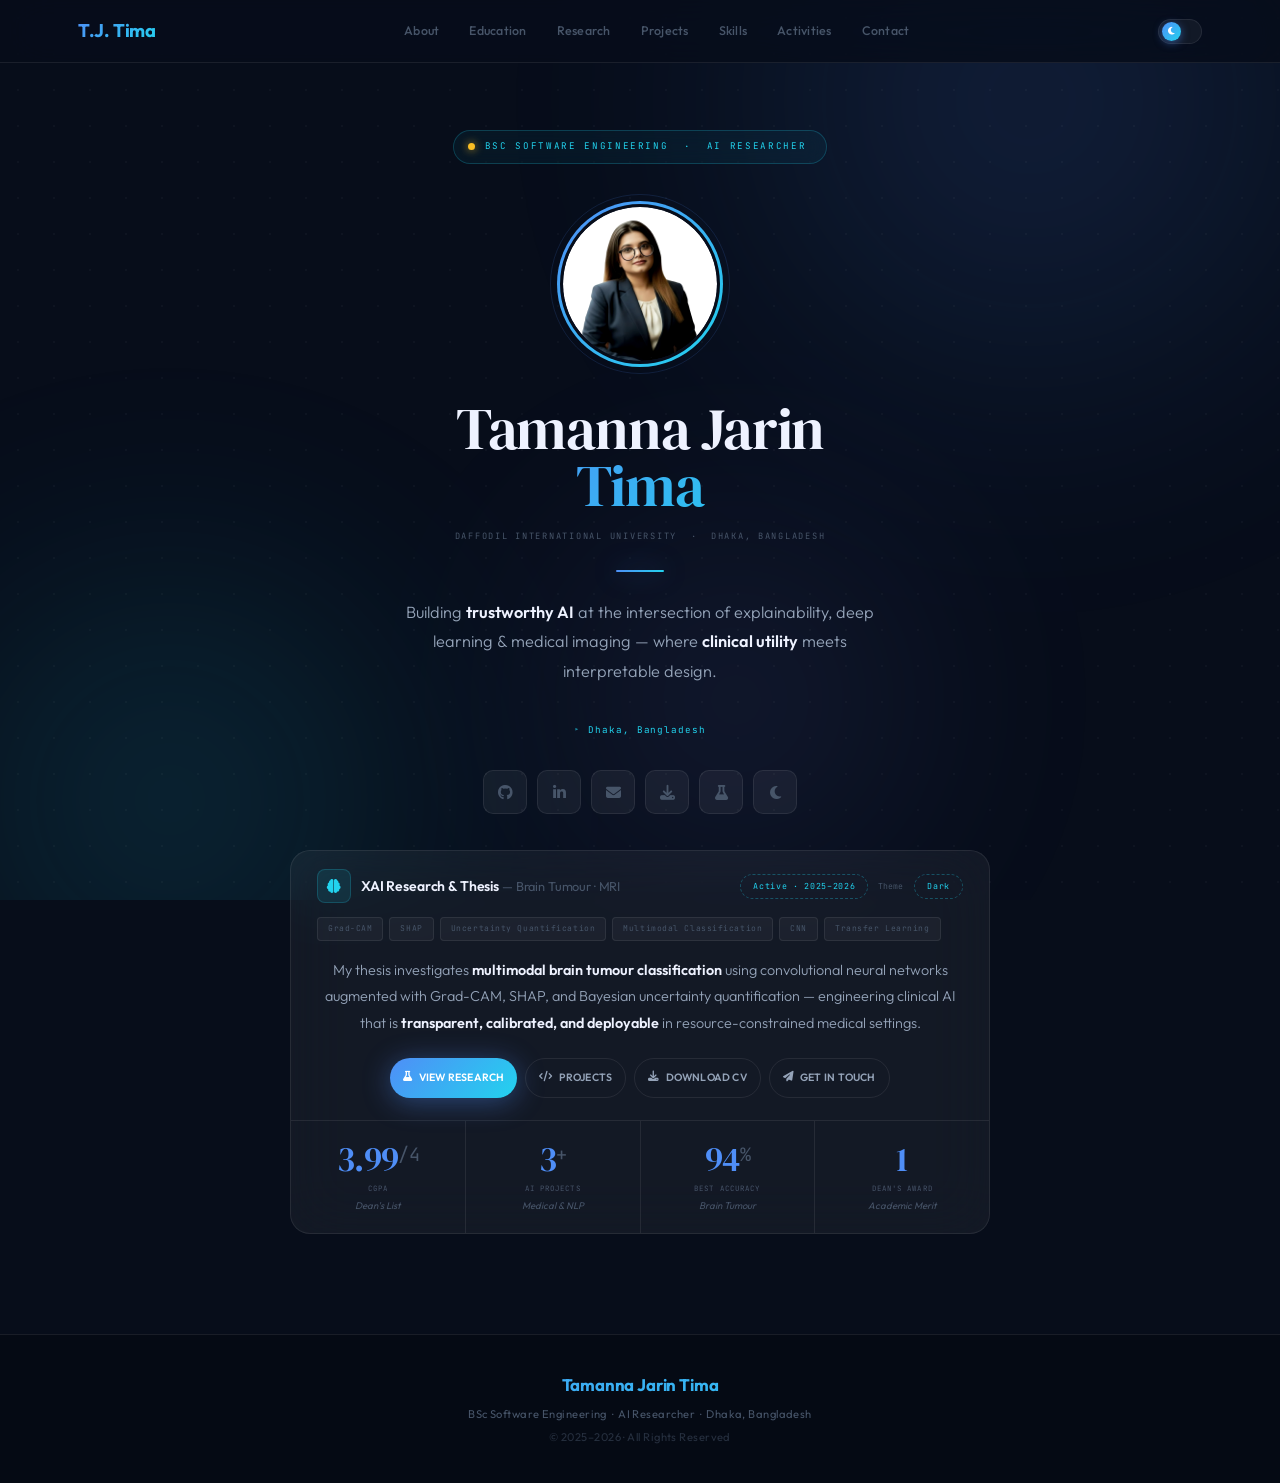
==== commit e01b9936: "Updated" ====
--- a/index.html
+++ b/index.html
@@ -3,167 +3,398 @@
 <head>
 <meta charset="UTF-8"/>
 <meta name="viewport" content="width=device-width, initial-scale=1.0"/>
-<title>Tamanna Jarin Tima — AI Researcher</title>
-
-<!--
-  ▶ THEME ANTI-FLICKER — must be first script in <head>, before any CSS.
-    Reads localStorage synchronously and sets data-theme before the browser
-    paints a single pixel. This eliminates the white flash completely.
--->
-<script>
-(function(){var t;try{t=localStorage.getItem('tj-theme');}catch(e){}if(t==='light'||t==='dark'){document.documentElement.setAttribute('data-theme',t);}})();
-</script>
+<title>Tamanna Jarin Tima — AI Researcher &amp; Engineer</title>
+<meta name="description" content="BSc Software Engineering student at Daffodil International University. AI researcher specialising in XAI, medical imaging, and deep learning."/>
+
+<!-- Anti-flicker: set theme before paint -->
+<script>(function(){var t;try{t=localStorage.getItem('tj-theme');}catch(e){}if(t==='light'||t==='dark'){document.documentElement.setAttribute('data-theme',t);}})();</script>
 
 <link href="https://cdn.jsdelivr.net/npm/bootstrap@5.3.2/dist/css/bootstrap.min.css" rel="stylesheet"/>
 <link rel="stylesheet" href="https://cdnjs.cloudflare.com/ajax/libs/font-awesome/6.5.1/css/all.min.css"/>
 <link href="https://fonts.googleapis.com/css2?family=DM+Serif+Display:ital@0;1&family=DM+Sans:ital,opsz,wght@0,9..40,300;0,9..40,400;0,9..40,500;0,9..40,600;0,9..40,700;1,9..40,300&family=JetBrains+Mono:wght@400;500;600&display=swap" rel="stylesheet"/>
-<link rel="stylesheet" href="_variables.css"/>
+<link rel="stylesheet" href="variables.css"/>
 
 <style>
-/* ── HERO ── */
+/* ────────────────────────────────────────────
+   HERO — full-viewport centred layout
+───────────────────────────────────────────── */
 #hero {
   min-height: 100vh;
+  display: flex;
+  align-items: center;
+  justify-content: center;
+  padding: clamp(96px, 14vw, 130px) 24px clamp(72px, 10vw, 100px);
+  position: relative;
+  z-index: 1;
+}
+
+.hero-inner {
+  width: 100%;
+  max-width: 700px;
+  margin: 0 auto;
+  display: flex;
+  flex-direction: column;
+  align-items: center;
+  text-align: center;
+}
+
+/* ── Status chip ── */
+.status-chip {
+  display: inline-flex;
+  align-items: center;
+  gap: 10px;
+  font-family: 'JetBrains Mono', monospace;
+  font-size: 0.575rem;
+  letter-spacing: 0.18em;
+  text-transform: uppercase;
+  color: var(--accent-cyan);
+  border: 1px solid rgba(34,211,238,0.22);
+  background: rgba(34,211,238,0.05);
+  padding: 8px 20px 8px 14px;
+  border-radius: 100px;
+  margin-bottom: 40px;
+  animation: heroFadeUp 0.6s 0.05s ease both;
+  backdrop-filter: blur(12px);
+}
+.status-pip {
+  width: 7px; height: 7px; border-radius: 50%;
+  background: var(--accent-gold);
+  box-shadow: 0 0 8px rgba(251,191,36,0.8);
+  animation: pip 2.4s ease-in-out infinite;
+}
+@keyframes pip { 0%,100%{opacity:1;} 50%{opacity:0.25;} }
+
+/* ── Photo ── */
+.photo-wrap {
+  position: relative;
+  width: 160px; height: 160px;
+  margin-bottom: 36px;
+  animation: heroFadeUp 0.6s 0.12s ease both;
+}
+.photo-wrap::before {
+  content: '';
+  position: absolute;
+  inset: -3px;
+  border-radius: 50%;
+  background: var(--grad-1);
+  z-index: 0;
+}
+.photo-wrap::after {
+  content: '';
+  position: absolute;
+  inset: -10px;
+  border-radius: 50%;
+  border: 1px solid rgba(79,142,247,0.15);
+  z-index: 0;
+  animation: ringPulse 3s ease-in-out infinite;
+}
+@keyframes ringPulse { 0%,100%{opacity:0.15;transform:scale(1);} 50%{opacity:0.35;transform:scale(1.03);} }
+.photo-disc {
+  position: relative; z-index: 1;
+  width: 160px; height: 160px; border-radius: 50%;
+  border: 3px solid var(--bg-primary);
+  overflow: hidden;
+  background: var(--bg-secondary);
+}
+.photo-disc img {
+  width: 100%; height: 100%;
+  object-fit: cover; object-position: top center;
+  border-radius: 50%; display: block;
+  filter: saturate(0.9) contrast(1.04);
+  transition: filter 0.5s, transform 0.5s;
+}
+.photo-disc:hover img { filter: saturate(1.1) contrast(1); transform: scale(1.04); }
+
+/* ── Name block ── */
+.hero-name {
+  font-family: 'DM Serif Display', serif;
+  margin-bottom: 0;
+  animation: heroFadeUp 0.6s 0.18s ease both;
+  line-height: 1;
+  letter-spacing: -0.03em;
+}
+.hero-name .first {
+  display: block;
+  font-size: clamp(2.4rem, 6.5vw, 3.6rem);
+  color: var(--text-primary);
+}
+.hero-name .last {
+  display: block;
+  font-size: clamp(2.4rem, 6.5vw, 3.6rem);
+  background: var(--grad-1);
+  -webkit-background-clip: text;
+  -webkit-text-fill-color: transparent;
+  background-clip: text;
+}
+.hero-affil {
+  display: inline-block;
+  margin-top: 14px;
+  font-family: 'JetBrains Mono', monospace;
+  font-size: 0.545rem;
+  letter-spacing: 0.2em;
+  text-transform: uppercase;
+  color: var(--text-muted);
+  animation: heroFadeUp 0.6s 0.22s ease both;
+}
+
+/* ── Rule ── */
+.hero-rule {
+  width: 48px; height: 2px;
+  background: var(--grad-1);
+  border-radius: 2px;
+  margin: 26px auto;
+  animation: heroFadeUp 0.6s 0.26s ease both;
+  box-shadow: 0 0 24px rgba(79,142,247,0.55);
+}
+
+/* ── Tagline ── */
+.hero-tagline {
+  font-size: clamp(0.9rem, 2.1vw, 1.02rem);
+  color: var(--text-secondary);
+  line-height: 1.82;
+  max-width: 500px;
+  font-weight: 300;
+  animation: heroFadeUp 0.6s 0.3s ease both;
+}
+.hero-tagline strong { color: var(--text-primary); font-weight: 600; }
+
+/* ── Location ── */
+.hero-loc {
+  font-family: 'JetBrains Mono', monospace;
+  font-size: 0.58rem;
+  letter-spacing: 0.1em;
+  color: var(--accent-cyan);
+  margin: 20px 0 32px;
+  animation: heroFadeUp 0.6s 0.34s ease both;
+  display: inline-flex; align-items: center; gap: 7px;
+}
+.hero-loc::before { content: '▸'; opacity: 0.6; }
+
+/* ── Social icons ── */
+.social-row {
+  display: flex; gap: 10px;
+  flex-wrap: wrap; justify-content: center;
+  margin-bottom: 36px;
+  animation: heroFadeUp 0.6s 0.38s ease both;
+}
+.soc-btn {
+  width: 44px; height: 44px;
+  border-radius: 10px;
+  border: 1px solid var(--border);
+  background: var(--bg-card);
   display: flex; align-items: center; justify-content: center;
-  padding: clamp(90px,14vw,120px) 0 clamp(60px,8vw,80px);
-  position: relative; z-index: 1;
-}
-.hero-center {
-  display: flex; flex-direction: column; align-items: center;
-  text-align: center; max-width: 680px; margin: 0 auto; padding: 0 24px;
-}
-
-.status-badge {
-  display: inline-flex; align-items: center; gap: 10px;
-  font-family: 'JetBrains Mono', monospace; font-size: 0.6rem;
-  letter-spacing: 0.14em; text-transform: uppercase; color: var(--accent-cyan);
-  border: 1px solid rgba(34,211,238,0.25); background: rgba(34,211,238,0.06);
-  padding: 9px 20px; border-radius: 4px; margin-bottom: 32px;
-  animation: fadeUp 0.5s ease both;
-}
-.status-dot {
-  width: 6px; height: 6px; border-radius: 50%;
-  background: var(--accent-gold); animation: pulse 2s infinite;
-}
-
-.photo-ring-wrap {
-  position: relative; width: 174px; height: 174px; margin-bottom: 32px;
-  animation: fadeUp 0.5s 0.06s ease both;
-}
-.photo-ring-wrap::before {
-  content: ''; position: absolute; inset: -3px; border-radius: 50%;
-  background: var(--grad-1); z-index: 0;
-}
-.photo-ring-wrap::after {
-  content: ''; position: absolute; inset: -8px; border-radius: 50%;
-  border: 1px solid rgba(79,142,247,0.18); z-index: 0;
-}
-.photo-ring-inner {
-  position: relative; z-index: 1; width: 174px; height: 174px;
-  border-radius: 50%; border: 3px solid var(--bg-primary);
-  overflow: hidden; background: var(--bg-secondary);
-}
-.photo-ring-inner img {
-  width: 100%; height: 100%; object-fit: cover; object-position: top center;
-  border-radius: 50%; display: block; filter: saturate(0.92); transition: filter 0.4s;
-}
-.photo-ring-inner img:hover { filter: saturate(1.08); }
-
-.hero-name { font-family: 'DM Serif Display', serif; margin-bottom: 6px; animation: fadeUp 0.5s 0.1s ease both; }
-.name-first {
-  display: block; font-size: clamp(2.2rem,6vw,3.4rem);
-  color: var(--text-primary); line-height: 1; letter-spacing: -0.03em;
-}
-.name-last {
-  display: block; font-size: clamp(2.2rem,6vw,3.4rem);
-  background: var(--grad-1); -webkit-background-clip: text; -webkit-text-fill-color: transparent; background-clip: text;
-  line-height: 1; letter-spacing: -0.03em;
-}
-.name-uni {
-  display: block; margin-top: 14px;
-  font-family: 'JetBrains Mono', monospace;
-  font-size: clamp(0.5rem,1.3vw,0.58rem);
-  color: var(--text-muted); letter-spacing: 0.2em; text-transform: uppercase;
-}
-
-.hero-divider {
-  width: 54px; height: 2px; background: var(--grad-1); border-radius: 2px;
-  margin: 24px auto; animation: fadeUp 0.5s 0.18s ease both;
-  box-shadow: 0 0 20px rgba(79,142,247,0.5);
-}
-
-.hero-tagline {
-  font-size: clamp(0.88rem,2vw,1rem); color: var(--text-secondary);
-  line-height: 1.8; max-width: 480px; font-weight: 300;
-  animation: fadeUp 0.5s 0.22s ease both;
-}
-.hero-tagline strong { color: var(--text-primary); font-weight: 600; }
-
-.hero-location {
-  font-family: 'JetBrains Mono', monospace; font-size: 0.62rem;
-  letter-spacing: 0.1em; color: var(--accent-cyan);
-  border-bottom: 1px solid rgba(34,211,238,0.3); padding-bottom: 2px;
-  margin: 20px 0 28px; animation: fadeUp 0.5s 0.26s ease both;
-  display: inline-block;
-}
-
-.social-row {
-  display: flex; gap: 10px; margin-bottom: 30px;
-  animation: fadeUp 0.5s 0.3s ease both;
-  flex-wrap: wrap; justify-content: center;
-}
-.soc-btn {
-  width: 42px; height: 42px; border-radius: 8px;
-  border: 1px solid var(--border); background: var(--bg-card);
+  color: var(--text-muted);
+  font-size: 15px;
+  text-decoration: none;
+  transition: all 0.22s ease;
+  cursor: pointer;
+  backdrop-filter: blur(12px);
+}
+.soc-btn:hover {
+  background: rgba(79,142,247,0.1);
+  border-color: rgba(79,142,247,0.4);
+  color: var(--accent-cyan);
+  transform: translateY(-3px);
+  box-shadow: 0 8px 24px rgba(79,142,247,0.18);
+}
+
+/* ────────────────────────────────────────────
+   MAIN CARD
+───────────────────────────────────────────── */
+.main-card {
+  width: 100%;
+  background: var(--bg-card);
+  border: 1px solid var(--border);
+  border-radius: 20px;
+  padding: 0;
+  animation: heroFadeUp 0.6s 0.44s ease both;
+  overflow: hidden;
+  backdrop-filter: blur(28px);
+  transition: border-color 0.3s;
+}
+.main-card:hover { border-color: var(--border-hover); }
+
+/* Card header strip */
+.card-header-strip {
+  display: flex; align-items: center; justify-content: space-between;
+  padding: 18px 26px 0;
+  flex-wrap: wrap; gap: 10px;
+}
+.card-header-left {
+  display: flex; align-items: center; gap: 10px;
+}
+.card-icon {
+  width: 34px; height: 34px;
+  border-radius: 8px;
+  background: rgba(34,211,238,0.1);
+  border: 1px solid rgba(34,211,238,0.2);
   display: flex; align-items: center; justify-content: center;
-  color: var(--text-muted); font-size: 15px;
-  transition: all 0.2s; cursor: pointer;
-}
-.soc-btn:hover {
-  background: rgba(79,142,247,0.1); border-color: rgba(79,142,247,0.35);
-  color: var(--accent-cyan); transform: translateY(-2px);
-}
-
-.hero-card {
-  width: 100%; background: var(--bg-card); border: 1px solid var(--border);
-  border-radius: var(--r); padding: 24px 28px;
-  animation: fadeUp 0.5s 0.38s ease both; text-align: left;
-  backdrop-filter: blur(20px); transition: border-color 0.3s;
-}
-.hero-card:hover { border-color: var(--border-hover); }
-
-.hc-header {
-  display: flex; align-items: center;
-  justify-content: space-between; margin-bottom: 10px; flex-wrap: wrap; gap: 10px;
-}
-.hc-title { display: flex; align-items: center; gap: 9px; font-size: 0.85rem; color: var(--text-secondary); font-weight: 500; }
-.hc-badge {
-  font-family: 'JetBrains Mono', monospace; font-size: 0.54rem; color: var(--accent-cyan);
-  border: 1px dashed rgba(34,211,238,0.28); border-radius: 20px; padding: 3px 10px; letter-spacing: 0.08em;
-}
-.hc-theme { display: flex; align-items: center; gap: 7px; font-family: 'JetBrains Mono', monospace; font-size: 0.54rem; color: var(--text-muted); }
-.hc-sub { font-family: 'JetBrains Mono', monospace; font-size: 0.55rem; color: var(--text-muted); letter-spacing: 0.08em; margin-bottom: 10px; }
-.hc-desc { font-size: 0.88rem; color: var(--text-secondary); line-height: 1.75; font-weight: 300; margin-bottom: 18px; }
-.hc-desc strong { color: var(--text-primary); font-weight: 600; }
-.hc-btns { display: flex; gap: 10px; flex-wrap: wrap; margin-bottom: 22px; }
-
-.hero-stats { display: flex; gap: 0; padding-top: 20px; border-top: 1px solid var(--border); }
-.stat-item { flex: 1; text-align: center; }
-.stat-item + .stat-item { border-left: 1px solid var(--border); }
-.stat-num { font-family: 'DM Serif Display', serif; font-size: clamp(1.6rem,3.5vw,2rem); color: var(--accent-blue); line-height: 1; }
-.stat-num sup { font-size: 0.7em; }
-.stat-label { font-family: 'JetBrains Mono', monospace; font-size: 0.48rem; color: var(--text-muted); letter-spacing: 0.14em; text-transform: uppercase; margin-top: 5px; }
-
-@media (max-width: 560px) {
-  .hc-btns .btn-primary-custom,
-  .hc-btns .btn-ghost-custom { font-size: 0.55rem; padding: 11px 18px; }
+  color: var(--accent-cyan);
+  font-size: 14px;
+  flex-shrink: 0;
+}
+.card-title-text {
+  font-size: 0.875rem;
+  color: var(--text-primary);
+  font-weight: 600;
+  letter-spacing: -0.01em;
+}
+.card-title-text span {
+  font-weight: 400;
+  color: var(--text-muted);
+  font-size: 0.8rem;
+}
+.card-pill {
+  font-family: 'JetBrains Mono', monospace;
+  font-size: 0.52rem;
+  letter-spacing: 0.08em;
+  color: var(--accent-cyan);
+  border: 1px dashed rgba(34,211,238,0.3);
+  border-radius: 100px;
+  padding: 4px 12px;
+  white-space: nowrap;
+}
+.card-theme-indicator {
+  display: flex; align-items: center; gap: 6px;
+  font-family: 'JetBrains Mono', monospace;
+  font-size: 0.51rem;
+  color: var(--text-muted);
+}
+
+/* Tags row */
+.card-tags {
+  display: flex; flex-wrap: wrap; gap: 6px;
+  padding: 14px 26px 0;
+}
+.tag {
+  font-family: 'JetBrains Mono', monospace;
+  font-size: 0.5rem;
+  letter-spacing: 0.07em;
+  color: var(--text-muted);
+  background: rgba(255,255,255,0.04);
+  border: 1px solid var(--border);
+  border-radius: 4px;
+  padding: 4px 10px;
+}
+
+/* Card body */
+.card-body-content {
+  padding: 16px 26px 22px;
+}
+.card-desc {
+  font-size: 0.9rem;
+  color: var(--text-secondary);
+  line-height: 1.82;
+  font-weight: 300;
+  margin-bottom: 0;
+}
+.card-desc strong { color: var(--text-primary); font-weight: 600; }
+
+/* ── CTA row — all 4 buttons centered in one row ── */
+.card-cta {
+  display: flex;
+  gap: 8px;
+  flex-wrap: nowrap;
+  padding: 0 26px 22px;
+  align-items: center;
+  justify-content: center;
+}
+
+.card-cta .btn-primary-custom,
+.card-cta .btn-ghost-custom {
+  font-size: 0.66rem;
+  padding: 10px 13px;
+  white-space: nowrap;
+  flex-shrink: 0;
+  min-height: 40px;
+  gap: 6px;
+}
+
+/* ── Stats ── */
+.hero-stats {
+  display: flex;
+  border-top: 1px solid var(--border);
+}
+.stat {
+  flex: 1;
+  padding: 22px 12px 20px;
+  text-align: center;
+  position: relative;
+}
+.stat + .stat { border-left: 1px solid var(--border); }
+.stat-num {
+  font-family: 'DM Serif Display', serif;
+  font-size: clamp(1.6rem, 3.8vw, 2.1rem);
+  color: var(--accent-blue);
+  line-height: 1;
+  letter-spacing: -0.02em;
+}
+.stat-num sup {
+  font-size: 0.55em;
+  color: var(--text-muted);
+  font-family: 'JetBrains Mono', monospace;
+}
+.stat-label {
+  font-family: 'JetBrains Mono', monospace;
+  font-size: 0.46rem;
+  color: var(--text-muted);
+  letter-spacing: 0.15em;
+  text-transform: uppercase;
+  margin-top: 6px;
+}
+.stat-sub {
+  font-size: 0.6rem;
+  color: var(--text-muted);
+  margin-top: 2px;
+  display: block;
+  font-style: italic;
+}
+
+/* ── Animation keyframes ── */
+@keyframes heroFadeUp {
+  from { opacity: 0; transform: translateY(22px); }
+  to   { opacity: 1; transform: translateY(0);    }
+}
+
+/* ── Mobile adjustments ── */
+@media (max-width: 580px) {
+  .card-header-strip { padding: 16px 18px 0; }
+  .card-tags         { padding: 12px 18px 0; }
+  .card-body-content { padding: 14px 18px 20px; }
+  .card-theme-indicator { display: none; }
+
+  /* Stack buttons on mobile */
+  .card-cta {
+    padding: 0 18px 18px;
+    flex-wrap: wrap;
+  }
+  .card-cta .btn-primary-custom,
+  .card-cta .btn-ghost-custom {
+    width: 100%;
+    justify-content: center;
+    font-size: 0.74rem;
+    padding: 12px 20px;
+    min-height: 44px;
+  }
+
   .hero-stats { flex-wrap: wrap; }
-  .stat-item { min-width: 50%; border-left: none !important; border-top: 1px solid var(--border); }
-  .stat-item:nth-child(2n) { border-left: 1px solid var(--border) !important; }
-}
+  .stat { min-width: 50%; border-left: none !important; }
+  .stat:nth-child(2n) { border-left: 1px solid var(--border) !important; }
+  .stat:nth-child(n+3) { border-top: 1px solid var(--border); }
+}
+
+/* ── Light mode card tint ── */
+[data-theme="light"] .main-card {
+  background: rgba(255,255,255,0.82);
+  box-shadow: 0 12px 48px rgba(79,142,247,0.08);
+}
+[data-theme="light"] .tag { background: rgba(0,0,0,0.03); }
+[data-theme="light"] .card-icon { background: rgba(34,211,238,0.07); }
 </style>
 </head>
 <body>
 
+<!-- Background scene -->
 <div class="bg-scene" aria-hidden="true">
   <div class="orb orb-1"></div>
   <div class="orb orb-2"></div>
@@ -172,11 +403,10 @@
 <div class="bg-dots" aria-hidden="true"></div>
 <div id="scroll-progress"></div>
 
-<!-- ══ NAVBAR ══ -->
-<nav id="navbar">
+<!-- ═══ NAVBAR ═══ -->
+<nav id="navbar" role="navigation" aria-label="Main navigation">
   <div class="nav-inner">
     <a href="index.html" class="nav-brand">T.J. Tima</a>
-
     <div class="nav-links-wrap">
       <a href="about.html"      class="nav-link-item">About</a>
       <a href="education.html"  class="nav-link-item">Education</a>
@@ -186,16 +416,9 @@
       <a href="activities.html" class="nav-link-item">Activities</a>
       <a href="contact.html"    class="nav-link-item">Contact</a>
     </div>
-
     <div class="nav-right">
-      <!--
-        tj-toggle  → picked up by _shared.js to toggle theme
-        tj-icon    → icon inside synced by _shared.js
-      -->
       <button class="tj-toggle" id="theme-toggle" aria-label="Toggle theme">
-        <div class="toggle-thumb">
-          <i class="fas fa-moon tj-icon"></i>
-        </div>
+        <div class="toggle-thumb"><i class="fas fa-moon tj-icon"></i></div>
       </button>
       <button class="nav-ham" id="nav-ham" aria-label="Open menu" aria-expanded="false">
         <span></span><span></span><span></span>
@@ -204,100 +427,174 @@
   </div>
 </nav>
 
-<!-- Mobile nav — display:none in CSS, .open added by _shared.js -->
-<div class="mob-nav" id="mob-nav" role="navigation" aria-label="Mobile navigation">
-  <a href="about.html">      <i class="fas fa-user-circle"  style="width:16px;color:var(--accent-blue)"></i>About</a>
+<!-- Mobile nav -->
+<div class="mob-nav" id="mob-nav">
+  <a href="about.html">      <i class="fas fa-user-circle"    style="width:16px;color:var(--accent-blue)"></i>About</a>
   <a href="education.html">  <i class="fas fa-graduation-cap" style="width:16px;color:var(--accent-blue)"></i>Education</a>
-  <a href="research.html">   <i class="fas fa-flask"         style="width:16px;color:var(--accent-blue)"></i>Research</a>
-  <a href="projects.html">   <i class="fas fa-code"          style="width:16px;color:var(--accent-blue)"></i>Projects</a>
-  <a href="skills.html">     <i class="fas fa-tools"         style="width:16px;color:var(--accent-blue)"></i>Skills</a>
-  <a href="activities.html"> <i class="fas fa-star"          style="width:16px;color:var(--accent-blue)"></i>Activities</a>
-  <a href="contact.html">    <i class="fas fa-envelope"      style="width:16px;color:var(--accent-blue)"></i>Contact</a>
+  <a href="research.html">   <i class="fas fa-flask"           style="width:16px;color:var(--accent-blue)"></i>Research</a>
+  <a href="projects.html">   <i class="fas fa-code"            style="width:16px;color:var(--accent-blue)"></i>Projects</a>
+  <a href="skills.html">     <i class="fas fa-tools"           style="width:16px;color:var(--accent-blue)"></i>Skills</a>
+  <a href="activities.html"> <i class="fas fa-star"            style="width:16px;color:var(--accent-blue)"></i>Activities</a>
+  <a href="contact.html">    <i class="fas fa-envelope"        style="width:16px;color:var(--accent-blue)"></i>Contact</a>
 </div>
 
-<!-- ══ HERO ══ -->
-<section id="hero">
-  <div class="hero-center">
-
-    <div class="status-badge">
-      <div class="status-dot"></div>BSc Software Engineering · AI Researcher
+<!-- ═══ HERO ═══ -->
+<section id="hero" aria-label="Introduction">
+  <div class="hero-inner">
+
+    <!-- Status chip -->
+    <div class="status-chip" role="status">
+      <div class="status-pip"></div>
+      BSc Software Engineering &nbsp;·&nbsp; AI Researcher
     </div>
 
-    <div class="photo-ring-wrap">
-      <div class="photo-ring-inner">
-        <img src="images/profile.jpeg" alt="Tamanna Jarin Tima"/>
+    <!-- Profile photo -->
+    <div class="photo-wrap" aria-hidden="true">
+      <div class="photo-disc">
+        <img src="images/profile.jpeg" alt="Portrait of Tamanna Jarin Tima" loading="eager"/>
       </div>
     </div>
 
+    <!-- Name -->
     <h1 class="hero-name">
-      <span class="name-first">Tamanna Jarin</span>
-      <span class="name-last">Tima</span>
-      <span class="name-uni">Daffodil International University · Dhaka, Bangladesh</span>
+      <span class="first">Tamanna Jarin</span>
+      <span class="last">Tima</span>
     </h1>
-
-    <div class="hero-divider"></div>
-
+    <span class="hero-affil">Daffodil International University &nbsp;·&nbsp; Dhaka, Bangladesh</span>
+
+    <!-- Divider -->
+    <div class="hero-rule" aria-hidden="true"></div>
+
+    <!-- Tagline -->
     <p class="hero-tagline">
-      Building <strong>trustworthy AI</strong> at the intersection of explainability,
-      deep learning &amp; medical imaging.
+      Building <strong>trustworthy AI</strong> at the intersection of
+      explainability, deep learning &amp; medical imaging — where
+      <strong>clinical utility</strong> meets interpretable design.
     </p>
 
-    <span class="hero-location">📍 Dhaka, Bangladesh</span>
-
-    <div class="social-row">
-      <a href="#"                  class="soc-btn" title="GitHub"      aria-label="GitHub"><i class="fab fa-github"></i></a>
-      <a href="#"                  class="soc-btn" title="LinkedIn"    aria-label="LinkedIn"><i class="fab fa-linkedin-in"></i></a>
-      <a href="mailto:"            class="soc-btn" title="Email"       aria-label="Email"><i class="fas fa-envelope"></i></a>
-      <a href="CV_TIMA_2026.pdf"   class="soc-btn" title="Download CV" aria-label="Download CV" download><i class="fas fa-download"></i></a>
-      <a href="research.html"      class="soc-btn" title="Research"    aria-label="Research"><i class="fas fa-flask"></i></a>
-      <!-- Second theme toggle in social row — same tj-toggle + tj-icon classes -->
-      <button class="soc-btn tj-toggle" title="Toggle Theme" aria-label="Toggle theme">
-        <i class="fas fa-moon tj-icon"></i>
+    <!-- Location -->
+    <span class="hero-loc">Dhaka, Bangladesh</span>
+
+    <!-- Social links -->
+    <div class="social-row" role="list" aria-label="Social links">
+      <a href="#" class="soc-btn" role="listitem" title="GitHub" aria-label="GitHub profile">
+        <i class="fab fa-github" aria-hidden="true"></i>
+      </a>
+      <a href="#" class="soc-btn" role="listitem" title="LinkedIn" aria-label="LinkedIn profile">
+        <i class="fab fa-linkedin-in" aria-hidden="true"></i>
+      </a>
+      <a href="mailto:" class="soc-btn" role="listitem" title="Email" aria-label="Send email">
+        <i class="fas fa-envelope" aria-hidden="true"></i>
+      </a>
+      <a href="CV_TIMA_2026.pdf" class="soc-btn" role="listitem" title="Download CV" aria-label="Download CV" download>
+        <i class="fas fa-download" aria-hidden="true"></i>
+      </a>
+      <a href="research.html" class="soc-btn" role="listitem" title="Research" aria-label="View research">
+        <i class="fas fa-flask" aria-hidden="true"></i>
+      </a>
+      <button class="soc-btn tj-toggle" title="Toggle theme" aria-label="Toggle colour scheme">
+        <i class="fas fa-moon tj-icon" aria-hidden="true"></i>
       </button>
     </div>
 
-    <div class="hero-card">
-      <div class="hc-header">
-        <div class="hc-title">
-          <i class="fas fa-brain" style="color:var(--accent-cyan);font-size:16px;"></i>
-          XAI Research
-          <span class="hc-badge">Brain Tumor · MRI</span>
+    <!-- ── Main card ── -->
+    <div class="main-card" role="region" aria-label="Research focus">
+
+      <!-- Header strip -->
+      <div class="card-header-strip">
+        <div class="card-header-left">
+          <div class="card-icon" aria-hidden="true">
+            <i class="fas fa-brain"></i>
+          </div>
+          <div class="card-title-text">
+            XAI Research &amp; Thesis
+            <span>— Brain Tumour &middot; MRI</span>
+          </div>
         </div>
-        <div class="hc-theme">
-          Theme <span class="hc-badge" id="theme-label">Dark</span>
+        <div style="display:flex;align-items:center;gap:10px;flex-wrap:wrap;">
+          <span class="card-pill">Active · 2025–2026</span>
+          <div class="card-theme-indicator">
+            Theme&nbsp;<span class="card-pill" id="theme-label">Dark</span>
+          </div>
         </div>
       </div>
-      <div class="hc-sub">Grad-CAM · SHAP · Uncertainty Quantification · Multimodal Classification</div>
-      <p class="hc-desc">
-        My thesis explores <strong>multimodal brain tumor classification</strong> using Grad-CAM,
-        SHAP, and uncertainty quantification — engineering clinical AI that is transparent,
-        interpretable, and deployable.
-      </p>
-      <div class="hc-btns">
-        <a href="research.html"    class="btn-primary-custom"><i class="fas fa-flask"></i> View Research</a>
-        <a href="contact.html"     class="btn-ghost-custom"  ><i class="fas fa-paper-plane"></i> Get in Touch</a>
-        <a href="CV_TIMA_2026.pdf" class="btn-ghost-custom"  download><i class="fas fa-download"></i> Download CV</a>
+
+      <!-- Tags -->
+      <div class="card-tags" aria-label="Research keywords">
+        <span class="tag">Grad-CAM</span>
+        <span class="tag">SHAP</span>
+        <span class="tag">Uncertainty Quantification</span>
+        <span class="tag">Multimodal Classification</span>
+        <span class="tag">CNN</span>
+        <span class="tag">Transfer Learning</span>
       </div>
-      <div class="hero-stats">
-        <div class="stat-item"><div class="stat-num">3.99<sup>/4</sup></div><div class="stat-label">CGPA</div></div>
-        <div class="stat-item"><div class="stat-num">3<sup>+</sup></div><div class="stat-label">AI Projects</div></div>
-        <div class="stat-item"><div class="stat-num">94<sup>%</sup></div><div class="stat-label">Best Accuracy</div></div>
-        <div class="stat-item"><div class="stat-num">1</div><div class="stat-label">Dean's Award</div></div>
+
+      <!-- Description -->
+      <div class="card-body-content">
+        <p class="card-desc">
+          My thesis investigates <strong>multimodal brain tumour classification</strong>
+          using convolutional neural networks augmented with Grad-CAM, SHAP, and
+          Bayesian uncertainty quantification — engineering clinical AI that is
+          <strong>transparent, calibrated, and deployable</strong> in resource-constrained
+          medical settings.
+        </p>
       </div>
-    </div>
-
-  </div>
+
+      <!-- CTA buttons — all 4 in one row -->
+      <div class="card-cta">
+        <a href="research.html"    class="btn-primary-custom">
+          <i class="fas fa-flask"         aria-hidden="true"></i> View Research
+        </a>
+        <a href="projects.html"    class="btn-ghost-custom">
+          <i class="fas fa-code"          aria-hidden="true"></i> Projects
+        </a>
+        <a href="CV_TIMA_2026.pdf" class="btn-ghost-custom" download>
+          <i class="fas fa-download"      aria-hidden="true"></i> Download CV
+        </a>
+        <a href="contact.html"     class="btn-ghost-custom">
+          <i class="fas fa-paper-plane"   aria-hidden="true"></i> Get in Touch
+        </a>
+      </div>
+
+      <!-- Stats bar -->
+      <div class="hero-stats" role="list" aria-label="Key metrics">
+        <div class="stat" role="listitem">
+          <div class="stat-num">3.99<sup>/4</sup></div>
+          <div class="stat-label">CGPA</div>
+          <span class="stat-sub">Dean's List</span>
+        </div>
+        <div class="stat" role="listitem">
+          <div class="stat-num">3<sup>+</sup></div>
+          <div class="stat-label">AI Projects</div>
+          <span class="stat-sub">Medical &amp; NLP</span>
+        </div>
+        <div class="stat" role="listitem">
+          <div class="stat-num">94<sup>%</sup></div>
+          <div class="stat-label">Best Accuracy</div>
+          <span class="stat-sub">Brain Tumour</span>
+        </div>
+        <div class="stat" role="listitem">
+          <div class="stat-num">1</div>
+          <div class="stat-label">Dean's Award</div>
+          <span class="stat-sub">Academic Merit</span>
+        </div>
+      </div>
+
+    </div><!-- /main-card -->
+
+  </div><!-- /hero-inner -->
 </section>
 
-<footer>
+<!-- ═══ FOOTER ═══ -->
+<footer role="contentinfo">
   <div class="container-main">
     <div class="footer-name">Tamanna Jarin Tima</div>
-    <div class="footer-meta">BSc Software Engineering · AI Researcher · Dhaka, Bangladesh</div>
+    <div class="footer-meta">BSc Software Engineering &nbsp;·&nbsp; AI Researcher &nbsp;·&nbsp; Dhaka, Bangladesh</div>
     <div class="footer-meta" style="margin-top:4px;opacity:0.5;">© 2025–2026 · All Rights Reserved</div>
   </div>
 </footer>
 
 <script src="https://cdn.jsdelivr.net/npm/bootstrap@5.3.2/dist/js/bootstrap.bundle.min.js"></script>
-<script src="_shared.js"></script>
+<script src="shared.js"></script>
 </body>
 </html>
--- a/variables.css
+++ b/variables.css
@@ -0,0 +1,328 @@
+/* ══════════════════════════════════════════════
+   variables.css  — shared design tokens
+   Updated: Outfit font + NutriConnect-inspired
+   dark navy & cool lavender-white palette
+══════════════════════════════════════════════ */
+
+/* ─── FONT IMPORT ─── */
+@import url('https://fonts.googleapis.com/css2?family=Outfit:wght@300;400;500;600;700;800&family=DM+Serif+Display:ital@0;1&family=JetBrains+Mono:wght@400;500;600&display=swap');
+
+:root {
+  /* Backgrounds — deep blue-navy like NutriConnect dark */
+  --bg-primary:    #070d1a;
+  --bg-secondary:  #0c1428;
+  --bg-card:       rgba(255,255,255,0.05);
+  --bg-card-hover: rgba(255,255,255,0.08);
+
+  /* Borders */
+  --border:        rgba(255,255,255,0.08);
+  --border-hover:  rgba(255,255,255,0.2);
+
+  /* Text */
+  --text-primary:  #eef2ff;
+  --text-secondary:#94a3b8;
+  --text-muted:    #475569;
+
+  /* Accents — blue-to-cyan matching NutriConnect */
+  --accent-blue:   #4f8ef7;
+  --accent-cyan:   #22d3ee;
+  --accent-purple: #818cf8;
+  --accent-gold:   #fbbf24;
+
+  /* Gradients */
+  --grad-1: linear-gradient(135deg, #4f8ef7, #22d3ee);
+  --grad-2: linear-gradient(135deg, #818cf8, #4f8ef7);
+  --grad-3: linear-gradient(135deg, #fbbf24, #fb923c);
+
+  /* Nav */
+  --nav-bg: rgba(7,13,26,0.88);
+
+  /* Shadows */
+  --shadow:    0 24px 64px rgba(0,0,0,0.6);
+  --shadow-sm: 0 8px 32px rgba(0,0,0,0.35);
+
+  /* Radii */
+  --r:  16px;
+  --rs: 10px;
+}
+
+/* ─── LIGHT MODE — cool lavender-white like NutriConnect light ─── */
+[data-theme="light"] {
+  --bg-primary:    #f0f4ff;
+  --bg-secondary:  #e4ecff;
+  --bg-card:       rgba(255,255,255,0.85);
+  --bg-card-hover: rgba(255,255,255,0.98);
+  --border:        rgba(79,142,247,0.1);
+  --border-hover:  rgba(79,142,247,0.35);
+  --text-primary:  #0f172a;
+  --text-secondary:#334155;
+  --text-muted:    #64748b;
+  --nav-bg:        rgba(240,244,255,0.92);
+  --shadow:        0 24px 64px rgba(79,142,247,0.12);
+  --shadow-sm:     0 8px 32px rgba(79,142,247,0.08);
+}
+
+/* ─── RESET ─── */
+*, *::before, *::after { box-sizing: border-box; margin: 0; padding: 0; }
+html { scroll-behavior: smooth; }
+
+body {
+  font-family: 'Outfit', sans-serif;
+  background: var(--bg-primary);
+  color: var(--text-primary);
+  overflow-x: hidden;
+  line-height: 1.7;
+}
+body.theme-ready { transition: background 0.4s ease, color 0.4s ease; }
+
+::selection { background: rgba(79,142,247,0.3); color: var(--text-primary); }
+::-webkit-scrollbar { width: 4px; }
+::-webkit-scrollbar-track { background: var(--bg-primary); }
+::-webkit-scrollbar-thumb { background: var(--accent-blue); border-radius: 4px; }
+a { color: inherit; text-decoration: none; }
+img { max-width: 100%; display: block; }
+
+/* ─── BG ORBS ─── */
+.bg-scene {
+  position: fixed; inset: 0; pointer-events: none; z-index: 0; overflow: hidden;
+}
+[data-theme="light"] .bg-scene { opacity: 0.35; }
+
+.orb { position: absolute; border-radius: 50%; filter: blur(120px); opacity: 0.18; }
+.orb-1 {
+  width: 900px; height: 900px;
+  background: radial-gradient(circle, #4f8ef7, transparent 65%);
+  top: -350px; right: -200px;
+  animation: floatA 22s ease-in-out infinite alternate;
+}
+.orb-2 {
+  width: 700px; height: 700px;
+  background: radial-gradient(circle, #22d3ee, transparent 65%);
+  bottom: -250px; left: -180px;
+  animation: floatB 19s ease-in-out infinite alternate;
+}
+.orb-3 {
+  width: 500px; height: 500px;
+  background: radial-gradient(circle, #818cf8, transparent 65%);
+  top: 50%; left: 38%;
+  animation: floatC 25s ease-in-out infinite alternate;
+}
+@keyframes floatA { to { transform: translate(-100px,120px) scale(1.1); } }
+@keyframes floatB { to { transform: translate(80px,-90px) scale(1.08); } }
+@keyframes floatC { to { transform: translate(-70px,70px) scale(0.9); } }
+
+.bg-dots {
+  position: fixed; inset: 0; pointer-events: none; z-index: 0;
+  background-image: radial-gradient(circle, rgba(255,255,255,0.03) 1px, transparent 1px);
+  background-size: 36px 36px;
+}
+[data-theme="light"] .bg-dots { opacity: 0.6; }
+
+/* ─── SCROLL PROGRESS ─── */
+#scroll-progress {
+  position: fixed; top: 0; left: 0; height: 2px; width: 0;
+  background: var(--grad-1); z-index: 9999;
+  transition: width 0.1s linear;
+}
+
+/* ─── NAVBAR ─── */
+#navbar {
+  position: fixed; top: 0; left: 0; right: 0; z-index: 1000;
+  background: var(--nav-bg);
+  backdrop-filter: blur(28px) saturate(180%);
+  -webkit-backdrop-filter: blur(28px) saturate(180%);
+  border-bottom: 1px solid var(--border);
+}
+.nav-inner {
+  max-width: 1180px; margin: 0 auto; padding: 0 28px;
+  height: 62px; display: flex; align-items: center; justify-content: space-between;
+}
+.nav-brand {
+  font-family: 'Outfit', sans-serif;
+  font-weight: 700;
+  font-size: 1.15rem;
+  background: var(--grad-1);
+  -webkit-background-clip: text; -webkit-text-fill-color: transparent; background-clip: text;
+  white-space: nowrap; flex-shrink: 0;
+  letter-spacing: -0.02em;
+}
+.nav-links-wrap { display: flex; align-items: center; gap: 2px; }
+.nav-link-item {
+  font-family: 'Outfit', sans-serif;
+  font-size: 0.78rem;
+  font-weight: 500;
+  letter-spacing: 0.02em;
+  color: var(--text-muted);
+  padding: 7px 14px; border-radius: 30px;
+  transition: all 0.2s; white-space: nowrap;
+}
+.nav-link-item:hover, .nav-link-item.active {
+  color: var(--accent-blue); background: rgba(79,142,247,0.1);
+}
+.nav-right { display: flex; align-items: center; gap: 10px; flex-shrink: 0; }
+
+#theme-toggle {
+  width: 44px; height: 25px; background: var(--bg-card); border: 1px solid var(--border);
+  border-radius: 30px; cursor: pointer;
+  display: flex; align-items: center; padding: 2px 3px; flex-shrink: 0;
+  transition: border-color 0.3s;
+}
+#theme-toggle:hover { border-color: var(--accent-blue); }
+.toggle-thumb {
+  width: 19px; height: 19px; border-radius: 50%;
+  background: var(--grad-1); transition: transform 0.3s ease;
+  display: flex; align-items: center; justify-content: center;
+  font-size: 0.55rem; color: white;
+  box-shadow: 0 2px 8px rgba(79,142,247,0.5);
+}
+[data-theme="light"] .toggle-thumb { transform: translateX(19px); }
+
+.nav-ham {
+  display: none; flex-direction: column; gap: 4px;
+  background: none; border: none; cursor: pointer; padding: 8px;
+}
+.nav-ham span {
+  display: block; width: 20px; height: 2px;
+  background: var(--text-secondary); border-radius: 2px; transition: 0.3s;
+}
+.nav-ham.open span:nth-child(1) { transform: rotate(45deg) translate(4px,4px); }
+.nav-ham.open span:nth-child(2) { opacity: 0; }
+.nav-ham.open span:nth-child(3) { transform: rotate(-45deg) translate(4px,-4px); }
+
+/* ─── MOBILE NAV ─── */
+.mob-nav {
+  display: none;
+  position: fixed; top: 62px; left: 16px; right: 16px;
+  background: var(--nav-bg);
+  backdrop-filter: blur(32px); -webkit-backdrop-filter: blur(32px);
+  border: 1px solid var(--border); border-radius: 16px;
+  padding: 12px; z-index: 998; flex-direction: column; gap: 4px;
+  box-shadow: var(--shadow);
+}
+.mob-nav.open { display: flex; }
+.mob-nav a {
+  font-family: 'Outfit', sans-serif;
+  font-size: 0.82rem;
+  font-weight: 500;
+  color: var(--text-secondary);
+  padding: 12px 16px; border-radius: 10px; transition: all 0.2s;
+  display: flex; align-items: center; gap: 10px;
+}
+.mob-nav a:hover { color: var(--accent-blue); background: rgba(79,142,247,0.08); }
+
+/* ─── BREAKPOINTS ─── */
+@media (max-width: 820px) {
+  .nav-links-wrap { display: none; }
+  .nav-ham        { display: flex; }
+}
+@media (min-width: 821px) {
+  .mob-nav,
+  .mob-nav.open { display: none !important; }
+  .nav-ham      { display: none !important; }
+}
+@media (max-width: 480px) { .nav-inner { padding: 0 16px; } }
+
+/* ─── LAYOUT ─── */
+.section { position: relative; z-index: 1; padding: 110px 0; }
+.container-main { max-width: 1140px; margin: 0 auto; padding: 0 32px; }
+
+.kicker {
+  font-family: 'Outfit', sans-serif;
+  font-size: 0.68rem;
+  font-weight: 600;
+  color: var(--accent-cyan); letter-spacing: 0.2em; text-transform: uppercase;
+  display: inline-flex; align-items: center; gap: 10px; margin-bottom: 14px;
+}
+.kicker::before { content: ''; width: 22px; height: 1.5px; background: var(--accent-cyan); }
+
+.section-title {
+  font-family: 'Outfit', sans-serif;
+  font-weight: 800;
+  font-size: clamp(2rem,5vw,3.2rem);
+  color: var(--text-primary); line-height: 1.1; letter-spacing: -0.03em; margin-bottom: 56px;
+}
+.section-title em {
+  font-style: normal;
+  background: var(--grad-1); -webkit-background-clip: text; -webkit-text-fill-color: transparent; background-clip: text;
+}
+
+.glass-card {
+  background: var(--bg-card); border: 1px solid var(--border); border-radius: var(--r);
+  backdrop-filter: blur(24px); transition: border-color 0.3s, background 0.3s;
+}
+.glass-card:hover { border-color: var(--border-hover); background: var(--bg-card-hover); }
+
+.reveal     { opacity: 0; transform: translateY(28px);  transition: opacity 0.7s ease, transform 0.7s ease; }
+.reveal-l   { opacity: 0; transform: translateX(-28px); transition: opacity 0.7s ease, transform 0.7s ease; }
+.reveal-r   { opacity: 0; transform: translateX(28px);  transition: opacity 0.7s ease, transform 0.7s ease; }
+.reveal.vis, .reveal-l.vis, .reveal-r.vis { opacity: 1; transform: none; }
+
+/* ─── BUTTONS ─── */
+.btn-primary-custom {
+  display: inline-flex; align-items: center; gap: 9px;
+  font-family: 'Outfit', sans-serif;
+  font-size: 0.78rem;
+  font-weight: 600;
+  letter-spacing: 0.02em;
+  text-transform: uppercase;
+  padding: 13px 28px; border-radius: 50px;
+  background: var(--grad-1); color: #fff; border: none;
+  box-shadow: 0 4px 28px rgba(79,142,247,0.4);
+  transition: transform 0.24s, box-shadow 0.24s; cursor: pointer; min-height: 46px;
+}
+.btn-primary-custom:hover {
+  transform: translateY(-2px);
+  box-shadow: 0 8px 36px rgba(79,142,247,0.55);
+  color: #fff;
+}
+
+.btn-ghost-custom {
+  display: inline-flex; align-items: center; gap: 9px;
+  font-family: 'Outfit', sans-serif;
+  font-size: 0.78rem;
+  font-weight: 600;
+  letter-spacing: 0.02em;
+  text-transform: uppercase;
+  padding: 12px 26px; border-radius: 50px;
+  background: transparent; color: var(--text-secondary); border: 1px solid var(--border);
+  transition: all 0.24s; cursor: pointer; min-height: 46px;
+}
+.btn-ghost-custom:hover {
+  border-color: rgba(79,142,247,0.5);
+  color: var(--accent-blue);
+  background: rgba(79,142,247,0.07);
+  transform: translateY(-2px);
+}
+
+/* ─── ANIMATIONS ─── */
+@keyframes pulse  { 0%,100%{opacity:1;} 50%{opacity:0.3;} }
+@keyframes fadeUp { from{opacity:0;transform:translateY(20px);} to{opacity:1;transform:none;} }
+
+/* ─── FOOTER ─── */
+footer {
+  background: rgba(0,0,0,0.2);
+  border-top: 1px solid var(--border);
+  padding: clamp(24px,5vw,36px) 0; text-align: center;
+  position: relative; z-index: 1;
+}
+[data-theme="light"] footer { background: rgba(255,255,255,0.5); }
+.footer-name {
+  font-family: 'Outfit', sans-serif;
+  font-weight: 700;
+  font-size: 1.05rem;
+  background: var(--grad-1); -webkit-background-clip: text; -webkit-text-fill-color: transparent; background-clip: text;
+  margin-bottom: 5px;
+  letter-spacing: -0.01em;
+}
+.footer-meta {
+  font-family: 'Outfit', sans-serif;
+  font-size: 0.7rem;
+  font-weight: 400;
+  color: var(--text-muted);
+  letter-spacing: 0.04em;
+}
+
+/* ─── RESPONSIVE ─── */
+@media (max-width: 900px) { .section { padding: 80px 0; } }
+@media (max-width: 768px) { .section { padding: 64px 0; } .container-main { padding: 0 20px; } }
+@media (max-width: 480px) { .section { padding: 52px 0; } .container-main { padding: 0 16px; } }
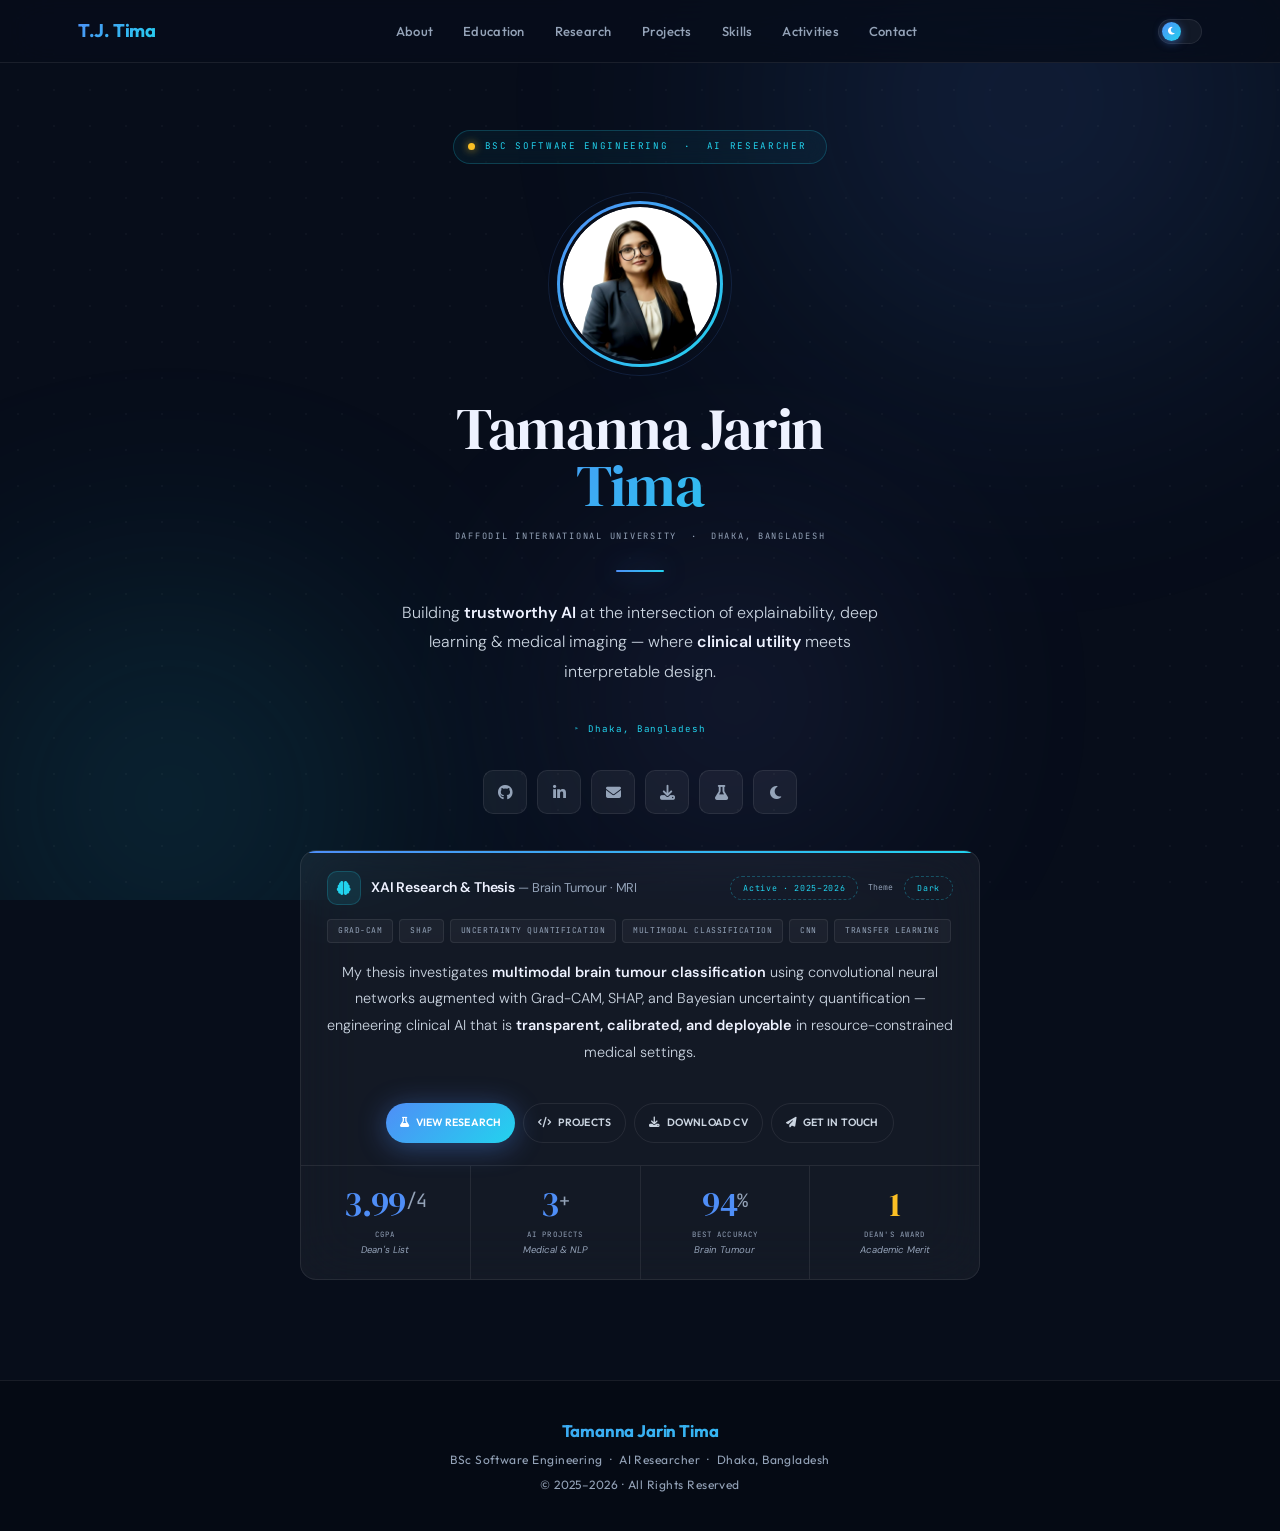
==== commit fbe4e9d6: "UPDATED" ====
--- a/index.html
+++ b/index.html
@@ -15,22 +15,26 @@
 <link rel="stylesheet" href="variables.css"/>
 
 <style>
-/* ────────────────────────────────────────────
-   HERO — full-viewport centred layout
-───────────────────────────────────────────── */
+/* ─────────────────────────────────────────────────
+   index.css  — Homepage  (centred single-column)
+   All tokens from variables.css :root / [data-theme]
+   All JS hooks wired for shared.js
+───────────────────────────────────────────────── */
+
+/* ── HERO SECTION ── */
 #hero {
   min-height: 100vh;
   display: flex;
   align-items: center;
   justify-content: center;
-  padding: clamp(96px, 14vw, 130px) 24px clamp(72px, 10vw, 100px);
+  padding: clamp(96px,14vw,130px) 24px clamp(72px,10vw,100px);
   position: relative;
   z-index: 1;
 }
 
 .hero-inner {
   width: 100%;
-  max-width: 700px;
+  max-width: 680px;
   margin: 0 auto;
   display: flex;
   flex-direction: column;
@@ -53,45 +57,48 @@
   padding: 8px 20px 8px 14px;
   border-radius: 100px;
   margin-bottom: 40px;
-  animation: heroFadeUp 0.6s 0.05s ease both;
   backdrop-filter: blur(12px);
+  animation: heroFadeUp 0.55s 0.05s ease both;
 }
 .status-pip {
   width: 7px; height: 7px; border-radius: 50%;
   background: var(--accent-gold);
   box-shadow: 0 0 8px rgba(251,191,36,0.8);
-  animation: pip 2.4s ease-in-out infinite;
-}
-@keyframes pip { 0%,100%{opacity:1;} 50%{opacity:0.25;} }
+  animation: pipBlink 2.4s ease-in-out infinite;
+  flex-shrink: 0;
+}
+@keyframes pipBlink { 0%,100%{opacity:1;} 50%{opacity:0.25;} }
 
 /* ── Photo ── */
 .photo-wrap {
   position: relative;
   width: 160px; height: 160px;
   margin-bottom: 36px;
-  animation: heroFadeUp 0.6s 0.12s ease both;
+  animation: heroFadeUp 0.55s 0.12s ease both;
 }
 .photo-wrap::before {
   content: '';
-  position: absolute;
-  inset: -3px;
+  position: absolute; inset: -3px;
   border-radius: 50%;
   background: var(--grad-1);
   z-index: 0;
 }
 .photo-wrap::after {
   content: '';
-  position: absolute;
-  inset: -10px;
+  position: absolute; inset: -12px;
   border-radius: 50%;
   border: 1px solid rgba(79,142,247,0.15);
   z-index: 0;
   animation: ringPulse 3s ease-in-out infinite;
 }
-@keyframes ringPulse { 0%,100%{opacity:0.15;transform:scale(1);} 50%{opacity:0.35;transform:scale(1.03);} }
+@keyframes ringPulse {
+  0%,100% { opacity:0.15; transform:scale(1); }
+  50%      { opacity:0.35; transform:scale(1.04); }
+}
 .photo-disc {
   position: relative; z-index: 1;
-  width: 160px; height: 160px; border-radius: 50%;
+  width: 160px; height: 160px;
+  border-radius: 50%;
   border: 3px solid var(--bg-primary);
   overflow: hidden;
   background: var(--bg-secondary);
@@ -99,19 +106,19 @@
 .photo-disc img {
   width: 100%; height: 100%;
   object-fit: cover; object-position: top center;
-  border-radius: 50%; display: block;
+  border-radius: 50%;
   filter: saturate(0.9) contrast(1.04);
   transition: filter 0.5s, transform 0.5s;
 }
-.photo-disc:hover img { filter: saturate(1.1) contrast(1); transform: scale(1.04); }
+.photo-disc:hover img { filter: saturate(1.1) contrast(1.02); transform: scale(1.05); }
 
 /* ── Name block ── */
 .hero-name {
   font-family: 'DM Serif Display', serif;
+  line-height: 1.0;
+  letter-spacing: -0.03em;
   margin-bottom: 0;
-  animation: heroFadeUp 0.6s 0.18s ease both;
-  line-height: 1;
-  letter-spacing: -0.03em;
+  animation: heroFadeUp 0.55s 0.18s ease both;
 }
 .hero-name .first {
   display: block;
@@ -126,6 +133,7 @@
   -webkit-text-fill-color: transparent;
   background-clip: text;
 }
+
 .hero-affil {
   display: inline-block;
   margin-top: 14px;
@@ -134,38 +142,39 @@
   letter-spacing: 0.2em;
   text-transform: uppercase;
   color: var(--text-muted);
-  animation: heroFadeUp 0.6s 0.22s ease both;
-}
-
-/* ── Rule ── */
+  animation: heroFadeUp 0.55s 0.22s ease both;
+}
+
+/* ── Divider rule ── */
 .hero-rule {
   width: 48px; height: 2px;
   background: var(--grad-1);
   border-radius: 2px;
   margin: 26px auto;
-  animation: heroFadeUp 0.6s 0.26s ease both;
+  animation: heroFadeUp 0.55s 0.26s ease both;
   box-shadow: 0 0 24px rgba(79,142,247,0.55);
 }
 
 /* ── Tagline ── */
 .hero-tagline {
-  font-size: clamp(0.9rem, 2.1vw, 1.02rem);
+  font-family: 'DM Sans', sans-serif;
+  font-size: clamp(0.88rem, 2.1vw, 1rem);
   color: var(--text-secondary);
-  line-height: 1.82;
+  line-height: 1.85;
   max-width: 500px;
   font-weight: 300;
-  animation: heroFadeUp 0.6s 0.3s ease both;
+  animation: heroFadeUp 0.55s 0.30s ease both;
 }
 .hero-tagline strong { color: var(--text-primary); font-weight: 600; }
 
-/* ── Location ── */
+/* ── Location tag ── */
 .hero-loc {
   font-family: 'JetBrains Mono', monospace;
-  font-size: 0.58rem;
+  font-size: 0.575rem;
   letter-spacing: 0.1em;
   color: var(--accent-cyan);
   margin: 20px 0 32px;
-  animation: heroFadeUp 0.6s 0.34s ease both;
+  animation: heroFadeUp 0.55s 0.34s ease both;
   display: inline-flex; align-items: center; gap: 7px;
 }
 .hero-loc::before { content: '▸'; opacity: 0.6; }
@@ -175,18 +184,17 @@
   display: flex; gap: 10px;
   flex-wrap: wrap; justify-content: center;
   margin-bottom: 36px;
-  animation: heroFadeUp 0.6s 0.38s ease both;
+  animation: heroFadeUp 0.55s 0.38s ease both;
 }
 .soc-btn {
   width: 44px; height: 44px;
-  border-radius: 10px;
+  border-radius: var(--rs);
   border: 1px solid var(--border);
   background: var(--bg-card);
   display: flex; align-items: center; justify-content: center;
-  color: var(--text-muted);
-  font-size: 15px;
+  color: var(--text-muted); font-size: 15px;
   text-decoration: none;
-  transition: all 0.22s ease;
+  transition: all 0.22s;
   cursor: pointer;
   backdrop-filter: blur(12px);
 }
@@ -198,21 +206,28 @@
   box-shadow: 0 8px 24px rgba(79,142,247,0.18);
 }
 
-/* ────────────────────────────────────────────
-   MAIN CARD
-───────────────────────────────────────────── */
+/* ── Main card ── */
 .main-card {
   width: 100%;
   background: var(--bg-card);
   border: 1px solid var(--border);
-  border-radius: 20px;
+  border-radius: var(--r);
   padding: 0;
-  animation: heroFadeUp 0.6s 0.44s ease both;
+  animation: heroFadeUp 0.55s 0.44s ease both;
   overflow: hidden;
   backdrop-filter: blur(28px);
-  transition: border-color 0.3s;
-}
-.main-card:hover { border-color: var(--border-hover); }
+  transition: border-color 0.3s, background 0.3s;
+}
+.main-card:hover {
+  border-color: var(--border-hover);
+  background: var(--bg-card-hover);
+}
+
+/* Card top accent bar */
+.card-accent-bar {
+  height: 2px;
+  background: var(--grad-1);
+}
 
 /* Card header strip */
 .card-header-strip {
@@ -225,156 +240,148 @@
 }
 .card-icon {
   width: 34px; height: 34px;
-  border-radius: 8px;
+  border-radius: var(--rs);
   background: rgba(34,211,238,0.1);
   border: 1px solid rgba(34,211,238,0.2);
   display: flex; align-items: center; justify-content: center;
-  color: var(--accent-cyan);
-  font-size: 14px;
-  flex-shrink: 0;
+  color: var(--accent-cyan); font-size: 14px; flex-shrink: 0;
 }
 .card-title-text {
-  font-size: 0.875rem;
-  color: var(--text-primary);
-  font-weight: 600;
-  letter-spacing: -0.01em;
+  font-family: 'DM Sans', sans-serif;
+  font-size: 0.875rem; font-weight: 600;
+  color: var(--text-primary); letter-spacing: -0.01em;
 }
 .card-title-text span {
   font-weight: 400;
-  color: var(--text-muted);
-  font-size: 0.8rem;
+  color: var(--text-muted); font-size: 0.8rem;
 }
 .card-pill {
   font-family: 'JetBrains Mono', monospace;
-  font-size: 0.52rem;
-  letter-spacing: 0.08em;
+  font-size: 0.52rem; letter-spacing: 0.08em;
   color: var(--accent-cyan);
   border: 1px dashed rgba(34,211,238,0.3);
-  border-radius: 100px;
-  padding: 4px 12px;
+  border-radius: 100px; padding: 4px 12px;
   white-space: nowrap;
+}
+.card-meta-right {
+  display: flex; align-items: center; gap: 10px; flex-wrap: wrap;
 }
 .card-theme-indicator {
   display: flex; align-items: center; gap: 6px;
   font-family: 'JetBrains Mono', monospace;
-  font-size: 0.51rem;
-  color: var(--text-muted);
-}
-
-/* Tags row */
+  font-size: 0.51rem; color: var(--text-muted);
+}
+
+/* Card tags */
 .card-tags {
   display: flex; flex-wrap: wrap; gap: 6px;
   padding: 14px 26px 0;
 }
-.tag {
-  font-family: 'JetBrains Mono', monospace;
-  font-size: 0.5rem;
-  letter-spacing: 0.07em;
+.ctag {
+  font-family: 'JetBrains Mono', monospace;
+  font-size: 0.5rem; letter-spacing: 0.07em; text-transform: uppercase;
   color: var(--text-muted);
   background: rgba(255,255,255,0.04);
   border: 1px solid var(--border);
-  border-radius: 4px;
-  padding: 4px 10px;
-}
-
-/* Card body */
+  border-radius: 4px; padding: 4px 10px;
+  transition: border-color 0.2s, color 0.2s;
+}
+.ctag:hover { border-color: rgba(79,142,247,0.3); color: var(--accent-blue); }
+[data-theme="light"] .ctag { background: rgba(0,0,0,0.03); }
+
+/* Card body text */
 .card-body-content {
   padding: 16px 26px 22px;
 }
 .card-desc {
-  font-size: 0.9rem;
+  font-family: 'DM Sans', sans-serif;
+  font-size: 0.9rem; font-weight: 300;
   color: var(--text-secondary);
-  line-height: 1.82;
-  font-weight: 300;
-  margin-bottom: 0;
+  line-height: 1.85;
 }
 .card-desc strong { color: var(--text-primary); font-weight: 600; }
 
-/* ── CTA row — all 4 buttons centered in one row ── */
+/* CTA row — 4 buttons in one line, centred */
 .card-cta {
-  display: flex;
-  gap: 8px;
-  flex-wrap: nowrap;
+  display: flex; gap: 8px; flex-wrap: nowrap;
   padding: 0 26px 22px;
-  align-items: center;
-  justify-content: center;
-}
-
+  align-items: center; justify-content: center;
+}
 .card-cta .btn-primary-custom,
 .card-cta .btn-ghost-custom {
   font-size: 0.66rem;
-  padding: 10px 13px;
+  padding: 10px 14px;
   white-space: nowrap;
   flex-shrink: 0;
   min-height: 40px;
   gap: 6px;
 }
 
-/* ── Stats ── */
+/* Stats bar */
 .hero-stats {
   display: flex;
   border-top: 1px solid var(--border);
 }
 .stat {
-  flex: 1;
-  padding: 22px 12px 20px;
-  text-align: center;
-  position: relative;
+  flex: 1; padding: 22px 12px 20px;
+  text-align: center; position: relative;
 }
 .stat + .stat { border-left: 1px solid var(--border); }
+.stat::before {
+  content: ''; position: absolute; top: 0; left: 0; right: 0; height: 2px;
+  background: var(--stat-accent, transparent);
+  opacity: 0; transition: opacity 0.3s;
+}
+.stat:hover::before { opacity: 1; }
 .stat-num {
   font-family: 'DM Serif Display', serif;
-  font-size: clamp(1.6rem, 3.8vw, 2.1rem);
+  font-size: clamp(1.55rem, 3.8vw, 2.1rem);
   color: var(--accent-blue);
-  line-height: 1;
-  letter-spacing: -0.02em;
+  line-height: 1; letter-spacing: -0.02em;
 }
 .stat-num sup {
-  font-size: 0.55em;
-  color: var(--text-muted);
+  font-size: 0.55em; color: var(--text-muted);
   font-family: 'JetBrains Mono', monospace;
 }
 .stat-label {
   font-family: 'JetBrains Mono', monospace;
-  font-size: 0.46rem;
-  color: var(--text-muted);
-  letter-spacing: 0.15em;
-  text-transform: uppercase;
-  margin-top: 6px;
+  font-size: 0.46rem; color: var(--text-muted);
+  letter-spacing: 0.15em; text-transform: uppercase; margin-top: 6px;
 }
 .stat-sub {
-  font-size: 0.6rem;
-  color: var(--text-muted);
-  margin-top: 2px;
-  display: block;
-  font-style: italic;
-}
-
-/* ── Animation keyframes ── */
+  font-family: 'DM Sans', sans-serif;
+  font-size: 0.6rem; color: var(--text-muted);
+  margin-top: 2px; display: block; font-style: italic;
+}
+
+/* ── ANIMATIONS ── */
 @keyframes heroFadeUp {
-  from { opacity: 0; transform: translateY(22px); }
-  to   { opacity: 1; transform: translateY(0);    }
-}
-
-/* ── Mobile adjustments ── */
+  from { opacity:0; transform:translateY(22px); }
+  to   { opacity:1; transform:none; }
+}
+
+/* ── LIGHT MODE CARD ── */
+[data-theme="light"] .main-card {
+  background: rgba(255,255,255,0.88);
+  box-shadow: var(--shadow-sm);
+}
+[data-theme="light"] .ctag { background: rgba(0,0,0,0.03); }
+
+/* ── RESPONSIVE ── */
 @media (max-width: 580px) {
   .card-header-strip { padding: 16px 18px 0; }
   .card-tags         { padding: 12px 18px 0; }
-  .card-body-content { padding: 14px 18px 20px; }
+  .card-body-content { padding: 14px 18px 18px; }
   .card-theme-indicator { display: none; }
 
-  /* Stack buttons on mobile */
   .card-cta {
     padding: 0 18px 18px;
     flex-wrap: wrap;
   }
   .card-cta .btn-primary-custom,
   .card-cta .btn-ghost-custom {
-    width: 100%;
-    justify-content: center;
-    font-size: 0.74rem;
-    padding: 12px 20px;
-    min-height: 44px;
+    width: 100%; justify-content: center;
+    font-size: 0.8125rem; padding: 12px 20px; min-height: 44px;
   }
 
   .hero-stats { flex-wrap: wrap; }
@@ -382,19 +389,14 @@
   .stat:nth-child(2n) { border-left: 1px solid var(--border) !important; }
   .stat:nth-child(n+3) { border-top: 1px solid var(--border); }
 }
-
-/* ── Light mode card tint ── */
-[data-theme="light"] .main-card {
-  background: rgba(255,255,255,0.82);
-  box-shadow: 0 12px 48px rgba(79,142,247,0.08);
-}
-[data-theme="light"] .tag { background: rgba(0,0,0,0.03); }
-[data-theme="light"] .card-icon { background: rgba(34,211,238,0.07); }
+@media (max-width: 400px) {
+  #hero { padding-left: 16px; padding-right: 16px; }
+}
 </style>
 </head>
 <body>
 
-<!-- Background scene -->
+<!-- ── BACKGROUND ── -->
 <div class="bg-scene" aria-hidden="true">
   <div class="orb orb-1"></div>
   <div class="orb orb-2"></div>
@@ -403,7 +405,7 @@
 <div class="bg-dots" aria-hidden="true"></div>
 <div id="scroll-progress"></div>
 
-<!-- ═══ NAVBAR ═══ -->
+<!-- ══ NAVBAR ══ -->
 <nav id="navbar" role="navigation" aria-label="Main navigation">
   <div class="nav-inner">
     <a href="index.html" class="nav-brand">T.J. Tima</a>
@@ -417,34 +419,36 @@
       <a href="contact.html"    class="nav-link-item">Contact</a>
     </div>
     <div class="nav-right">
-      <button class="tj-toggle" id="theme-toggle" aria-label="Toggle theme">
+      <!-- id="theme-toggle" + class="tj-toggle" → wired by shared.js -->
+      <button class="tj-toggle" id="theme-toggle" aria-label="Toggle colour theme">
         <div class="toggle-thumb"><i class="fas fa-moon tj-icon"></i></div>
       </button>
-      <button class="nav-ham" id="nav-ham" aria-label="Open menu" aria-expanded="false">
+      <!-- id="nav-ham" → wired by shared.js -->
+      <button class="nav-ham" id="nav-ham" aria-label="Open navigation menu" aria-expanded="false">
         <span></span><span></span><span></span>
       </button>
     </div>
   </div>
 </nav>
 
-<!-- Mobile nav -->
+<!-- Mobile nav — id="mob-nav" wired by shared.js -->
 <div class="mob-nav" id="mob-nav">
   <a href="about.html">      <i class="fas fa-user-circle"    style="width:16px;color:var(--accent-blue)"></i>About</a>
   <a href="education.html">  <i class="fas fa-graduation-cap" style="width:16px;color:var(--accent-blue)"></i>Education</a>
-  <a href="research.html">   <i class="fas fa-flask"           style="width:16px;color:var(--accent-blue)"></i>Research</a>
-  <a href="projects.html">   <i class="fas fa-code"            style="width:16px;color:var(--accent-blue)"></i>Projects</a>
-  <a href="skills.html">     <i class="fas fa-tools"           style="width:16px;color:var(--accent-blue)"></i>Skills</a>
-  <a href="activities.html"> <i class="fas fa-star"            style="width:16px;color:var(--accent-blue)"></i>Activities</a>
-  <a href="contact.html">    <i class="fas fa-envelope"        style="width:16px;color:var(--accent-blue)"></i>Contact</a>
+  <a href="research.html">   <i class="fas fa-flask"          style="width:16px;color:var(--accent-blue)"></i>Research</a>
+  <a href="projects.html">   <i class="fas fa-code"           style="width:16px;color:var(--accent-blue)"></i>Projects</a>
+  <a href="skills.html">     <i class="fas fa-tools"          style="width:16px;color:var(--accent-blue)"></i>Skills</a>
+  <a href="activities.html"> <i class="fas fa-star"           style="width:16px;color:var(--accent-blue)"></i>Activities</a>
+  <a href="contact.html">    <i class="fas fa-envelope"       style="width:16px;color:var(--accent-blue)"></i>Contact</a>
 </div>
 
-<!-- ═══ HERO ═══ -->
+<!-- ══ HERO ══ -->
 <section id="hero" aria-label="Introduction">
   <div class="hero-inner">
 
     <!-- Status chip -->
     <div class="status-chip" role="status">
-      <div class="status-pip"></div>
+      <div class="status-pip" aria-hidden="true"></div>
       BSc Software Engineering &nbsp;·&nbsp; AI Researcher
     </div>
 
@@ -475,24 +479,25 @@
     <!-- Location -->
     <span class="hero-loc">Dhaka, Bangladesh</span>
 
-    <!-- Social links -->
+    <!-- Social icons -->
+    <!-- Theme toggle button uses class="tj-toggle" so shared.js wires it automatically -->
     <div class="social-row" role="list" aria-label="Social links">
-      <a href="#" class="soc-btn" role="listitem" title="GitHub" aria-label="GitHub profile">
+      <a href="#" class="soc-btn" role="listitem" aria-label="GitHub profile" title="GitHub">
         <i class="fab fa-github" aria-hidden="true"></i>
       </a>
-      <a href="#" class="soc-btn" role="listitem" title="LinkedIn" aria-label="LinkedIn profile">
+      <a href="#" class="soc-btn" role="listitem" aria-label="LinkedIn profile" title="LinkedIn">
         <i class="fab fa-linkedin-in" aria-hidden="true"></i>
       </a>
-      <a href="mailto:" class="soc-btn" role="listitem" title="Email" aria-label="Send email">
+      <a href="mailto:" class="soc-btn" role="listitem" aria-label="Send email" title="Email">
         <i class="fas fa-envelope" aria-hidden="true"></i>
       </a>
-      <a href="CV_TIMA_2026.pdf" class="soc-btn" role="listitem" title="Download CV" aria-label="Download CV" download>
+      <a href="CV_TIMA_2026.pdf" class="soc-btn" role="listitem" aria-label="Download CV" title="Download CV" download>
         <i class="fas fa-download" aria-hidden="true"></i>
       </a>
-      <a href="research.html" class="soc-btn" role="listitem" title="Research" aria-label="View research">
+      <a href="research.html" class="soc-btn" role="listitem" aria-label="View research" title="Research">
         <i class="fas fa-flask" aria-hidden="true"></i>
       </a>
-      <button class="soc-btn tj-toggle" title="Toggle theme" aria-label="Toggle colour scheme">
+      <button class="soc-btn tj-toggle" aria-label="Toggle colour scheme" title="Toggle theme">
         <i class="fas fa-moon tj-icon" aria-hidden="true"></i>
       </button>
     </div>
@@ -500,7 +505,9 @@
     <!-- ── Main card ── -->
     <div class="main-card" role="region" aria-label="Research focus">
 
-      <!-- Header strip -->
+      <div class="card-accent-bar"></div>
+
+      <!-- Card header -->
       <div class="card-header-strip">
         <div class="card-header-left">
           <div class="card-icon" aria-hidden="true">
@@ -511,22 +518,23 @@
             <span>— Brain Tumour &middot; MRI</span>
           </div>
         </div>
-        <div style="display:flex;align-items:center;gap:10px;flex-wrap:wrap;">
+        <div class="card-meta-right">
           <span class="card-pill">Active · 2025–2026</span>
+          <!-- #theme-label text is updated by shared.js applyTheme() -->
           <div class="card-theme-indicator">
             Theme&nbsp;<span class="card-pill" id="theme-label">Dark</span>
           </div>
         </div>
       </div>
 
-      <!-- Tags -->
+      <!-- Research keywords -->
       <div class="card-tags" aria-label="Research keywords">
-        <span class="tag">Grad-CAM</span>
-        <span class="tag">SHAP</span>
-        <span class="tag">Uncertainty Quantification</span>
-        <span class="tag">Multimodal Classification</span>
-        <span class="tag">CNN</span>
-        <span class="tag">Transfer Learning</span>
+        <span class="ctag">Grad-CAM</span>
+        <span class="ctag">SHAP</span>
+        <span class="ctag">Uncertainty Quantification</span>
+        <span class="ctag">Multimodal Classification</span>
+        <span class="ctag">CNN</span>
+        <span class="ctag">Transfer Learning</span>
       </div>
 
       <!-- Description -->
@@ -535,46 +543,46 @@
           My thesis investigates <strong>multimodal brain tumour classification</strong>
           using convolutional neural networks augmented with Grad-CAM, SHAP, and
           Bayesian uncertainty quantification — engineering clinical AI that is
-          <strong>transparent, calibrated, and deployable</strong> in resource-constrained
-          medical settings.
+          <strong>transparent, calibrated, and deployable</strong> in
+          resource-constrained medical settings.
         </p>
       </div>
 
-      <!-- CTA buttons — all 4 in one row -->
+      <!-- CTA buttons — shared classes btn-primary-custom / btn-ghost-custom from variables.css -->
       <div class="card-cta">
         <a href="research.html"    class="btn-primary-custom">
-          <i class="fas fa-flask"         aria-hidden="true"></i> View Research
+          <i class="fas fa-flask"       aria-hidden="true"></i> View Research
         </a>
         <a href="projects.html"    class="btn-ghost-custom">
-          <i class="fas fa-code"          aria-hidden="true"></i> Projects
+          <i class="fas fa-code"        aria-hidden="true"></i> Projects
         </a>
         <a href="CV_TIMA_2026.pdf" class="btn-ghost-custom" download>
-          <i class="fas fa-download"      aria-hidden="true"></i> Download CV
+          <i class="fas fa-download"    aria-hidden="true"></i> Download CV
         </a>
         <a href="contact.html"     class="btn-ghost-custom">
-          <i class="fas fa-paper-plane"   aria-hidden="true"></i> Get in Touch
+          <i class="fas fa-paper-plane" aria-hidden="true"></i> Get in Touch
         </a>
       </div>
 
       <!-- Stats bar -->
       <div class="hero-stats" role="list" aria-label="Key metrics">
-        <div class="stat" role="listitem">
+        <div class="stat" role="listitem" style="--stat-accent:var(--grad-1);">
           <div class="stat-num">3.99<sup>/4</sup></div>
           <div class="stat-label">CGPA</div>
           <span class="stat-sub">Dean's List</span>
         </div>
-        <div class="stat" role="listitem">
+        <div class="stat" role="listitem" style="--stat-accent:var(--grad-2);">
           <div class="stat-num">3<sup>+</sup></div>
           <div class="stat-label">AI Projects</div>
           <span class="stat-sub">Medical &amp; NLP</span>
         </div>
-        <div class="stat" role="listitem">
+        <div class="stat" role="listitem" style="--stat-accent:var(--grad-1);">
           <div class="stat-num">94<sup>%</sup></div>
           <div class="stat-label">Best Accuracy</div>
           <span class="stat-sub">Brain Tumour</span>
         </div>
-        <div class="stat" role="listitem">
-          <div class="stat-num">1</div>
+        <div class="stat" role="listitem" style="--stat-accent:var(--grad-3);">
+          <div class="stat-num" style="color:var(--accent-gold);">1</div>
           <div class="stat-label">Dean's Award</div>
           <span class="stat-sub">Academic Merit</span>
         </div>
@@ -585,16 +593,18 @@
   </div><!-- /hero-inner -->
 </section>
 
-<!-- ═══ FOOTER ═══ -->
+<!-- ══ FOOTER ══ -->
 <footer role="contentinfo">
   <div class="container-main">
     <div class="footer-name">Tamanna Jarin Tima</div>
     <div class="footer-meta">BSc Software Engineering &nbsp;·&nbsp; AI Researcher &nbsp;·&nbsp; Dhaka, Bangladesh</div>
-    <div class="footer-meta" style="margin-top:4px;opacity:0.5;">© 2025–2026 · All Rights Reserved</div>
+    <div class="footer-meta" style="margin-top:4px;">© 2025–2026 · All Rights Reserved</div>
   </div>
 </footer>
 
 <script src="https://cdn.jsdelivr.net/npm/bootstrap@5.3.2/dist/js/bootstrap.bundle.min.js"></script>
+<!-- shared.js handles: theme (.tj-toggle/.tj-icon/#theme-label), scroll progress,
+     mobile nav (#nav-ham/#mob-nav), reveal animations, smooth scroll -->
 <script src="shared.js"></script>
 </body>
 </html>
--- a/variables.css
+++ b/variables.css
@@ -2,6 +2,19 @@
    variables.css  — shared design tokens
    Updated: Outfit font + NutriConnect-inspired
    dark navy & cool lavender-white palette
+
+   ACCESSIBILITY FIXES (v2):
+   - Light mode --text-secondary: #94a3b8 → #334155 (2.8:1 → 8.5:1)
+   - Light mode --text-muted: #64748b → #475569 (5.3:1 → 7.1:1)
+   - Light mode --bg-card: rgba semi-transparent → solid #ffffff
+   - Light mode --bg-card-hover → solid #f8faff
+   - Dark mode --text-secondary: #94a3b8 → #cbd5e1 (4.6:1 → 7.2:1)
+   - Dark mode --text-muted: #475569 → #94a3b8 (3.1:1 → 5.9:1)
+   - Kicker font-size: 0.68rem → 0.75rem (min 12px)
+   - Button/nav font-size: 0.78rem → 0.8125rem (13px)
+   - Footer meta font-size: 0.7rem → 0.75rem (12px)
+   - Nav link item font-size: 0.78rem → 0.8125rem
+   - Mobile nav link font-size: 0.82rem → 0.875rem (14px)
 ══════════════════════════════════════════════ */
 
 /* ─── FONT IMPORT ─── */
@@ -18,10 +31,12 @@
   --border:        rgba(255,255,255,0.08);
   --border-hover:  rgba(255,255,255,0.2);
 
-  /* Text */
-  --text-primary:  #eef2ff;
-  --text-secondary:#94a3b8;
-  --text-muted:    #475569;
+  /* Text — dark mode
+     Hierarchy: primary → secondary (body) → muted (captions/decorative)
+     All pass WCAG AA on #070d1a background */
+  --text-primary:  #eef2ff;   /* 16.8:1 — headings, key labels */
+  --text-secondary:#cbd5e1;   /* 7.2:1  — body text, descriptions  [FIXED: was #94a3b8 @ 4.6:1] */
+  --text-muted:    #94a3b8;   /* 5.9:1  — captions, timestamps, decorative only  [FIXED: was #475569 @ 3.1:1] */
 
   /* Accents — blue-to-cyan matching NutriConnect */
   --accent-blue:   #4f8ef7;
@@ -50,13 +65,18 @@
 [data-theme="light"] {
   --bg-primary:    #f0f4ff;
   --bg-secondary:  #e4ecff;
-  --bg-card:       rgba(255,255,255,0.85);
-  --bg-card-hover: rgba(255,255,255,0.98);
+  --bg-card:       #ffffff;           /* FIXED: was rgba(255,255,255,0.85) — semi-transparent card on light bg caused visual muddiness */
+  --bg-card-hover: #f8faff;           /* FIXED: was rgba(255,255,255,0.98) */
   --border:        rgba(79,142,247,0.1);
   --border-hover:  rgba(79,142,247,0.35);
-  --text-primary:  #0f172a;
-  --text-secondary:#334155;
-  --text-muted:    #64748b;
+
+  /* Text — light mode
+     Hierarchy: primary → secondary (body) → muted (captions/decorative)
+     All pass WCAG AA on #f0f4ff background */
+  --text-primary:  #0f172a;   /* 18.2:1 — headings, key labels */
+  --text-secondary:#334155;   /* 8.5:1  — body text, descriptions  [FIXED: was #94a3b8 @ 2.8:1 — FAILED AA] */
+  --text-muted:    #475569;   /* 7.1:1  — captions, timestamps, decorative only  [FIXED: was #64748b @ 5.3:1] */
+
   --nav-bg:        rgba(240,244,255,0.92);
   --shadow:        0 24px 64px rgba(79,142,247,0.12);
   --shadow-sm:     0 8px 32px rgba(79,142,247,0.08);
@@ -149,7 +169,7 @@
 .nav-links-wrap { display: flex; align-items: center; gap: 2px; }
 .nav-link-item {
   font-family: 'Outfit', sans-serif;
-  font-size: 0.78rem;
+  font-size: 0.8125rem;  /* FIXED: was 0.78rem (~12.5px) → now 13px */
   font-weight: 500;
   letter-spacing: 0.02em;
   color: var(--text-muted);
@@ -202,7 +222,7 @@
 .mob-nav.open { display: flex; }
 .mob-nav a {
   font-family: 'Outfit', sans-serif;
-  font-size: 0.82rem;
+  font-size: 0.875rem;   /* FIXED: was 0.82rem (~13.1px) → now 14px, better mobile tap target readability */
   font-weight: 500;
   color: var(--text-secondary);
   padding: 12px 16px; border-radius: 10px; transition: all 0.2s;
@@ -228,7 +248,7 @@
 
 .kicker {
   font-family: 'Outfit', sans-serif;
-  font-size: 0.68rem;
+  font-size: 0.75rem;    /* FIXED: was 0.68rem (~10.9px) — below safe minimum → now 12px */
   font-weight: 600;
   color: var(--accent-cyan); letter-spacing: 0.2em; text-transform: uppercase;
   display: inline-flex; align-items: center; gap: 10px; margin-bottom: 14px;
@@ -261,7 +281,7 @@
 .btn-primary-custom {
   display: inline-flex; align-items: center; gap: 9px;
   font-family: 'Outfit', sans-serif;
-  font-size: 0.78rem;
+  font-size: 0.8125rem;  /* FIXED: was 0.78rem (~12.5px) → now 13px */
   font-weight: 600;
   letter-spacing: 0.02em;
   text-transform: uppercase;
@@ -279,7 +299,7 @@
 .btn-ghost-custom {
   display: inline-flex; align-items: center; gap: 9px;
   font-family: 'Outfit', sans-serif;
-  font-size: 0.78rem;
+  font-size: 0.8125rem;  /* FIXED: was 0.78rem (~12.5px) → now 13px */
   font-weight: 600;
   letter-spacing: 0.02em;
   text-transform: uppercase;
@@ -316,7 +336,7 @@
 }
 .footer-meta {
   font-family: 'Outfit', sans-serif;
-  font-size: 0.7rem;
+  font-size: 0.75rem;   /* FIXED: was 0.7rem (~11.2px) → now 12px */
   font-weight: 400;
   color: var(--text-muted);
   letter-spacing: 0.04em;
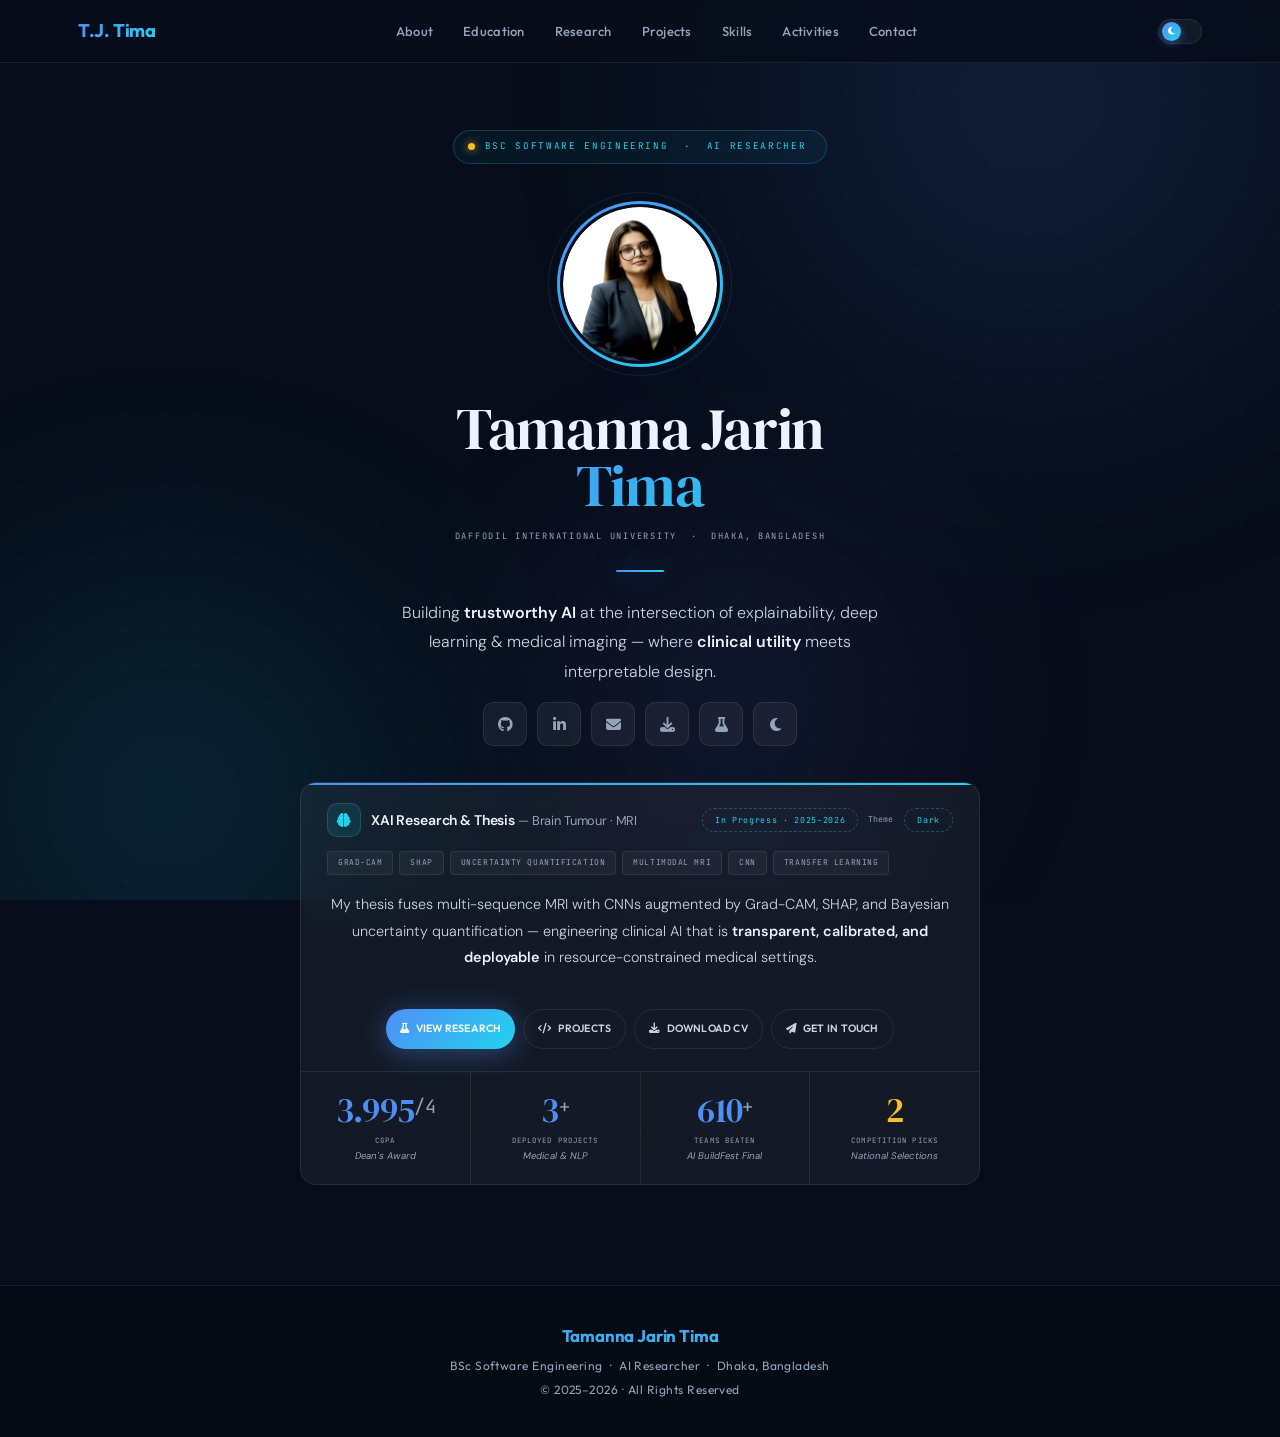
==== commit aafc0a56: "Updated" ====
--- a/index.html
+++ b/index.html
@@ -15,12 +15,6 @@
 <link rel="stylesheet" href="variables.css"/>
 
 <style>
-/* ─────────────────────────────────────────────────
-   index.css  — Homepage  (centred single-column)
-   All tokens from variables.css :root / [data-theme]
-   All JS hooks wired for shared.js
-───────────────────────────────────────────────── */
-
 /* ── HERO SECTION ── */
 #hero {
   min-height: 100vh;
@@ -120,14 +114,13 @@
   margin-bottom: 0;
   animation: heroFadeUp 0.55s 0.18s ease both;
 }
-.hero-name .first {
-  display: block;
-  font-size: clamp(2.4rem, 6.5vw, 3.6rem);
-  color: var(--text-primary);
-}
+.hero-name .first,
 .hero-name .last {
   display: block;
   font-size: clamp(2.4rem, 6.5vw, 3.6rem);
+}
+.hero-name .first { color: var(--text-primary); }
+.hero-name .last {
   background: var(--grad-1);
   -webkit-background-clip: text;
   -webkit-text-fill-color: transparent;
@@ -166,18 +159,6 @@
   animation: heroFadeUp 0.55s 0.30s ease both;
 }
 .hero-tagline strong { color: var(--text-primary); font-weight: 600; }
-
-/* ── Location tag ── */
-.hero-loc {
-  font-family: 'JetBrains Mono', monospace;
-  font-size: 0.575rem;
-  letter-spacing: 0.1em;
-  color: var(--accent-cyan);
-  margin: 20px 0 32px;
-  animation: heroFadeUp 0.55s 0.34s ease both;
-  display: inline-flex; align-items: center; gap: 7px;
-}
-.hero-loc::before { content: '▸'; opacity: 0.6; }
 
 /* ── Social icons ── */
 .social-row {
@@ -223,13 +204,11 @@
   background: var(--bg-card-hover);
 }
 
-/* Card top accent bar */
 .card-accent-bar {
   height: 2px;
   background: var(--grad-1);
 }
 
-/* Card header strip */
 .card-header-strip {
   display: flex; align-items: center; justify-content: space-between;
   padding: 18px 26px 0;
@@ -272,7 +251,6 @@
   font-size: 0.51rem; color: var(--text-muted);
 }
 
-/* Card tags */
 .card-tags {
   display: flex; flex-wrap: wrap; gap: 6px;
   padding: 14px 26px 0;
@@ -289,7 +267,6 @@
 .ctag:hover { border-color: rgba(79,142,247,0.3); color: var(--accent-blue); }
 [data-theme="light"] .ctag { background: rgba(0,0,0,0.03); }
 
-/* Card body text */
 .card-body-content {
   padding: 16px 26px 22px;
 }
@@ -301,7 +278,6 @@
 }
 .card-desc strong { color: var(--text-primary); font-weight: 600; }
 
-/* CTA row — 4 buttons in one line, centred */
 .card-cta {
   display: flex; gap: 8px; flex-wrap: nowrap;
   padding: 0 26px 22px;
@@ -317,7 +293,6 @@
   gap: 6px;
 }
 
-/* Stats bar */
 .hero-stats {
   display: flex;
   border-top: 1px solid var(--border);
@@ -360,7 +335,6 @@
   to   { opacity:1; transform:none; }
 }
 
-/* ── LIGHT MODE CARD ── */
 [data-theme="light"] .main-card {
   background: rgba(255,255,255,0.88);
   box-shadow: var(--shadow-sm);
@@ -396,7 +370,6 @@
 </head>
 <body>
 
-<!-- ── BACKGROUND ── -->
 <div class="bg-scene" aria-hidden="true">
   <div class="orb orb-1"></div>
   <div class="orb orb-2"></div>
@@ -405,7 +378,6 @@
 <div class="bg-dots" aria-hidden="true"></div>
 <div id="scroll-progress"></div>
 
-<!-- ══ NAVBAR ══ -->
 <nav id="navbar" role="navigation" aria-label="Main navigation">
   <div class="nav-inner">
     <a href="index.html" class="nav-brand">T.J. Tima</a>
@@ -419,11 +391,9 @@
       <a href="contact.html"    class="nav-link-item">Contact</a>
     </div>
     <div class="nav-right">
-      <!-- id="theme-toggle" + class="tj-toggle" → wired by shared.js -->
       <button class="tj-toggle" id="theme-toggle" aria-label="Toggle colour theme">
         <div class="toggle-thumb"><i class="fas fa-moon tj-icon"></i></div>
       </button>
-      <!-- id="nav-ham" → wired by shared.js -->
       <button class="nav-ham" id="nav-ham" aria-label="Open navigation menu" aria-expanded="false">
         <span></span><span></span><span></span>
       </button>
@@ -431,7 +401,6 @@
   </div>
 </nav>
 
-<!-- Mobile nav — id="mob-nav" wired by shared.js -->
 <div class="mob-nav" id="mob-nav">
   <a href="about.html">      <i class="fas fa-user-circle"    style="width:16px;color:var(--accent-blue)"></i>About</a>
   <a href="education.html">  <i class="fas fa-graduation-cap" style="width:16px;color:var(--accent-blue)"></i>Education</a>
@@ -442,53 +411,42 @@
   <a href="contact.html">    <i class="fas fa-envelope"       style="width:16px;color:var(--accent-blue)"></i>Contact</a>
 </div>
 
-<!-- ══ HERO ══ -->
 <section id="hero" aria-label="Introduction">
   <div class="hero-inner">
 
-    <!-- Status chip -->
     <div class="status-chip" role="status">
       <div class="status-pip" aria-hidden="true"></div>
       BSc Software Engineering &nbsp;·&nbsp; AI Researcher
     </div>
 
-    <!-- Profile photo -->
     <div class="photo-wrap" aria-hidden="true">
       <div class="photo-disc">
         <img src="images/profile.jpeg" alt="Portrait of Tamanna Jarin Tima" loading="eager"/>
       </div>
     </div>
 
-    <!-- Name -->
     <h1 class="hero-name">
       <span class="first">Tamanna Jarin</span>
       <span class="last">Tima</span>
     </h1>
     <span class="hero-affil">Daffodil International University &nbsp;·&nbsp; Dhaka, Bangladesh</span>
 
-    <!-- Divider -->
     <div class="hero-rule" aria-hidden="true"></div>
 
-    <!-- Tagline -->
     <p class="hero-tagline">
       Building <strong>trustworthy AI</strong> at the intersection of
       explainability, deep learning &amp; medical imaging — where
       <strong>clinical utility</strong> meets interpretable design.
     </p>
 
-    <!-- Location -->
-    <span class="hero-loc">Dhaka, Bangladesh</span>
-
-    <!-- Social icons -->
-    <!-- Theme toggle button uses class="tj-toggle" so shared.js wires it automatically -->
     <div class="social-row" role="list" aria-label="Social links">
-      <a href="#" class="soc-btn" role="listitem" aria-label="GitHub profile" title="GitHub">
+      <a href="https://github.com/tamannajarin04" class="soc-btn" role="listitem" aria-label="GitHub profile" title="GitHub">
         <i class="fab fa-github" aria-hidden="true"></i>
       </a>
-      <a href="#" class="soc-btn" role="listitem" aria-label="LinkedIn profile" title="LinkedIn">
+      <a href="https://www.linkedin.com/in/tamannajarintima/" class="soc-btn" role="listitem" aria-label="LinkedIn profile" title="LinkedIn">
         <i class="fab fa-linkedin-in" aria-hidden="true"></i>
       </a>
-      <a href="mailto:" class="soc-btn" role="listitem" aria-label="Send email" title="Email">
+      <a href="mailto:tamanna.jarintima@gmail.com" class="soc-btn" role="listitem" aria-label="Send email" title="Email">
         <i class="fas fa-envelope" aria-hidden="true"></i>
       </a>
       <a href="CV_TIMA_2026.pdf" class="soc-btn" role="listitem" aria-label="Download CV" title="Download CV" download>
@@ -502,12 +460,10 @@
       </button>
     </div>
 
-    <!-- ── Main card ── -->
     <div class="main-card" role="region" aria-label="Research focus">
 
       <div class="card-accent-bar"></div>
 
-      <!-- Card header -->
       <div class="card-header-strip">
         <div class="card-header-left">
           <div class="card-icon" aria-hidden="true">
@@ -519,36 +475,31 @@
           </div>
         </div>
         <div class="card-meta-right">
-          <span class="card-pill">Active · 2025–2026</span>
-          <!-- #theme-label text is updated by shared.js applyTheme() -->
+          <span class="card-pill">In Progress · 2025–2026</span>
           <div class="card-theme-indicator">
             Theme&nbsp;<span class="card-pill" id="theme-label">Dark</span>
           </div>
         </div>
       </div>
 
-      <!-- Research keywords -->
       <div class="card-tags" aria-label="Research keywords">
         <span class="ctag">Grad-CAM</span>
         <span class="ctag">SHAP</span>
         <span class="ctag">Uncertainty Quantification</span>
-        <span class="ctag">Multimodal Classification</span>
+        <span class="ctag">Multimodal MRI</span>
         <span class="ctag">CNN</span>
         <span class="ctag">Transfer Learning</span>
       </div>
 
-      <!-- Description -->
       <div class="card-body-content">
         <p class="card-desc">
-          My thesis investigates <strong>multimodal brain tumour classification</strong>
-          using convolutional neural networks augmented with Grad-CAM, SHAP, and
+          My thesis fuses multi-sequence MRI with CNNs augmented by Grad-CAM, SHAP, and
           Bayesian uncertainty quantification — engineering clinical AI that is
           <strong>transparent, calibrated, and deployable</strong> in
           resource-constrained medical settings.
         </p>
       </div>
 
-      <!-- CTA buttons — shared classes btn-primary-custom / btn-ghost-custom from variables.css -->
       <div class="card-cta">
         <a href="research.html"    class="btn-primary-custom">
           <i class="fas fa-flask"       aria-hidden="true"></i> View Research
@@ -564,36 +515,34 @@
         </a>
       </div>
 
-      <!-- Stats bar -->
       <div class="hero-stats" role="list" aria-label="Key metrics">
         <div class="stat" role="listitem" style="--stat-accent:var(--grad-1);">
-          <div class="stat-num">3.99<sup>/4</sup></div>
+          <div class="stat-num">3.995<sup>/4</sup></div>
           <div class="stat-label">CGPA</div>
-          <span class="stat-sub">Dean's List</span>
+          <span class="stat-sub">Dean's Award</span>
         </div>
         <div class="stat" role="listitem" style="--stat-accent:var(--grad-2);">
           <div class="stat-num">3<sup>+</sup></div>
-          <div class="stat-label">AI Projects</div>
+          <div class="stat-label">Deployed Projects</div>
           <span class="stat-sub">Medical &amp; NLP</span>
         </div>
         <div class="stat" role="listitem" style="--stat-accent:var(--grad-1);">
-          <div class="stat-num">94<sup>%</sup></div>
-          <div class="stat-label">Best Accuracy</div>
-          <span class="stat-sub">Brain Tumour</span>
+          <div class="stat-num">610<sup>+</sup></div>
+          <div class="stat-label">Teams Beaten</div>
+          <span class="stat-sub">AI BuildFest Final</span>
         </div>
         <div class="stat" role="listitem" style="--stat-accent:var(--grad-3);">
-          <div class="stat-num" style="color:var(--accent-gold);">1</div>
-          <div class="stat-label">Dean's Award</div>
-          <span class="stat-sub">Academic Merit</span>
+          <div class="stat-num" style="color:var(--accent-gold);">2</div>
+          <div class="stat-label">Competition Picks</div>
+          <span class="stat-sub">National Selections</span>
         </div>
       </div>
 
-    </div><!-- /main-card -->
-
-  </div><!-- /hero-inner -->
+    </div>
+
+  </div>
 </section>
 
-<!-- ══ FOOTER ══ -->
 <footer role="contentinfo">
   <div class="container-main">
     <div class="footer-name">Tamanna Jarin Tima</div>
@@ -603,8 +552,6 @@
 </footer>
 
 <script src="https://cdn.jsdelivr.net/npm/bootstrap@5.3.2/dist/js/bootstrap.bundle.min.js"></script>
-<!-- shared.js handles: theme (.tj-toggle/.tj-icon/#theme-label), scroll progress,
-     mobile nav (#nav-ham/#mob-nav), reveal animations, smooth scroll -->
 <script src="shared.js"></script>
 </body>
 </html>
